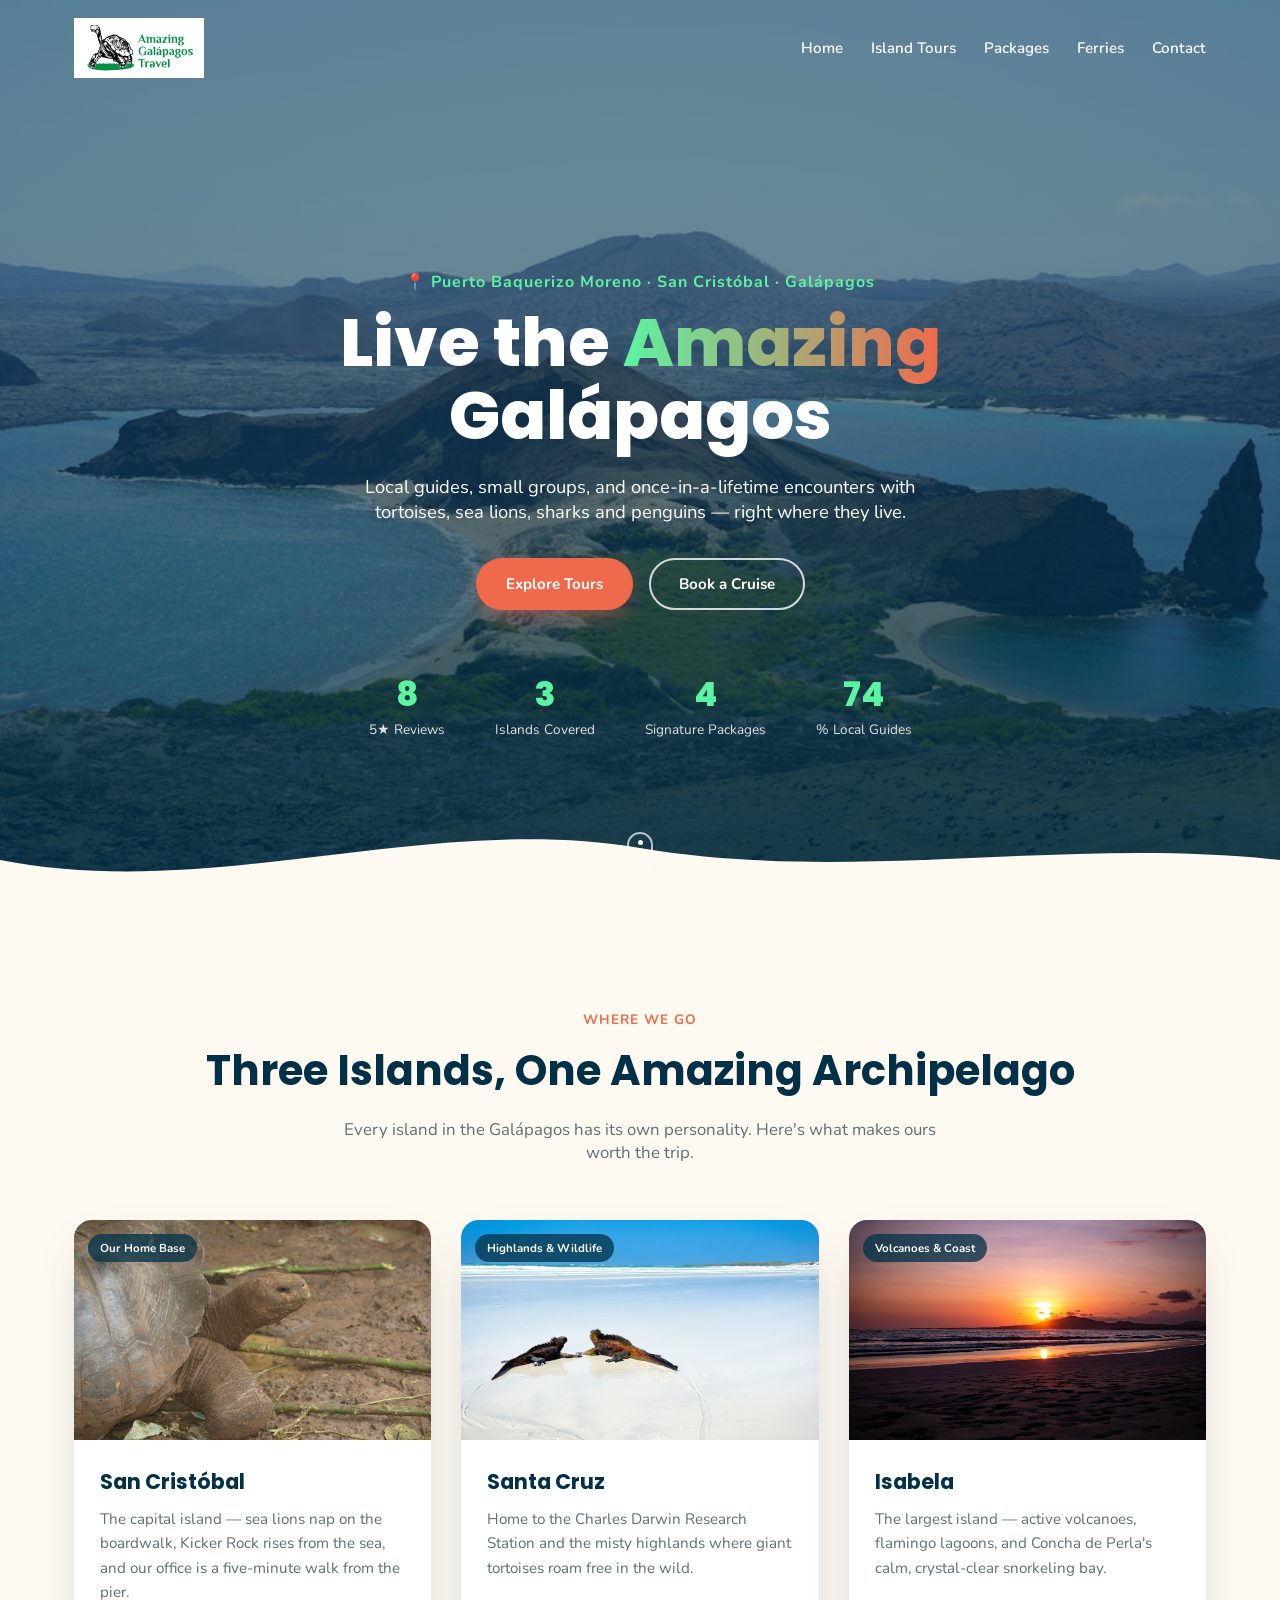
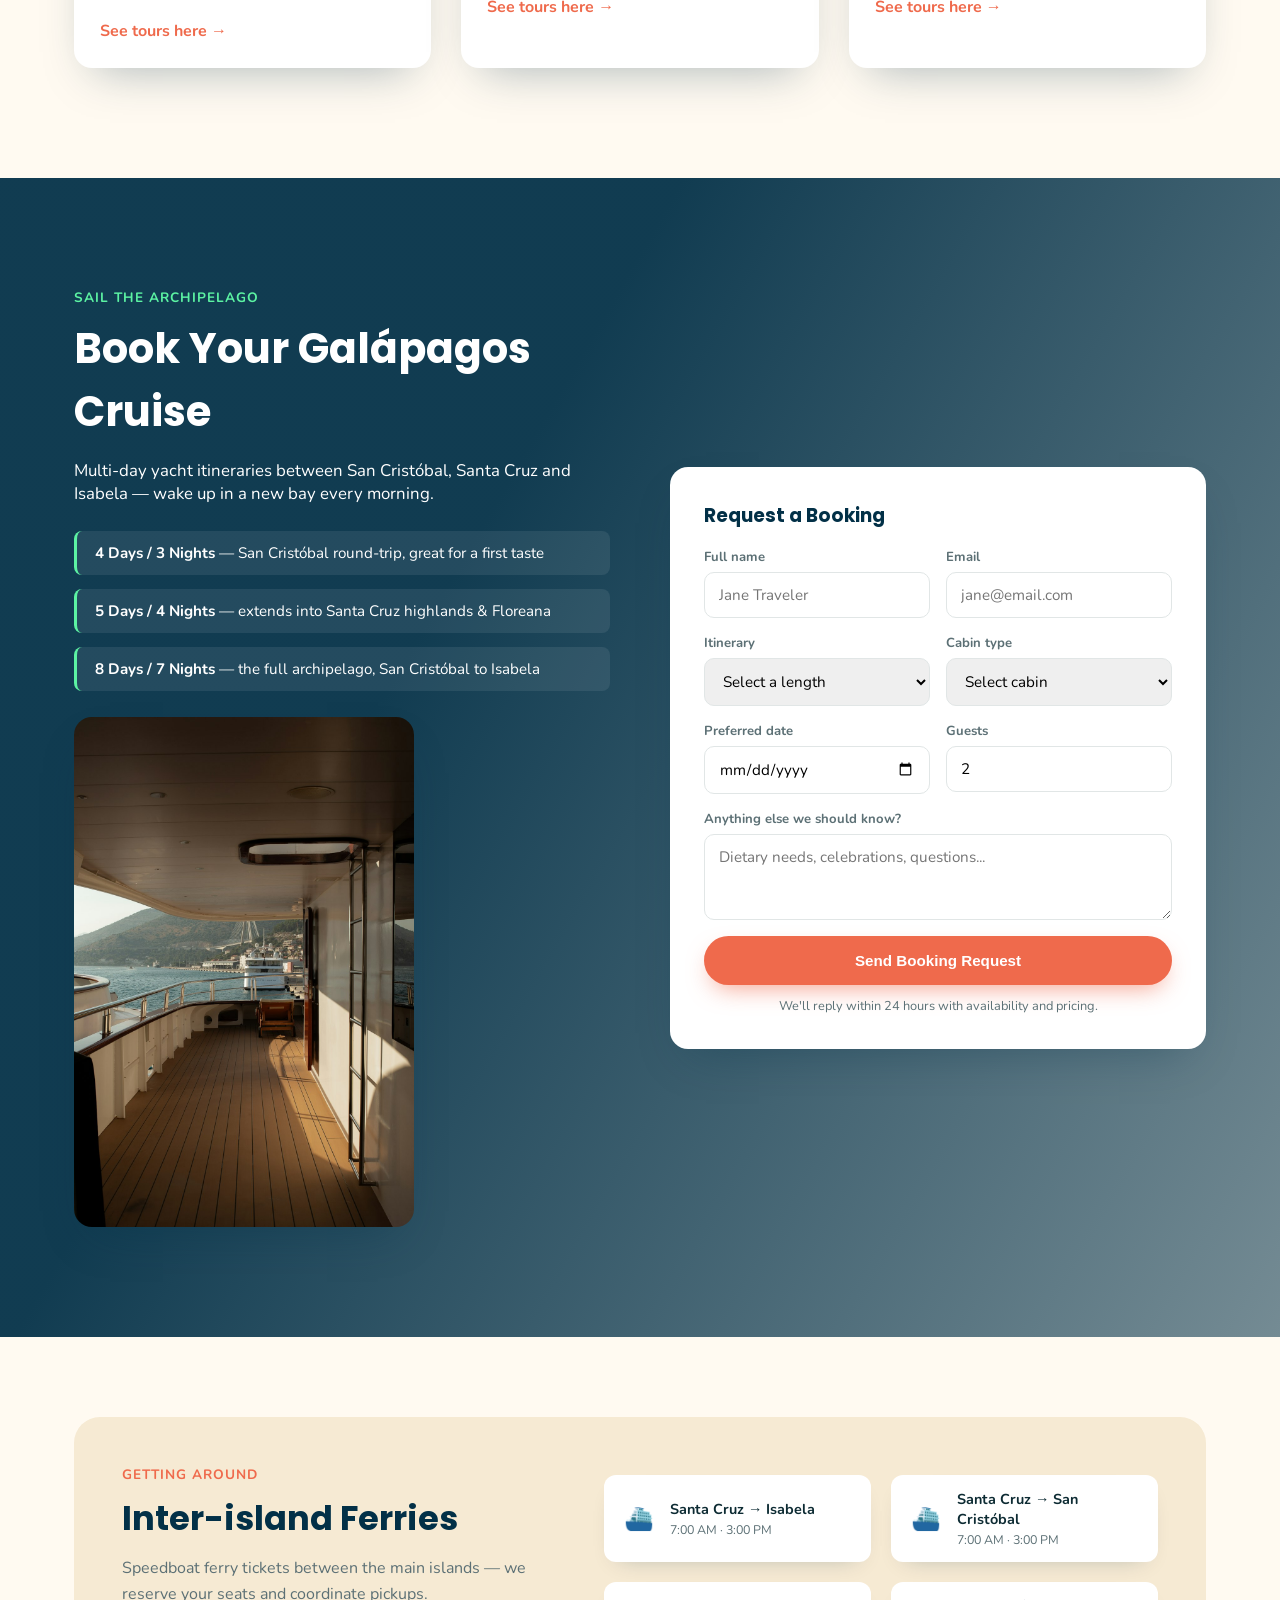
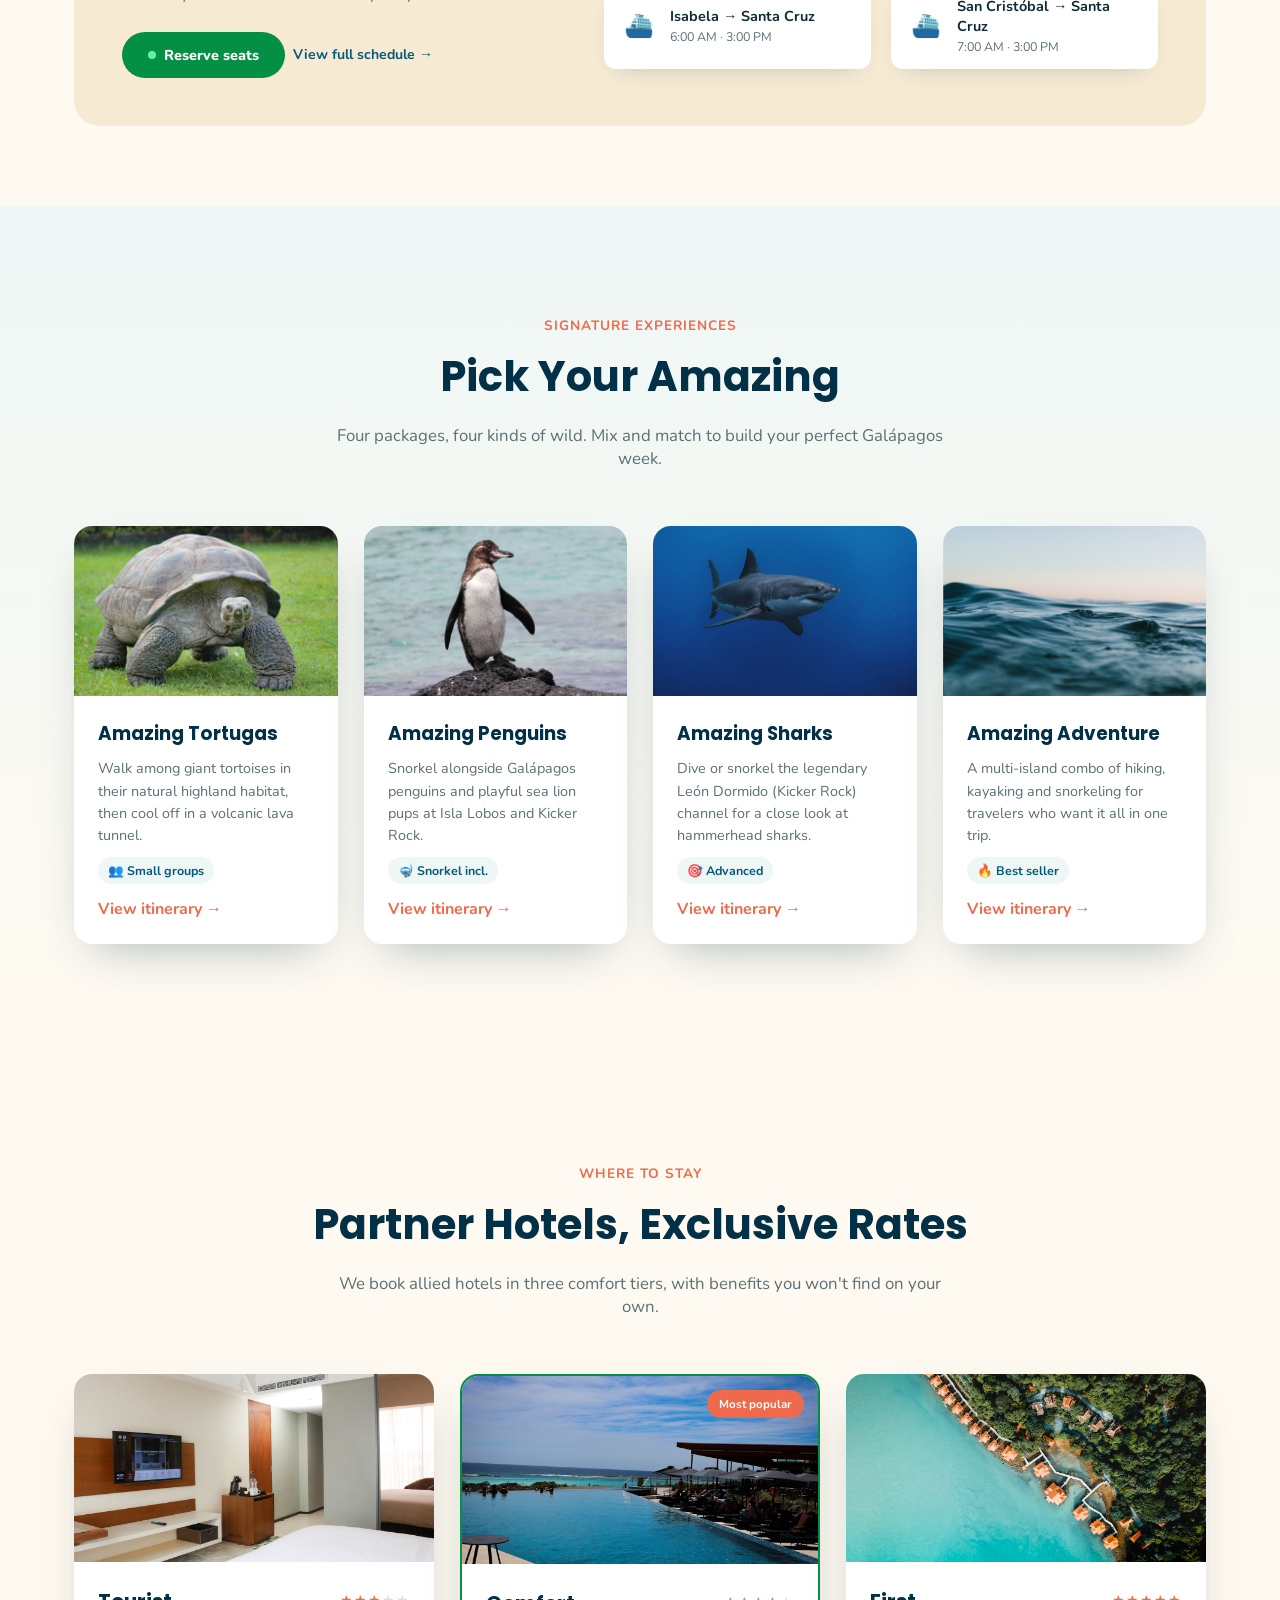
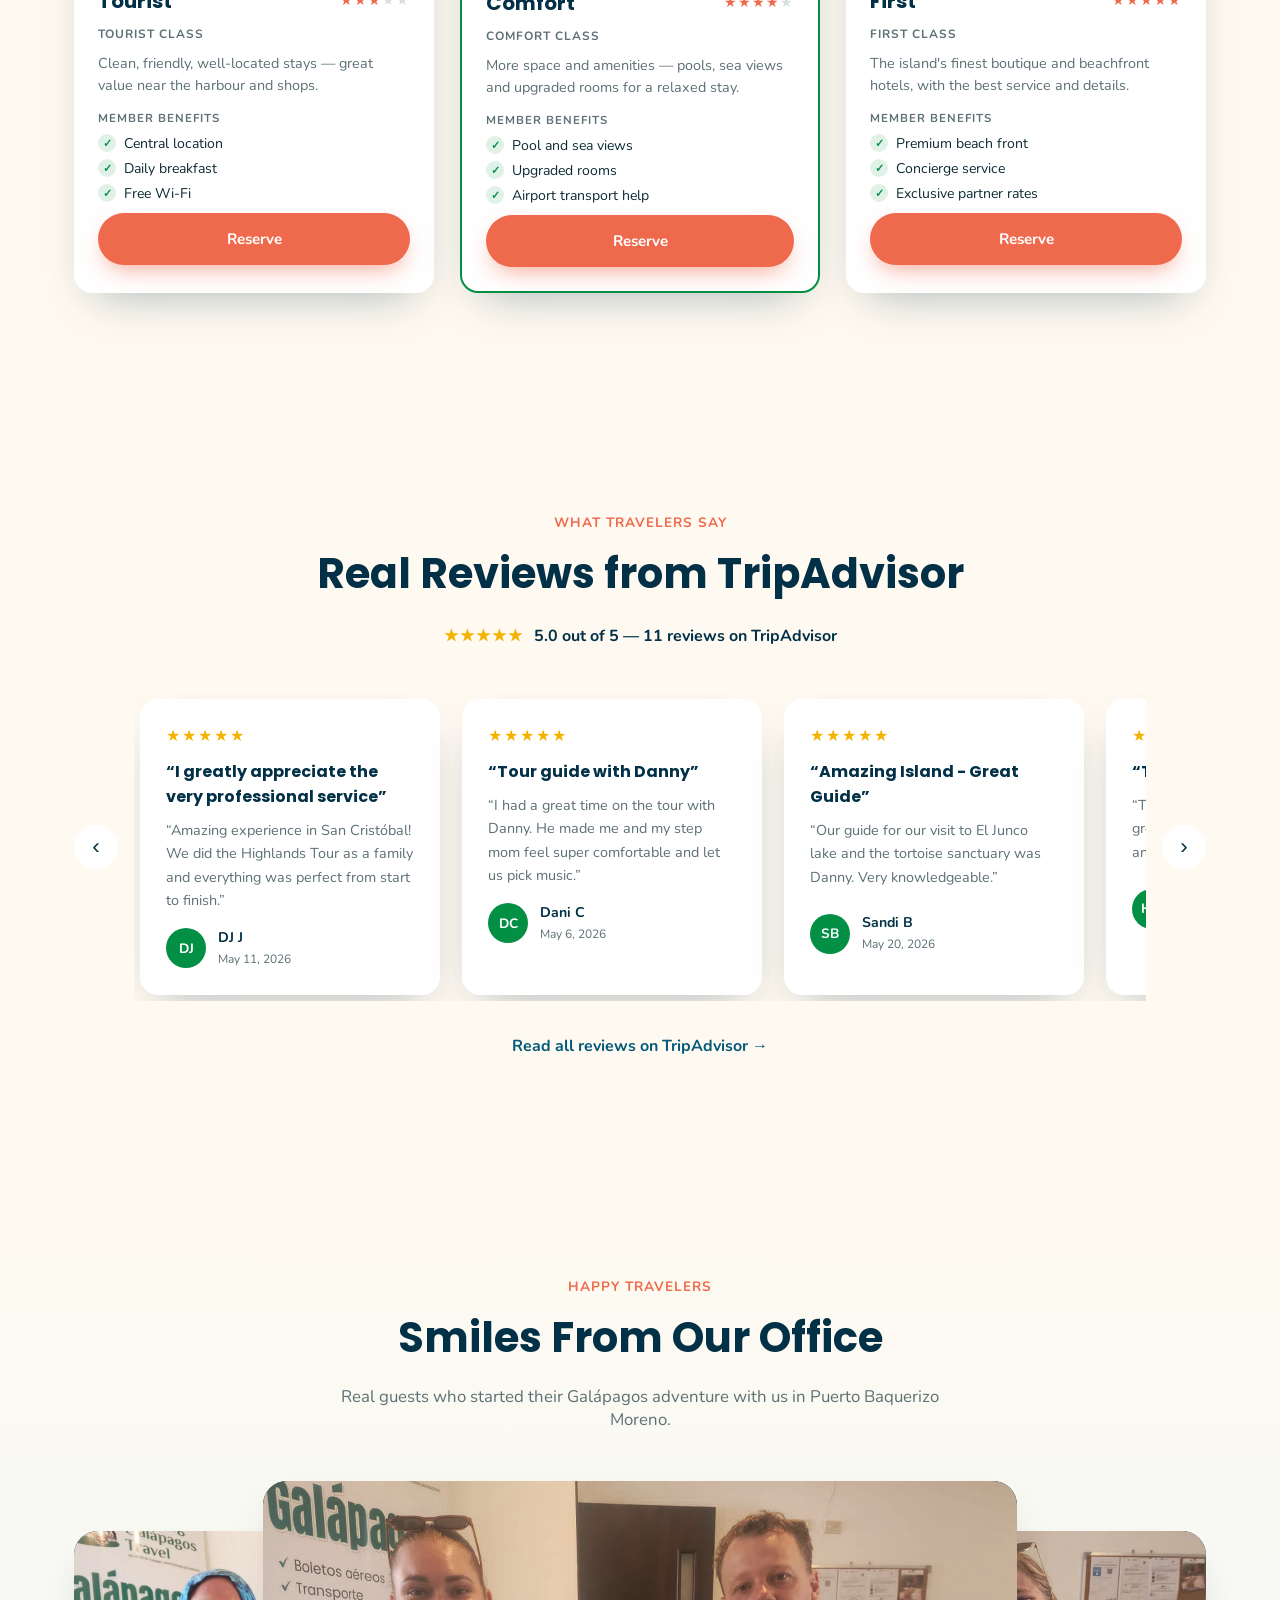
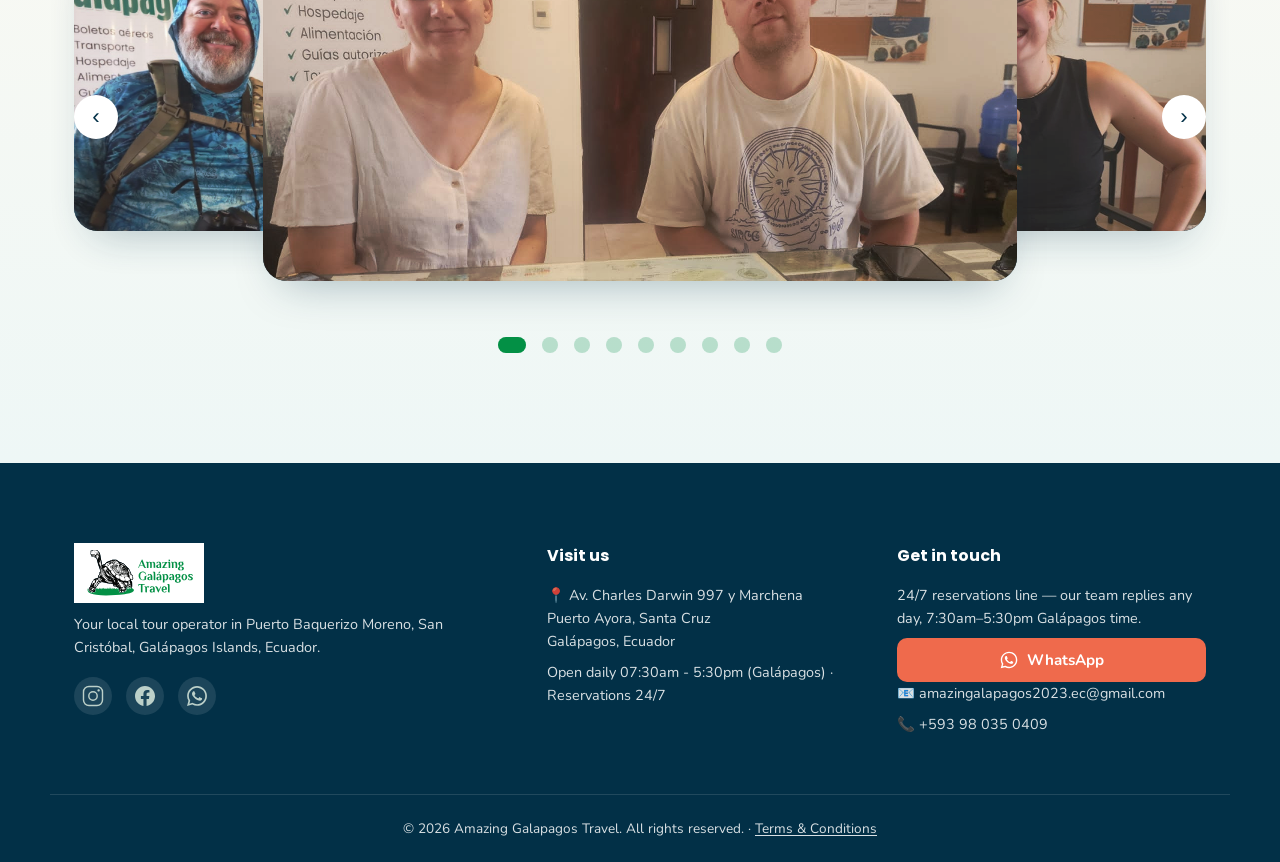
==== index.html @ 0db119b0 "Remove Cruises and Gallery links from site navigation Co-Authored-By: Claude Sonnet 5 <noreply@anthr" ====
<!DOCTYPE html>
<html lang="en">
<head>
<meta charset="UTF-8">
<meta name="viewport" content="width=device-width, initial-scale=1.0">
<title>Amazing Galapagos Travel | San Cristóbal, Galápagos</title>
<meta name="description" content="Amazing Galapagos Travel — local tour operator in Puerto Baquerizo Moreno, San Cristóbal. Island tours, wildlife packages, and Galápagos cruises.">
<link rel="preconnect" href="https://fonts.googleapis.com">
<link rel="preconnect" href="https://fonts.gstatic.com" crossorigin>
<link href="https://fonts.googleapis.com/css2?family=Poppins:wght@500;600;700;800&family=Nunito:wght@400;500;600;700&display=swap" rel="stylesheet">
<link rel="stylesheet" href="assets/css/style.css">
</head>
<body>

<!-- ============ HEADER / NAV ============ -->
<header class="site-header" id="header">
  <div class="container header-inner">
    <a href="#hero" class="logo">
      <img src="assets/images/logo.svg" alt="Amazing Galapagos Travel" class="logo-img">
    </a>

    <nav class="nav" id="nav">
      <a href="index.html">Home</a>
      <a href="islands.html">Island Tours</a>
      <a href="packages.html">Packages</a>
      <a href="ferries.html">Ferries</a>
      <a href="#contact">Contact</a>
    </nav>

    <button class="hamburger" id="hamburger" aria-label="Toggle menu">
      <span></span><span></span><span></span>
    </button>
  </div>
</header>

<!-- ============ HERO ============ -->
<section class="hero" id="hero">
  <div class="hero-media">
    <video class="hero-video" id="heroVideo" autoplay muted loop playsinline poster="assets/images/hero-1.jpg">
      <source src="assets/video/hero.mp4" type="video/mp4">
    </video>
    <div class="hero-slideshow" id="heroSlideshow">
      <div class="slide slide-active" style="background-image:url('assets/images/hero-1.jpg')"></div>
      <div class="slide" style="background-image:url('assets/images/hero-2.jpg')"></div>
      <div class="slide" style="background-image:url('assets/images/hero-3.jpg')"></div>
    </div>
    <div class="hero-overlay"></div>
  </div>

  <div class="hero-waves">
    <svg viewBox="0 0 1440 120" preserveAspectRatio="none"><path d="M0,64 C240,120 480,0 720,48 C960,96 1200,32 1440,64 L1440,120 L0,120 Z"></path></svg>
  </div>

  <div class="container hero-content">
    <p class="hero-eyebrow reveal">📍 Puerto Baquerizo Moreno · San Cristóbal · Galápagos</p>
    <h1 class="reveal">Live the <span class="text-gradient">Amazing</span> Galápagos</h1>
    <p class="hero-sub reveal">Local guides, small groups, and once-in-a-lifetime encounters with tortoises, sea lions, sharks and penguins — right where they live.</p>
    <div class="hero-actions reveal">
      <a href="#packages" class="btn btn-primary">Explore Tours</a>
      <a href="#cruises" class="btn btn-outline">Book a Cruise</a>
    </div>

    <div class="hero-stats reveal">
      <div class="stat"><span class="stat-num" data-count="8">0</span><span class="stat-label">5★ Reviews</span></div>
      <div class="stat"><span class="stat-num" data-count="3">0</span><span class="stat-label">Islands Covered</span></div>
      <div class="stat"><span class="stat-num" data-count="4">0</span><span class="stat-label">Signature Packages</span></div>
      <div class="stat"><span class="stat-num" data-count="74">0</span><span class="stat-label">% Local Guides</span></div>
    </div>
  </div>

  <a href="#islands" class="scroll-cue" aria-label="Scroll down"><span></span></a>
</section>

<!-- ============ ISLANDS ============ -->
<section class="islands" id="islands">
  <div class="container">
    <p class="section-eyebrow reveal">Where we go</p>
    <h2 class="section-title reveal">Three Islands, One Amazing Archipelago</h2>
    <p class="section-sub reveal">Every island in the Galápagos has its own personality. Here's what makes ours worth the trip.</p>

    <div class="island-grid">
      <article class="island-card reveal">
        <div class="island-img" style="background-image:url('assets/images/island-san-cristobal.jpg')">
          <span class="island-badge">Our Home Base</span>
        </div>
        <div class="island-body">
          <h3>San Cristóbal</h3>
          <p>The capital island — sea lions nap on the boardwalk, Kicker Rock rises from the sea, and our office is a five-minute walk from the pier.</p>
          <a href="island-san-cristobal.html" class="island-link">See tours here →</a>
        </div>
      </article>

      <article class="island-card reveal">
        <div class="island-img" style="background-image:url('assets/images/island-santa-cruz.jpg')">
          <span class="island-badge">Highlands & Wildlife</span>
        </div>
        <div class="island-body">
          <h3>Santa Cruz</h3>
          <p>Home to the Charles Darwin Research Station and the misty highlands where giant tortoises roam free in the wild.</p>
          <a href="island-santa-cruz.html" class="island-link">See tours here →</a>
        </div>
      </article>

      <article class="island-card reveal">
        <div class="island-img" style="background-image:url('assets/images/island-isabela.jpg')">
          <span class="island-badge">Volcanoes & Coast</span>
        </div>
        <div class="island-body">
          <h3>Isabela</h3>
          <p>The largest island — active volcanoes, flamingo lagoons, and Concha de Perla's calm, crystal-clear snorkeling bay.</p>
          <a href="island-isabela.html" class="island-link">See tours here →</a>
        </div>
      </article>
    </div>
  </div>
</section>

<!-- ============ CRUISE BOOKING ============ -->
<section class="cruises" id="cruises">
  <div class="cruise-bg" style="background-image:url('assets/images/cruise-yacht.jpg')"></div>
  <div class="cruise-overlay"></div>
  <div class="container cruise-inner">
    <div class="cruise-copy reveal">
      <p class="section-eyebrow section-eyebrow-light">Sail the archipelago</p>
      <h2 class="section-title section-title-light">Book Your Galápagos Cruise</h2>
      <p class="section-sub section-sub-light">Multi-day yacht itineraries between San Cristóbal, Santa Cruz and Isabela — wake up in a new bay every morning.</p>

      <ul class="cruise-list">
        <li><strong>4 Days / 3 Nights</strong> — San Cristóbal round-trip, great for a first taste</li>
        <li><strong>5 Days / 4 Nights</strong> — extends into Santa Cruz highlands & Floreana</li>
        <li><strong>8 Days / 7 Nights</strong> — the full archipelago, San Cristóbal to Isabela</li>
      </ul>
      <img class="cruise-thumb" src="assets/images/cruise-cabin.jpg" alt="Yacht cabin and deck">
    </div>

    <form class="cruise-form reveal" id="cruiseForm">
      <h3>Request a Booking</h3>
      <div class="form-row">
        <div class="form-field">
          <label for="cf-name">Full name</label>
          <input type="text" id="cf-name" name="name" required placeholder="Jane Traveler">
        </div>
        <div class="form-field">
          <label for="cf-email">Email</label>
          <input type="email" id="cf-email" name="email" required placeholder="jane@email.com">
        </div>
      </div>
      <div class="form-row">
        <div class="form-field">
          <label for="cf-itinerary">Itinerary</label>
          <select id="cf-itinerary" name="itinerary" required>
            <option value="">Select a length</option>
            <option>4 Days / 3 Nights</option>
            <option>5 Days / 4 Nights</option>
            <option>8 Days / 7 Nights</option>
          </select>
        </div>
        <div class="form-field">
          <label for="cf-cabin">Cabin type</label>
          <select id="cf-cabin" name="cabin" required>
            <option value="">Select cabin</option>
            <option>Tourist Superior</option>
            <option>First Class</option>
            <option>Luxury Suite</option>
          </select>
        </div>
      </div>
      <div class="form-row">
        <div class="form-field">
          <label for="cf-date">Preferred date</label>
          <input type="date" id="cf-date" name="date" required>
        </div>
        <div class="form-field">
          <label for="cf-guests">Guests</label>
          <input type="number" id="cf-guests" name="guests" min="1" max="16" value="2" required>
        </div>
      </div>
      <div class="form-field">
        <label for="cf-message">Anything else we should know?</label>
        <textarea id="cf-message" name="message" rows="3" placeholder="Dietary needs, celebrations, questions..."></textarea>
      </div>
      <button type="submit" class="btn btn-primary btn-block">Send Booking Request</button>
      <p class="form-note">We'll reply within 24 hours with availability and pricing.</p>
      <div class="form-success" id="cruiseSuccess">
        <span>🌊</span>
        <p>Thank you! Your request has been received. Our team will email you shortly.</p>
      </div>
    </form>
  </div>
</section>

<!-- ============ FERRIES ============ -->
<section class="ferries" id="ferries">
  <div class="container">
    <div class="ferry-panel reveal">
      <div class="ferry-info">
        <p class="ferry-eyebrow">Getting around</p>
        <h2 class="ferry-title">Inter-island Ferries</h2>
        <p class="ferry-desc">Speedboat ferry tickets between the main islands — we reserve your seats and coordinate pickups.</p>
        <a href="https://wa.me/593980350409" target="_blank" rel="noopener" class="ferry-cta">Reserve seats</a>
        <a href="ferries.html" class="ferry-schedule-link">View full schedule →</a>
      </div>
      <div class="ferry-grid">
        <div class="ferry-chip">
          <span class="ferry-chip-icon">⛴️</span>
          <div>
            <p class="ferry-route">Santa Cruz → Isabela</p>
            <p class="ferry-departure">7:00 AM · 3:00 PM</p>
          </div>
        </div>
        <div class="ferry-chip">
          <span class="ferry-chip-icon">⛴️</span>
          <div>
            <p class="ferry-route">Santa Cruz → San Cristóbal</p>
            <p class="ferry-departure">7:00 AM · 3:00 PM</p>
          </div>
        </div>
        <div class="ferry-chip">
          <span class="ferry-chip-icon">⛴️</span>
          <div>
            <p class="ferry-route">Isabela → Santa Cruz</p>
            <p class="ferry-departure">6:00 AM · 3:00 PM</p>
          </div>
        </div>
        <div class="ferry-chip">
          <span class="ferry-chip-icon">⛴️</span>
          <div>
            <p class="ferry-route">San Cristóbal → Santa Cruz</p>
            <p class="ferry-departure">7:00 AM · 3:00 PM</p>
          </div>
        </div>
      </div>
    </div>
  </div>
</section>

<!-- ============ PACKAGES ============ -->
<section class="packages" id="packages">
  <div class="container">
    <p class="section-eyebrow reveal">Signature experiences</p>
    <h2 class="section-title reveal">Pick Your Amazing</h2>
    <p class="section-sub reveal">Four packages, four kinds of wild. Mix and match to build your perfect Galápagos week.</p>

    <div class="package-grid">
      <article class="package-card reveal">
        <div class="package-img" style="background-image:url('assets/images/package-tortugas.jpg')"></div>
        <div class="package-body">
          <h3>Amazing Tortugas</h3>
          <p>Walk among giant tortoises in their natural highland habitat, then cool off in a volcanic lava tunnel.</p>
          <div class="package-meta"><span>👥 Small groups</span></div>
          <a href="package-detail.html?slug=amazing-tortugas" class="package-link">View itinerary →</a>
        </div>
      </article>

      <article class="package-card reveal">
        <div class="package-img" style="background-image:url('assets/images/package-penguins.jpg')"></div>
        <div class="package-body">
          <h3>Amazing Penguins</h3>
          <p>Snorkel alongside Galápagos penguins and playful sea lion pups at Isla Lobos and Kicker Rock.</p>
          <div class="package-meta"><span>🤿 Snorkel incl.</span></div>
          <a href="package-detail.html?slug=amazing-penguins" class="package-link">View itinerary →</a>
        </div>
      </article>

      <article class="package-card reveal">
        <div class="package-img" style="background-image:url('assets/images/package-sharks.jpg')"></div>
        <div class="package-body">
          <h3>Amazing Sharks</h3>
          <p>Dive or snorkel the legendary León Dormido (Kicker Rock) channel for a close look at hammerhead sharks.</p>
          <div class="package-meta"><span>🎯 Advanced</span></div>
          <a href="package-detail.html?slug=amazing-sharks" class="package-link">View itinerary →</a>
        </div>
      </article>

      <article class="package-card reveal">
        <div class="package-img" style="background-image:url('assets/images/package-adventure.jpg')"></div>
        <div class="package-body">
          <h3>Amazing Adventure</h3>
          <p>A multi-island combo of hiking, kayaking and snorkeling for travelers who want it all in one trip.</p>
          <div class="package-meta"><span>🔥 Best seller</span></div>
          <a href="package-detail.html?slug=amazing-adventure" class="package-link">View itinerary →</a>
        </div>
      </article>
    </div>
  </div>
</section>

<!-- ============ WHERE TO STAY ============ -->
<section class="stays" id="stays">
  <div class="container">
    <p class="section-eyebrow reveal">Where to stay</p>
    <h2 class="section-title reveal">Partner Hotels, Exclusive Rates</h2>
    <p class="section-sub reveal">We book allied hotels in three comfort tiers, with benefits you won't find on your own.</p>

    <div class="stay-grid">
      <article class="stay-card reveal">
        <div class="stay-img" style="background-image:url('assets/images/stay-tourist.jpg')"></div>
        <div class="stay-body">
          <div class="stay-head">
            <h3>Tourist</h3>
            <span class="stay-rating" aria-label="3 out of 5 stars">★★★<span class="stay-rating-empty">★★</span></span>
          </div>
          <p class="stay-class">Tourist Class</p>
          <p class="stay-desc">Clean, friendly, well-located stays — great value near the harbour and shops.</p>
          <div class="stay-benefits">
            <p class="stay-benefits-label">Member Benefits</p>
            <ul>
              <li>Central location</li>
              <li>Daily breakfast</li>
              <li>Free Wi-Fi</li>
            </ul>
          </div>
          <a href="https://wa.me/593980350409" target="_blank" rel="noopener" class="btn btn-primary btn-block">Reserve</a>
        </div>
      </article>

      <article class="stay-card stay-card-featured reveal">
        <span class="stay-featured-badge">Most popular</span>
        <div class="stay-img" style="background-image:url('assets/images/stay-comfort.jpg')"></div>
        <div class="stay-body">
          <div class="stay-head">
            <h3>Comfort</h3>
            <span class="stay-rating" aria-label="4 out of 5 stars">★★★★<span class="stay-rating-empty">★</span></span>
          </div>
          <p class="stay-class">Comfort Class</p>
          <p class="stay-desc">More space and amenities — pools, sea views and upgraded rooms for a relaxed stay.</p>
          <div class="stay-benefits">
            <p class="stay-benefits-label">Member Benefits</p>
            <ul>
              <li>Pool and sea views</li>
              <li>Upgraded rooms</li>
              <li>Airport transport help</li>
            </ul>
          </div>
          <a href="https://wa.me/593980350409" target="_blank" rel="noopener" class="btn btn-primary btn-block">Reserve</a>
        </div>
      </article>

      <article class="stay-card reveal">
        <div class="stay-img" style="background-image:url('assets/images/stay-first.jpg')"></div>
        <div class="stay-body">
          <div class="stay-head">
            <h3>First</h3>
            <span class="stay-rating" aria-label="5 out of 5 stars">★★★★★</span>
          </div>
          <p class="stay-class">First Class</p>
          <p class="stay-desc">The island's finest boutique and beachfront hotels, with the best service and details.</p>
          <div class="stay-benefits">
            <p class="stay-benefits-label">Member Benefits</p>
            <ul>
              <li>Premium beach front</li>
              <li>Concierge service</li>
              <li>Exclusive partner rates</li>
            </ul>
          </div>
          <a href="https://wa.me/593980350409" target="_blank" rel="noopener" class="btn btn-primary btn-block">Reserve</a>
        </div>
      </article>
    </div>
  </div>
</section>

<!-- ============ REVIEWS ============ -->
<section class="reviews" id="reviews">
  <div class="container">
    <p class="section-eyebrow reveal">What travelers say</p>
    <h2 class="section-title reveal">Real Reviews from TripAdvisor</h2>
    <div class="reviews-score reveal">
      <span class="stars">★★★★★</span>
      <span>5.0 out of 5 — 11 reviews on TripAdvisor</span>
    </div>

    <div class="reviews-track-wrap reveal">
      <button class="review-nav prev" id="revPrev" aria-label="Previous reviews">‹</button>
      <div class="reviews-track" id="reviewsTrack">

        <article class="review-card">
          <div class="review-stars">★★★★★</div>
          <h4>“I greatly appreciate the very professional service”</h4>
          <p>“Amazing experience in San Cristóbal! We did the Highlands Tour as a family and everything was perfect from start to finish.”</p>
          <div class="review-author"><span class="avatar">DJ</span><div><strong>DJ J</strong><small>May 11, 2026</small></div></div>
        </article>

        <article class="review-card">
          <div class="review-stars">★★★★★</div>
          <h4>“Tour guide with Danny”</h4>
          <p>“I had a great time on the tour with Danny. He made me and my step mom feel super comfortable and let us pick music.”</p>
          <div class="review-author"><span class="avatar">DC</span><div><strong>Dani C</strong><small>May 6, 2026</small></div></div>
        </article>

        <article class="review-card">
          <div class="review-stars">★★★★★</div>
          <h4>“Amazing Island - Great Guide”</h4>
          <p>“Our guide for our visit to El Junco lake and the tortoise sanctuary was Danny. Very knowledgeable.”</p>
          <div class="review-author"><span class="avatar">SB</span><div><strong>Sandi B</strong><small>May 20, 2026</small></div></div>
        </article>

        <article class="review-card">
          <div class="review-stars">★★★★★</div>
          <h4>“The best of the best”</h4>
          <p>“They are the best and helped our group of 16 get around everywhere and always arrive on time.”</p>
          <div class="review-author"><span class="avatar">HM</span><div><strong>Hunter M</strong><small>May 12, 2026</small></div></div>
        </article>

        <article class="review-card">
          <div class="review-stars">★★★★★</div>
          <h4>“San Cristóbal is beautiful”</h4>
          <p>“Excellent service, Danny is a very kind person, he took us on the upper part tour.”</p>
          <div class="review-author"><span class="avatar">VJ</span><div><strong>Vinicio J</strong><small>May 14, 2026</small></div></div>
        </article>

        <article class="review-card">
          <div class="review-stars">★★★★★</div>
          <h4>“Excellent experience on the tour”</h4>
          <p>“I had an excellent experience on the highlands tour. He was very kind, attentive, and professional throughout.”</p>
          <div class="review-author"><span class="avatar">RI</span><div><strong>Reham I</strong><small>May 13, 2026</small></div></div>
        </article>

        <article class="review-card">
          <div class="review-stars">★★★★★</div>
          <h4>“He helped my mom in a rocky area”</h4>
          <p>“A respectful, friendly and patient person.”</p>
          <div class="review-author"><span class="avatar">KG</span><div><strong>Karen G</strong><small>May 8, 2026</small></div></div>
        </article>

        <article class="review-card">
          <div class="review-stars">★★★★★</div>
          <h4>“Danny is the best!”</h4>
          <p>“Danny was wonderful, knowledgeable, friendly and so responsive. Everyone should ask for Danny.”</p>
          <div class="review-author"><span class="avatar">EC</span><div><strong>Elise C</strong><small>May 6, 2026</small></div></div>
        </article>

      </div>
      <button class="review-nav next" id="revNext" aria-label="Next reviews">›</button>
    </div>

    <a class="tripadvisor-link reveal" href="https://www.tripadvisor.com/Attraction_Review-g297531-d34346004-Reviews-Amazing_Galapagos_Travel-Puerto_Baquerizo_Moreno_San_Cristobal_Galapagos_Islands.html" target="_blank" rel="noopener">Read all reviews on TripAdvisor →</a>
  </div>
</section>

<!-- ============ GALLERY (Office / Clients) ============ -->
<section class="gallery" id="gallery">
  <div class="container">
    <p class="section-eyebrow reveal">Happy Travelers</p>
    <h2 class="section-title reveal">Smiles From Our Office</h2>
    <p class="section-sub reveal">Real guests who started their Galápagos adventure with us in Puerto Baquerizo Moreno.</p>
  </div>

  <div class="container">
    <div class="coverflow reveal" id="coverflow">
      <div class="coverflow-stage">
        <div class="coverflow-slide coverflow-slide-prev" id="coverflowPrev"><img id="coverflowPrevImg" src="" alt=""></div>
        <div class="coverflow-slide coverflow-slide-active" id="coverflowActive"><img id="coverflowActiveImg" src="" alt="Happy traveler at Amazing Galapagos Travel"></div>
        <div class="coverflow-slide coverflow-slide-next" id="coverflowNext"><img id="coverflowNextImg" src="" alt=""></div>
      </div>
      <button class="coverflow-arrow coverflow-arrow-left" id="coverflowArrowLeft" aria-label="Previous photo">‹</button>
      <button class="coverflow-arrow coverflow-arrow-right" id="coverflowArrowRight" aria-label="Next photo">›</button>
      <div class="coverflow-dots" id="coverflowDots"></div>
    </div>
  </div>
</section>

<!-- ============ FOOTER / CONTACT ============ -->
<footer class="site-footer" id="contact">
  <div class="container footer-grid">
    <div>
      <a href="#hero" class="logo logo-footer">
        <img src="assets/images/logo.svg" alt="Amazing Galapagos Travel" class="logo-img">
      </a>
      <p>Your local tour operator in Puerto Baquerizo Moreno, San Cristóbal, Galápagos Islands, Ecuador.</p>
      <div class="social-row">
        <a href="#" aria-label="Instagram"><img src="assets/images/icon-instagram.svg" alt=""></a>
        <a href="#" aria-label="Facebook"><img src="assets/images/icon-facebook.svg" alt=""></a>
        <a href="https://wa.me/593980350409" target="_blank" rel="noopener" aria-label="WhatsApp"><img src="assets/images/icon-whatsapp.svg" alt=""></a>
      </div>
    </div>

    <div>
      <h4>Visit us</h4>
      <p>📍 Av. Charles Darwin 997 y Marchena<br>Puerto Ayora, Santa Cruz<br>Galápagos, Ecuador</p>
      <p>Open daily 07:30am - 5:30pm (Galápagos) · Reservations 24/7</p>
    </div>

    <div>
      <h4>Get in touch</h4>
      <p>24/7 reservations line — our team replies any day, 7:30am–5:30pm Galápagos time.</p>
      <a href="https://wa.me/593980350409" target="_blank" rel="noopener" class="footer-whatsapp-btn">
        <img src="assets/images/icon-whatsapp-white.svg" alt="">
        WhatsApp
      </a>
      <p>📧 amazingalapagos2023.ec@gmail.com</p>
      <p>📞 +593 98 035 0409</p>
    </div>
  </div>
  <div class="footer-bottom">
    <p>© <span id="year"></span> Amazing Galapagos Travel. All rights reserved. · <a href="terms.html" class="footer-legal-link">Terms &amp; Conditions</a></p>
  </div>
</footer>

<button class="back-to-top" id="backToTop" aria-label="Back to top">↑</button>

<script src="assets/js/script.js"></script>
</body>
</html>
---- assets/css/style.css ----
/* ============ RESET & VARIABLES ============ */
* { margin: 0; padding: 0; box-sizing: border-box; }

:root {
  --ocean-deep: #023047;
  --ocean: #045a7a;
  --green: #039045;
  --green-light: #5cf3a3;
  --sand: #f6ead3;
  --sand-light: #fffaf1;
  --coral: #ef6a4c;
  --coral-dark: #d4502f;
  --ink: #0d2b33;
  --gray: #5c7075;
  --radius: 18px;
  --shadow: 0 20px 45px -20px rgba(2, 48, 71, 0.35);
  --transition: 0.35s cubic-bezier(.22,1,.36,1);
}

html { scroll-behavior: smooth; }

body {
  font-family: 'Nunito', sans-serif;
  color: var(--ink);
  background: var(--sand-light);
  overflow-x: hidden;
}

h1, h2, h3, h4 { font-family: 'Poppins', sans-serif; }

img { max-width: 100%; display: block; }
a { text-decoration: none; color: inherit; }
ul { list-style: none; }

.container {
  max-width: 1180px;
  margin: 0 auto;
  padding: 0 24px;
}

.text-gradient {
  background: linear-gradient(90deg, var(--green-light), var(--coral));
  -webkit-background-clip: text;
  background-clip: text;
  color: transparent;
}

/* ============ BUTTONS ============ */
.btn {
  display: inline-flex;
  align-items: center;
  justify-content: center;
  gap: 8px;
  padding: 14px 28px;
  border-radius: 50px;
  font-weight: 700;
  font-size: 0.95rem;
  border: 2px solid transparent;
  cursor: pointer;
  transition: transform var(--transition), box-shadow var(--transition), background var(--transition), color var(--transition);
  white-space: nowrap;
}
.btn-primary {
  background: var(--coral);
  color: #fff;
  box-shadow: 0 10px 25px -8px rgba(239, 106, 76, 0.65);
}
.btn-primary:hover { transform: translateY(-3px) scale(1.03); box-shadow: 0 16px 30px -10px rgba(239, 106, 76, 0.75); }
.btn-outline {
  background: transparent;
  border-color: rgba(255,255,255,0.8);
  color: #fff;
}
.btn-outline:hover { background: rgba(255,255,255,0.15); transform: translateY(-3px); }
.btn-sm { padding: 10px 20px; font-size: 0.85rem; }
.btn-block { width: 100%; }

/* ============ REVEAL ANIMATION ============ */
.reveal {
  opacity: 0;
  transform: translateY(28px);
  transition: opacity 0.8s ease, transform 0.8s ease;
}
.reveal.in-view { opacity: 1; transform: translateY(0); }

/* ============ HEADER ============ */
.site-header {
  position: fixed;
  top: 0; left: 0; right: 0;
  z-index: 1000;
  padding: 18px 0;
  transition: background var(--transition), padding var(--transition), box-shadow var(--transition);
}
.site-header.scrolled {
  background: rgba(2, 48, 71, 0.92);
  backdrop-filter: blur(8px);
  padding: 10px 0;
  box-shadow: 0 10px 30px -15px rgba(0,0,0,0.4);
}
.header-inner {
  display: flex;
  align-items: center;
  justify-content: space-between;
  gap: 20px;
}
.logo {
  display: flex;
  align-items: center;
}
.logo-img { height: 60px; width: auto; display: block; }

.nav {
  display: flex;
  gap: 28px;
}
.nav a {
  color: #fff;
  font-weight: 600;
  font-size: 0.95rem;
  position: relative;
  padding: 4px 0;
}
.nav a::after {
  content: '';
  position: absolute;
  left: 0; bottom: -2px;
  height: 2px; width: 0;
  background: var(--green-light);
  transition: width var(--transition);
}
.nav a:hover::after { width: 100%; }

.hamburger {
  display: none;
  flex-direction: column;
  gap: 5px;
  background: none;
  border: none;
  cursor: pointer;
  z-index: 1100;
}
.hamburger span {
  width: 26px; height: 2px;
  background: #fff;
  transition: transform var(--transition), opacity var(--transition);
}
.hamburger.open span:nth-child(1) { transform: translateY(7px) rotate(45deg); }
.hamburger.open span:nth-child(2) { opacity: 0; }
.hamburger.open span:nth-child(3) { transform: translateY(-7px) rotate(-45deg); }

/* ============ HERO ============ */
.hero {
  position: relative;
  min-height: 100vh;
  display: flex;
  align-items: center;
  color: #fff;
  overflow: hidden;
}
.hero-media {
  position: absolute;
  inset: 0;
  z-index: 0;
}
.hero-video {
  position: absolute;
  inset: 0;
  width: 100%; height: 100%;
  object-fit: cover;
  z-index: 1;
}
.hero-video.hidden { display: none; }
.hero-slideshow {
  position: absolute;
  inset: 0;
  z-index: 0;
}
.slide {
  position: absolute;
  inset: 0;
  background-size: cover;
  background-position: center;
  opacity: 0;
  transform: scale(1.08);
  transition: opacity 2.2s ease;
  animation: kenburns 16s ease-in-out infinite;
}
.slide-active { opacity: 1; z-index: 1; }
@keyframes kenburns {
  0% { transform: scale(1.05) translate(0,0); }
  50% { transform: scale(1.15) translate(-1.5%, -1%); }
  100% { transform: scale(1.05) translate(0,0); }
}
.hero-overlay {
  position: absolute;
  inset: 0;
  z-index: 2;
  background: linear-gradient(180deg, rgba(2,48,71,0.55) 0%, rgba(2,48,71,0.55) 40%, rgba(2,48,71,0.85) 100%);
}
.hero-waves {
  position: absolute;
  left: 0; right: 0; bottom: -2px;
  z-index: 3;
  line-height: 0;
}
.hero-waves svg { width: 100%; height: 90px; }
.hero-waves path { fill: var(--sand-light); }

.hero-content {
  position: relative;
  z-index: 4;
  padding-top: 110px;
  text-align: center;
  display: flex;
  flex-direction: column;
  align-items: center;
}
.hero-eyebrow {
  letter-spacing: 1px;
  font-weight: 700;
  color: var(--green-light);
  margin-bottom: 14px;
}
.hero h1 {
  font-size: clamp(2.4rem, 6vw, 4.2rem);
  font-weight: 800;
  line-height: 1.08;
  max-width: 900px;
}
.hero-sub {
  margin: 22px auto 0;
  max-width: 620px;
  font-size: 1.15rem;
  opacity: 0.92;
}
.hero-actions {
  margin-top: 34px;
  display: flex;
  gap: 16px;
  flex-wrap: wrap;
  justify-content: center;
}
.hero-stats {
  margin-top: 60px;
  display: flex;
  gap: 50px;
  flex-wrap: wrap;
  justify-content: center;
}
.stat { display: flex; flex-direction: column; align-items: center; }
.stat-num {
  font-family: 'Poppins', sans-serif;
  font-size: 2.1rem;
  font-weight: 800;
  color: var(--green-light);
}
.stat-label { font-size: 0.85rem; opacity: 0.85; }

.scroll-cue {
  position: absolute;
  bottom: 26px; left: 50%;
  transform: translateX(-50%);
  z-index: 4;
  width: 26px; height: 42px;
  border: 2px solid rgba(255,255,255,0.7);
  border-radius: 20px;
}
.scroll-cue span {
  position: absolute;
  top: 6px; left: 50%;
  width: 5px; height: 5px;
  margin-left: -2.5px;
  background: #fff;
  border-radius: 50%;
  animation: scrollcue 1.6s ease infinite;
}
@keyframes scrollcue {
  0% { opacity: 1; top: 6px; }
  70% { opacity: 0; top: 24px; }
  100% { opacity: 0; top: 6px; }
}

/* ============ SECTION HEADINGS ============ */
section { padding: 110px 0; position: relative; }
.section-eyebrow {
  text-align: center;
  font-weight: 700;
  color: var(--coral);
  letter-spacing: 1px;
  text-transform: uppercase;
  font-size: 0.85rem;
  margin-bottom: 10px;
}
.section-title {
  text-align: center;
  font-size: clamp(1.9rem, 4vw, 2.6rem);
  font-weight: 700;
  color: var(--ocean-deep);
}
.section-sub {
  text-align: center;
  max-width: 620px;
  margin: 16px auto 0;
  color: var(--gray);
  font-size: 1.05rem;
}
.section-eyebrow-light { color: var(--green-light); }
.section-title-light, .section-sub-light { color: #fff; text-align: left; margin-left: 0; }
.section-eyebrow-light { text-align: left; }

/* ============ ISLANDS ============ */
.islands { background: var(--sand-light); }
.island-grid {
  margin-top: 56px;
  display: grid;
  grid-template-columns: repeat(3, 1fr);
  gap: 30px;
}
.island-card {
  background: #fff;
  border-radius: var(--radius);
  overflow: hidden;
  box-shadow: var(--shadow);
  transition: transform var(--transition), box-shadow var(--transition);
}
.island-card:hover { transform: translateY(-10px); box-shadow: 0 30px 55px -20px rgba(2,48,71,0.4); }
.island-img {
  height: 220px;
  background-size: cover;
  background-position: center;
  position: relative;
  transition: transform 0.6s ease;
}
.island-card:hover .island-img { transform: scale(1.06); }
.island-badge {
  position: absolute;
  top: 14px; left: 14px;
  background: rgba(2,48,71,0.75);
  color: #fff;
  font-size: 0.72rem;
  font-weight: 700;
  padding: 6px 12px;
  border-radius: 50px;
}
.island-body { padding: 26px; }
.island-body h3 { font-size: 1.3rem; margin-bottom: 10px; color: var(--ocean-deep); }
.island-body p { color: var(--gray); font-size: 0.95rem; line-height: 1.6; }
.island-link {
  display: inline-block;
  margin-top: 16px;
  font-weight: 700;
  color: var(--coral);
  transition: transform var(--transition);
}
.island-link:hover { transform: translateX(4px); }

/* ============ PACKAGES ============ */
.packages { background: linear-gradient(180deg, #eef7f6, var(--sand-light)); }
.package-grid {
  margin-top: 56px;
  display: grid;
  grid-template-columns: repeat(4, 1fr);
  gap: 26px;
}
.package-card {
  background: #fff;
  border-radius: var(--radius);
  overflow: hidden;
  box-shadow: var(--shadow);
  transition: transform var(--transition), box-shadow var(--transition);
  display: flex;
  flex-direction: column;
}
.package-card:hover { transform: translateY(-12px) rotate(-0.4deg); box-shadow: 0 30px 55px -20px rgba(2,48,71,0.4); }
.package-img {
  height: 170px;
  background-size: cover;
  background-position: center;
}
.package-body { padding: 24px; display: flex; flex-direction: column; gap: 10px; flex: 1; }
@keyframes float {
  0%, 100% { transform: translateY(0); }
  50% { transform: translateY(-6px); }
}
.package-body h3 {
  font-size: 1.15rem;
  color: var(--ocean-deep);
  animation: float 3s ease-in-out infinite;
}
.package-body p { color: var(--gray); font-size: 0.9rem; line-height: 1.55; flex: 1; }
.package-meta {
  display: flex;
  gap: 10px;
  font-size: 0.78rem;
  color: var(--ocean);
  font-weight: 700;
  flex-wrap: wrap;
}
.package-meta span { background: #eef7f6; padding: 5px 10px; border-radius: 50px; }
.package-link {
  display: inline-block;
  margin-top: 4px;
  font-weight: 700;
  color: var(--coral);
  transition: transform var(--transition);
}
.package-link:hover { transform: translateX(4px); }

/* ============ WHERE TO STAY ============ */
.stays { background: var(--sand-light); }
.stay-grid {
  margin-top: 56px;
  display: grid;
  grid-template-columns: repeat(3, 1fr);
  gap: 26px;
}
.stay-card {
  position: relative;
  background: #fff;
  border-radius: var(--radius);
  overflow: hidden;
  box-shadow: var(--shadow);
  transition: transform var(--transition), box-shadow var(--transition);
  display: flex;
  flex-direction: column;
}
.stay-card:hover { transform: translateY(-10px); box-shadow: 0 30px 55px -20px rgba(2,48,71,0.4); }
.stay-card-featured { border: 2px solid var(--green); }
.stay-featured-badge {
  position: absolute;
  top: 14px; right: 14px;
  z-index: 2;
  background: var(--coral);
  color: #fff;
  font-size: 0.72rem;
  font-weight: 700;
  padding: 6px 12px;
  border-radius: 50px;
}
.stay-img {
  height: 188px;
  background-size: cover;
  background-position: center;
}
.stay-body { padding: 24px; display: flex; flex-direction: column; gap: 10px; flex: 1; }
.stay-head { display: flex; align-items: center; justify-content: space-between; gap: 10px; }
.stay-head h3 { font-size: 1.25rem; color: var(--ocean-deep); }
.stay-rating { color: var(--coral); letter-spacing: 1px; font-size: 0.85rem; }
.stay-rating-empty { color: #d8dfe0; }
.stay-class {
  font-weight: 700;
  font-size: 0.75rem;
  letter-spacing: 1px;
  text-transform: uppercase;
  color: var(--gray);
}
.stay-desc { color: var(--gray); font-size: 0.9rem; line-height: 1.55; }
.stay-benefits { margin-top: 4px; }
.stay-benefits-label {
  font-weight: 700;
  font-size: 0.72rem;
  letter-spacing: 1px;
  text-transform: uppercase;
  color: var(--gray);
  margin-bottom: 8px;
}
.stay-benefits ul { list-style: none; display: flex; flex-direction: column; gap: 6px; }
.stay-benefits li {
  position: relative;
  padding-left: 26px;
  font-size: 0.88rem;
  color: var(--ink);
}
.stay-benefits li::before {
  content: "✓";
  position: absolute;
  left: 0; top: 0;
  width: 18px; height: 18px;
  display: flex;
  align-items: center;
  justify-content: center;
  border-radius: 50%;
  background: rgba(3,144,69,0.12);
  color: var(--green);
  font-size: 0.68rem;
  font-weight: 700;
}

/* ============ CRUISES ============ */
.cruises {
  position: relative;
  color: #fff;
  overflow: hidden;
}
.cruise-bg {
  position: absolute; inset: 0;
  background-size: cover;
  background-position: center;
  background-attachment: fixed;
}
.cruise-overlay {
  position: absolute; inset: 0;
  background: linear-gradient(120deg, rgba(2,48,71,0.94) 35%, rgba(2,48,71,0.55));
}
.cruise-inner {
  position: relative;
  z-index: 2;
  display: grid;
  grid-template-columns: 1fr 1fr;
  gap: 60px;
  align-items: center;
}
.cruise-list { margin: 26px 0; display: flex; flex-direction: column; gap: 14px; }
.cruise-list li {
  background: rgba(255,255,255,0.08);
  border-left: 3px solid var(--green-light);
  padding: 12px 18px;
  border-radius: 8px;
  font-size: 0.95rem;
}
.cruise-thumb {
  border-radius: var(--radius);
  box-shadow: var(--shadow);
  max-width: 340px;
}

.cruise-form {
  background: #fff;
  color: var(--ink);
  border-radius: var(--radius);
  padding: 34px;
  box-shadow: var(--shadow);
  position: relative;
}
.cruise-form h3 { margin-bottom: 18px; color: var(--ocean-deep); }
.form-row { display: grid; grid-template-columns: 1fr 1fr; gap: 16px; }
.form-field { margin-bottom: 16px; display: flex; flex-direction: column; gap: 6px; }
.form-field label { font-size: 0.82rem; font-weight: 700; color: var(--gray); }
.form-field input, .form-field select, .form-field textarea {
  padding: 12px 14px;
  border: 1.5px solid #e1e6e6;
  border-radius: 10px;
  font-family: inherit;
  font-size: 0.95rem;
  transition: border-color var(--transition);
}
.form-field input:focus, .form-field select:focus, .form-field textarea:focus {
  outline: none;
  border-color: var(--green);
}
.form-note { text-align: center; font-size: 0.8rem; color: var(--gray); margin-top: 12px; }

.form-success {
  display: none;
  position: absolute;
  inset: 0;
  background: #fff;
  border-radius: var(--radius);
  flex-direction: column;
  align-items: center;
  justify-content: center;
  gap: 14px;
  text-align: center;
  padding: 40px;
}
.form-success span { font-size: 2.6rem; animation: pop 0.6s ease; }
.form-success.show { display: flex; }
@keyframes pop {
  0% { transform: scale(0); }
  70% { transform: scale(1.15); }
  100% { transform: scale(1); }
}

/* ============ FERRIES ============ */
.ferries { padding-top: 0; padding-bottom: 0; margin: 80px 0; }
.ferry-panel {
  background: var(--sand);
  border-radius: 26px;
  padding: 48px;
  display: flex;
  align-items: center;
  justify-content: space-between;
  gap: 48px;
  flex-wrap: wrap;
}
.ferry-info { flex: 1 1 360px; max-width: 460px; }
.ferry-eyebrow {
  font-weight: 700;
  color: var(--coral);
  letter-spacing: 1px;
  text-transform: uppercase;
  font-size: 0.85rem;
  margin-bottom: 10px;
}
.ferry-title {
  font-size: clamp(1.6rem, 3vw, 2.1rem);
  font-weight: 700;
  color: var(--ocean-deep);
  margin-bottom: 12px;
}
.ferry-desc { color: var(--gray); font-size: 1rem; line-height: 1.6; margin-bottom: 24px; }
.ferry-cta {
  display: inline-flex;
  align-items: center;
  gap: 8px;
  background: var(--green);
  color: #fff;
  font-weight: 800;
  font-size: 0.9rem;
  padding: 13px 26px;
  border-radius: 999px;
  transition: transform var(--transition), background var(--transition);
}
.ferry-cta::before {
  content: "";
  width: 8px; height: 8px;
  border-radius: 50%;
  background: var(--green-light);
}
.ferry-cta:hover { transform: translateY(-3px); background: #027a3a; }
.ferry-schedule-link {
  display: inline-block;
  margin-top: 14px;
  margin-left: 4px;
  font-weight: 700;
  font-size: 0.88rem;
  color: var(--ocean);
  transition: transform var(--transition);
}
.ferry-schedule-link:hover { transform: translateX(4px); color: var(--coral); }
.ferry-grid {
  flex: 1 1 480px;
  max-width: 576px;
  display: grid;
  grid-template-columns: 1fr 1fr;
  gap: 20px;
}
.ferry-chip {
  background: #fff;
  border-radius: 12px;
  padding: 14px 20px;
  display: flex;
  align-items: center;
  gap: 16px;
  box-shadow: 0 10px 25px -15px rgba(2,48,71,0.3);
}
.ferry-chip-icon { font-size: 1.5rem; flex-shrink: 0; }
.ferry-route { font-weight: 700; font-size: 0.9rem; color: var(--ink); }
.ferry-departure { font-size: 0.78rem; color: var(--gray); margin-top: 2px; }

/* ============ FERRIES PAGE (routes / expect / note) ============ */
.route-grid {
  margin-top: 32px;
  display: grid;
  grid-template-columns: repeat(3, 1fr);
  gap: 24px;
}
.route-grid-2col { grid-template-columns: repeat(2, 1fr); max-width: 780px; margin-left: auto; margin-right: auto; }
.route-card {
  background: #fff;
  border-radius: var(--radius);
  box-shadow: var(--shadow);
  padding: 26px;
  display: flex;
  flex-direction: column;
  gap: 14px;
}
.route-card-head {
  display: flex;
  align-items: center;
  justify-content: space-between;
  gap: 12px;
  padding-bottom: 14px;
  border-bottom: 1px solid #ece9dd;
}
.route-card-head h3 {
  font-family: 'Poppins', sans-serif;
  font-weight: 700;
  font-size: 1.05rem;
  color: var(--ocean-deep);
}
.route-leg { display: flex; flex-direction: column; gap: 2px; }
.route-leg-label { font-weight: 700; font-size: 0.85rem; color: var(--ink); }
.route-leg-times { font-size: 0.85rem; color: var(--gray); }
.route-note {
  margin-top: 24px;
  background: #f4f1e8;
  border: 1px solid #ece9dd;
  border-radius: 12px;
  padding: 14px 18px;
  color: var(--gray);
  font-size: 0.9rem;
}
.included-list {
  margin-top: 20px;
  display: flex;
  flex-wrap: wrap;
  justify-content: center;
  gap: 28px;
}
.included-list li {
  font-weight: 700;
  font-size: 0.9rem;
  color: var(--ink);
}

.ferries-expect-section { padding-top: 10px; }
.expect-grid {
  margin-top: 32px;
  display: grid;
  grid-template-columns: repeat(4, 1fr);
  gap: 20px;
}
.expect-item {
  display: flex;
  flex-direction: column;
  align-items: center;
  text-align: center;
  gap: 10px;
  background: #fff;
  border-radius: var(--radius);
  box-shadow: var(--shadow);
  padding: 24px 18px;
  font-size: 0.9rem;
  color: var(--ink);
  font-weight: 700;
}
.expect-icon { font-size: 2rem; }

/* ============ REVIEWS ============ */
.reviews { background: var(--sand-light); }
.reviews-score {
  display: flex;
  justify-content: center;
  align-items: center;
  gap: 10px;
  margin-top: 20px;
  font-weight: 700;
  color: var(--ocean-deep);
}
.stars { color: #f5b301; letter-spacing: 2px; }
.reviews-track-wrap {
  margin-top: 46px;
  display: flex;
  align-items: center;
  gap: 16px;
}
.reviews-track {
  display: flex;
  gap: 22px;
  overflow-x: auto;
  scroll-behavior: smooth;
  scrollbar-width: none;
  padding: 6px;
}
.reviews-track::-webkit-scrollbar { display: none; }
.review-card {
  min-width: 300px;
  max-width: 300px;
  background: #fff;
  border-radius: var(--radius);
  padding: 26px;
  box-shadow: var(--shadow);
  flex-shrink: 0;
  transition: transform var(--transition);
}
.review-card:hover { transform: translateY(-6px); }
.review-stars { color: #f5b301; margin-bottom: 12px; letter-spacing: 2px; }
.review-card h4 { font-size: 1rem; color: var(--ocean-deep); margin-bottom: 10px; }
.review-card p { font-size: 0.9rem; color: var(--gray); line-height: 1.6; min-height: 78px; }
.review-author { display: flex; align-items: center; gap: 12px; margin-top: 16px; }
.avatar {
  width: 40px; height: 40px;
  border-radius: 50%;
  background: var(--green);
  color: #fff;
  display: flex; align-items: center; justify-content: center;
  font-weight: 700;
  font-size: 0.85rem;
  flex-shrink: 0;
}
.review-author strong { display: block; font-size: 0.88rem; color: var(--ocean-deep); }
.review-author small { color: var(--gray); font-size: 0.75rem; }
.review-nav {
  width: 44px; height: 44px;
  border-radius: 50%;
  border: none;
  background: #fff;
  box-shadow: var(--shadow);
  font-size: 1.4rem;
  cursor: pointer;
  color: var(--ocean-deep);
  flex-shrink: 0;
  transition: background var(--transition), color var(--transition);
}
.review-nav:hover { background: var(--coral); color: #fff; }
.tripadvisor-link {
  display: block;
  text-align: center;
  margin-top: 34px;
  font-weight: 700;
  color: var(--ocean);
}
.tripadvisor-link:hover { color: var(--coral); }

/* ============ GALLERY ============ */
.gallery { background: linear-gradient(180deg, var(--sand-light), #eef7f6); overflow: hidden; }

/* ============ COVERFLOW CAROUSEL ============ */
.coverflow { margin-top: 50px; }
.coverflow-stage {
  position: relative;
  width: 100%;
  aspect-ratio: 1132 / 432;
}
.coverflow-slide {
  position: absolute;
  border-radius: 24px;
  overflow: hidden;
  background: var(--ocean-deep);
  box-shadow: var(--shadow);
  transition: opacity 0.3s ease-out, transform 0.3s ease-out;
}
.coverflow-slide::after {
  content: '';
  position: absolute;
  inset: 0;
  background: rgba(0, 0, 0, 0.2);
  mix-blend-mode: overlay;
  pointer-events: none;
}
.coverflow-slide img {
  position: absolute;
  width: 100%;
  height: 100%;
  object-fit: cover;
  display: block;
}
.coverflow-slide-active {
  inset: 0 16.67% 7.41% 16.67%;
  z-index: 2;
}
.coverflow-slide-prev, .coverflow-slide-next {
  top: 11.57%;
  bottom: 18.98%;
  z-index: 1;
  cursor: pointer;
  opacity: 0.9;
}
.coverflow-slide-prev { left: 0; right: 50%; }
.coverflow-slide-next { left: 50%; right: 0; }
.coverflow-slide-prev:hover, .coverflow-slide-next:hover { opacity: 1; }

.coverflow-arrow {
  position: absolute;
  top: 50%;
  transform: translateY(-50%);
  z-index: 3;
  width: 44px;
  height: 44px;
  border-radius: 50%;
  border: none;
  background: #fff;
  box-shadow: var(--shadow);
  font-size: 1.4rem;
  color: var(--ocean-deep);
  display: flex;
  align-items: center;
  justify-content: center;
  cursor: pointer;
  transition: transform var(--transition), background var(--transition), color var(--transition);
}
.coverflow-arrow:hover { transform: translateY(-50%) scale(1.08); background: var(--coral); color: #fff; }
.coverflow-arrow-left { left: 0; }
.coverflow-arrow-right { right: 0; }

.coverflow-dots {
  margin-top: 24px;
  display: flex;
  justify-content: center;
  align-items: center;
  gap: 16px;
}
.coverflow-dot {
  position: relative;
  width: 16px;
  height: 16px;
  border-radius: 8px;
  background: rgba(3, 144, 69, 0.24);
  overflow: hidden;
  cursor: pointer;
  border: none;
  padding: 0;
  flex-shrink: 0;
  transition: width var(--transition);
}
.coverflow-dot-fill {
  position: absolute;
  left: -32px;
  top: 0;
  width: 32px;
  height: 100%;
  background: var(--green);
}
.coverflow-dot.is-active {
  width: 28px;
}
.coverflow-dot.is-active .coverflow-dot-fill {
  animation: coverflow-dot-progress 5s linear forwards;
}
@keyframes coverflow-dot-progress {
  from { left: -32px; }
  to { left: 0; }
}
@media (prefers-reduced-motion: reduce) {
  .coverflow-dot-fill { animation: none !important; left: 0; }
}
@media (max-width: 760px) {
  .coverflow-slide-prev, .coverflow-slide-next { display: none; }
  .coverflow-slide-active { inset: 0; }
  .coverflow-arrow { width: 38px; height: 38px; font-size: 1.15rem; }
}

/* ============ FOOTER ============ */
.site-footer {
  background: var(--ocean-deep);
  color: rgba(255,255,255,0.85);
  padding: 80px 0 0;
}
.footer-grid {
  display: grid;
  grid-template-columns: 1.4fr 1fr 1fr;
  gap: 40px;
  padding-bottom: 50px;
  border-bottom: 1px solid rgba(255,255,255,0.12);
}
.logo-footer { margin-bottom: 14px; }
.footer-grid p { font-size: 0.9rem; line-height: 1.6; margin-bottom: 8px; }
.footer-grid h4 { color: #fff; margin-bottom: 16px; font-size: 1rem; }
.footer-grid a { display: block; font-size: 0.9rem; margin-bottom: 10px; transition: color var(--transition); }
.footer-grid a:hover { color: var(--green-light); }
.social-row { display: flex; gap: 14px; margin-top: 18px; }
.social-row a {
  width: 38px; height: 38px;
  border-radius: 50%;
  background: rgba(255,255,255,0.1);
  display: flex; align-items: center; justify-content: center;
  transition: background var(--transition), transform var(--transition);
}
.social-row a img { width: 24px; height: 24px; }
.social-row a:hover { background: var(--coral); transform: translateY(-3px); }
a.footer-whatsapp-btn {
  display: flex;
  align-items: center;
  justify-content: center;
  gap: 8px;
  width: 100%;
  margin-top: 8px;
  margin-bottom: 0;
  padding: 12px 18px;
  border-radius: 10px;
  border: none;
  background: var(--coral);
  color: #fff;
  font-weight: 700;
  font-size: 0.95rem;
  cursor: pointer;
  transition: background var(--transition), transform var(--transition);
}
.footer-whatsapp-btn img { width: 20px; height: 20px; flex-shrink: 0; }
a.footer-whatsapp-btn:hover { background: var(--coral-dark); color: #fff; transform: translateY(-2px); }
.footer-bottom {
  text-align: center;
  padding: 24px 0;
  font-size: 0.85rem;
}

/* ============ BACK TO TOP ============ */
.back-to-top {
  position: fixed;
  bottom: 26px; right: 26px;
  width: 48px; height: 48px;
  border-radius: 50%;
  background: var(--coral);
  color: #fff;
  border: none;
  font-size: 1.2rem;
  cursor: pointer;
  box-shadow: var(--shadow);
  opacity: 0;
  visibility: hidden;
  transform: translateY(10px);
  transition: all var(--transition);
  z-index: 900;
}
.back-to-top.show { opacity: 1; visibility: visible; transform: translateY(0); }

/* ============ ISLAND / TOUR PAGES ============ */
body.subpage .site-header {
  background: rgba(2, 48, 71, 0.92);
  backdrop-filter: blur(8px);
  box-shadow: 0 10px 30px -15px rgba(0,0,0,0.4);
}
.island-header {
  padding: 150px 0 70px;
  background: linear-gradient(180deg, var(--sand-light), #eef7f6);
}
.island-back {
  display: inline-flex;
  align-items: center;
  gap: 6px;
  font-weight: 700;
  font-size: 0.9rem;
  color: var(--ocean);
  margin-bottom: 18px;
}
.island-back:hover { color: var(--coral); }
.island-header-eyebrow {
  text-align: left;
  margin-bottom: 8px;
}
.island-header-title {
  font-size: clamp(2rem, 5vw, 3rem);
  font-weight: 800;
  color: var(--ocean-deep);
  font-family: 'Poppins', sans-serif;
  margin-bottom: 16px;
}
.island-header-sub {
  max-width: 620px;
  color: var(--gray);
  font-size: 1.05rem;
}

.ferry-illustration { padding: 10px 0 0; }
.ferry-illustration-frame {
  border-radius: var(--radius);
  overflow: hidden;
  box-shadow: var(--shadow);
  height: 360px;
  background-size: cover;
  background-position: center;
}

.tours-section { padding: 60px 0; }
.tours-section:first-of-type { padding-top: 20px; }
.tours-category-heading {
  font-family: 'Poppins', sans-serif;
  font-weight: 700;
  font-size: 1.5rem;
  color: var(--ocean-deep);
  margin-bottom: 24px;
}
.tour-grid {
  display: grid;
  grid-template-columns: repeat(auto-fill, minmax(240px, 1fr));
  gap: 20px;
}
.tour-card {
  display: block;
  background: #fff;
  border-radius: var(--radius);
  box-shadow: var(--shadow);
  overflow: hidden;
  transition: transform var(--transition), box-shadow var(--transition);
}
.tour-card:hover { transform: translateY(-6px); }
.tour-card-img {
  height: 140px;
  background-size: cover;
  background-position: center;
}
.tour-card-body {
  padding: 22px;
  display: flex;
  flex-direction: column;
  gap: 14px;
}
.tour-badge {
  display: inline-flex;
  align-self: flex-start;
  align-items: center;
  gap: 4px;
  padding: 5px 10px;
  border-radius: 50px;
  font-weight: 700;
  font-size: 0.78rem;
  background: #eef7f6;
  color: var(--ocean);
}
.tour-badge--mint { background: #eef7f6; color: var(--ocean); }
.tour-badge--green { background: #e3f7ea; color: var(--green); }
.tour-badge--blue { background: #e6f3f7; color: var(--ocean-deep); }
.tour-badge--coral { background: #fdece7; color: var(--coral); }
.tour-card h3 {
  font-family: 'Poppins', sans-serif;
  font-weight: 700;
  font-size: 1.06rem;
  color: var(--ocean-deep);
  min-height: 2.6rem;
}
.tour-card-cta {
  font-family: 'Nunito', sans-serif;
  font-weight: 700;
  font-size: 1rem;
  color: var(--coral);
  text-align: center;
}

.island-cta {
  padding: 70px 0;
  text-align: center;
  background: var(--ocean-deep);
  color: #fff;
}
.island-cta h2 {
  font-family: 'Poppins', sans-serif;
  font-size: clamp(1.6rem, 4vw, 2.2rem);
  margin-bottom: 24px;
}

/* ============ LEGAL PAGE ============ */
.legal-section { padding: 60px 0 90px; }
.legal-container { max-width: 780px; margin: 0 auto; display: flex; flex-direction: column; gap: 44px; }
.legal-list { display: flex; flex-direction: column; gap: 12px; }
.legal-list li {
  position: relative;
  padding-left: 22px;
  color: var(--gray);
  font-size: 0.95rem;
  line-height: 1.7;
}
.legal-list li::before {
  content: '';
  position: absolute;
  left: 0; top: 10px;
  width: 6px; height: 6px;
  border-radius: 50%;
  background: var(--coral);
}
.legal-list li strong { color: var(--ink); }
.footer-legal-link { color: inherit; text-decoration: underline; text-underline-offset: 2px; }
.footer-legal-link:hover { color: var(--coral); }

/* ============ TOUR DETAIL PAGE ============ */
.tour-detail-header {
  padding: 150px 0 40px;
  background: linear-gradient(180deg, var(--sand-light), #eef7f6);
}
.tour-detail-chiprow {
  display: flex;
  align-items: center;
  gap: 16px;
  margin-bottom: 12px;
}
.tour-detail-chip {
  display: inline-flex;
  padding: 7px 16px;
  border-radius: 50px;
  background: #eef7f6;
  color: var(--ocean);
  font-weight: 700;
  font-size: 0.78rem;
  letter-spacing: 1px;
  text-transform: uppercase;
}
.tour-detail-title {
  font-family: 'Poppins', sans-serif;
  font-weight: 800;
  font-size: clamp(2rem, 5vw, 3rem);
  color: var(--ocean-deep);
  margin-bottom: 14px;
}
.tour-detail-meta {
  display: flex;
  flex-wrap: wrap;
  gap: 24px;
}
.tour-detail-meta span {
  font-size: 0.85rem;
  color: var(--gray);
}
.tour-detail-meta strong { color: var(--ink); font-weight: 700; }

.tour-detail-body { padding: 50px 0 80px; }
.tour-detail-grid {
  display: grid;
  grid-template-columns: 1fr 360px;
  gap: 48px;
  align-items: start;
}
.tour-detail-main { display: flex; flex-direction: column; gap: 44px; }
.tour-detail-gallery-main {
  height: 340px;
  border-radius: var(--radius);
  background: linear-gradient(135deg, #eef7f6, #e3f7ea);
  display: flex;
  align-items: center;
  justify-content: center;
  font-size: 4.5rem;
  box-shadow: var(--shadow);
}
.tour-detail-gallery-main--photo {
  background-size: cover;
  background-position: center;
}
.tour-detail-block h2 {
  font-family: 'Poppins', sans-serif;
  font-weight: 700;
  font-size: 1.5rem;
  color: var(--ocean-deep);
  margin-bottom: 12px;
}
.tour-detail-block p { color: var(--gray); line-height: 1.7; }
.tour-detail-highlights { display: flex; flex-direction: column; gap: 10px; }
.tour-detail-highlights li {
  display: flex;
  align-items: center;
  gap: 10px;
  color: var(--ink);
  font-size: 0.95rem;
}
.tour-detail-highlights li::before {
  content: '✓';
  display: flex;
  align-items: center;
  justify-content: center;
  width: 22px; height: 22px;
  border-radius: 50%;
  background: var(--green);
  color: #fff;
  font-size: 0.7rem;
  flex-shrink: 0;
}
.tour-detail-includes {
  display: flex;
  gap: 24px;
  flex-wrap: wrap;
}
.tour-detail-includes-col {
  flex: 1 1 240px;
  background: #fff;
  border: 1px solid #ece9dd;
  border-radius: 16px;
  padding: 24px;
}
.tour-detail-includes-col:only-child { flex: 0 1 300px; }
.tour-detail-includes-col--muted { background: #fbfaf7; }
.tour-detail-includes-col h3 {
  font-family: 'Poppins', sans-serif;
  font-size: 1rem;
  color: var(--ink);
  margin-bottom: 12px;
}
.tour-detail-includes-col ul { display: flex; flex-direction: column; gap: 8px; }
.tour-detail-includes-col li {
  display: flex;
  align-items: center;
  gap: 8px;
  font-size: 0.88rem;
  color: var(--gray);
}
.tour-detail-includes-col li::before { content: '✓'; color: var(--green); font-weight: 700; }
.tour-detail-includes-col--muted li::before { color: #b8beb9; }
.tour-detail-includes-col--muted li { color: #9aa49e; }

.tour-detail-itinerary { display: flex; flex-direction: column; }
.tour-detail-step { display: flex; gap: 14px; }
.tour-detail-step-track {
  display: flex;
  flex-direction: column;
  align-items: center;
}
.tour-detail-step-dot {
  width: 12px; height: 12px;
  border-radius: 50%;
  background: var(--green);
  border: 3px solid #cfe9e1;
  flex-shrink: 0;
}
.tour-detail-step-line { flex: 1; width: 2px; background: #e3e8e3; margin: 2px 0; }
.tour-detail-step-body { padding-bottom: 28px; }
.tour-detail-step-time { color: var(--coral); font-weight: 700; font-size: 0.8rem; margin-bottom: 2px; }
.tour-detail-step-activity { color: var(--ink); font-weight: 700; margin-bottom: 4px; }
.tour-detail-step-desc { color: var(--gray); font-size: 0.9rem; }

.tour-detail-booking { position: sticky; top: 100px; display: flex; flex-direction: column; gap: 20px; }
.tour-detail-booking-card {
  background: #fff;
  border: 1px solid #ece9dd;
  border-radius: 20px;
  padding: 24px;
  box-shadow: var(--shadow);
}
.tour-detail-booking-location {
  font-family: 'Poppins', sans-serif;
  font-size: 1.4rem;
  font-weight: 700;
  color: var(--ink);
  margin: 4px 0;
}
.tour-detail-booking-durationtype {
  font-weight: 700;
  color: var(--green);
  font-size: 0.85rem;
  padding-bottom: 20px;
  border-bottom: 1px solid #f0ede3;
  margin-bottom: 16px;
}
.tour-detail-booking-card .btn-block { margin-bottom: 10px; }
.tour-detail-whatsapp {
  display: flex;
  align-items: center;
  justify-content: center;
  gap: 8px;
  width: 100%;
  padding: 12px;
  border-radius: 12px;
  background: #e9f3ef;
  color: #0a5d50;
  font-weight: 700;
  font-size: 0.9rem;
  margin-bottom: 14px;
}
.tour-detail-cancel { font-size: 0.78rem; color: #9aa49e; text-align: center; }
.tour-detail-cancel::before { content: '✓ '; color: var(--green); }
.tour-detail-meeting {
  display: flex;
  gap: 12px;
  align-items: flex-start;
  background: #f4f1e8;
  border: 1px solid #ece9dd;
  border-radius: 16px;
  padding: 16px;
}
.tour-detail-meeting-icon {
  flex-shrink: 0;
  width: 34px; height: 34px;
  border-radius: 8px;
  background: #fff;
  display: flex;
  align-items: center;
  justify-content: center;
}
.tour-detail-meeting strong { display: block; color: var(--ink); font-size: 0.85rem; margin-bottom: 2px; }
.tour-detail-meeting p { color: var(--gray); font-size: 0.8rem; }

@media (max-width: 980px) {
  .tour-detail-grid { grid-template-columns: 1fr; }
  .tour-detail-booking { position: static; }
}

/* ============ RESPONSIVE ============ */
@media (max-width: 980px) {
  .island-grid { grid-template-columns: 1fr 1fr; }
  .package-grid { grid-template-columns: 1fr 1fr; }
  .stay-grid { grid-template-columns: 1fr; }
  .cruise-inner { grid-template-columns: 1fr; }
  .footer-grid { grid-template-columns: 1fr 1fr; }
  .ferry-panel { justify-content: center; text-align: center; }
  .ferry-info { text-align: center; }
  .route-grid { grid-template-columns: 1fr; }
  .expect-grid { grid-template-columns: 1fr 1fr; }
}
@media (max-width: 760px) {
  .ferry-illustration-frame { height: 220px; }
  .logo-img { height: 44px; }
  .nav { position: fixed; top: 0; right: -100%; height: 100vh; width: 78%; max-width: 320px;
    background: var(--ocean-deep); flex-direction: column; padding: 110px 32px; gap: 26px;
    transition: right var(--transition); }
  .nav.open { right: 0; }
  .hamburger { display: flex; }
  .island-grid, .package-grid { grid-template-columns: 1fr; }
  .tour-grid { grid-template-columns: 1fr 1fr; }
  .island-header { padding-top: 120px; }
  .form-row { grid-template-columns: 1fr; }
  .footer-grid { grid-template-columns: 1fr; text-align: center; }
  .social-row { justify-content: center; }
  section { padding: 70px 0; }
  .cruise-copy { text-align: center; }
  .cruise-thumb { margin: 0 auto; }
  .ferry-panel { padding: 32px 24px; }
  .ferry-grid { grid-template-columns: 1fr; }
  .expect-grid { grid-template-columns: 1fr; }
}
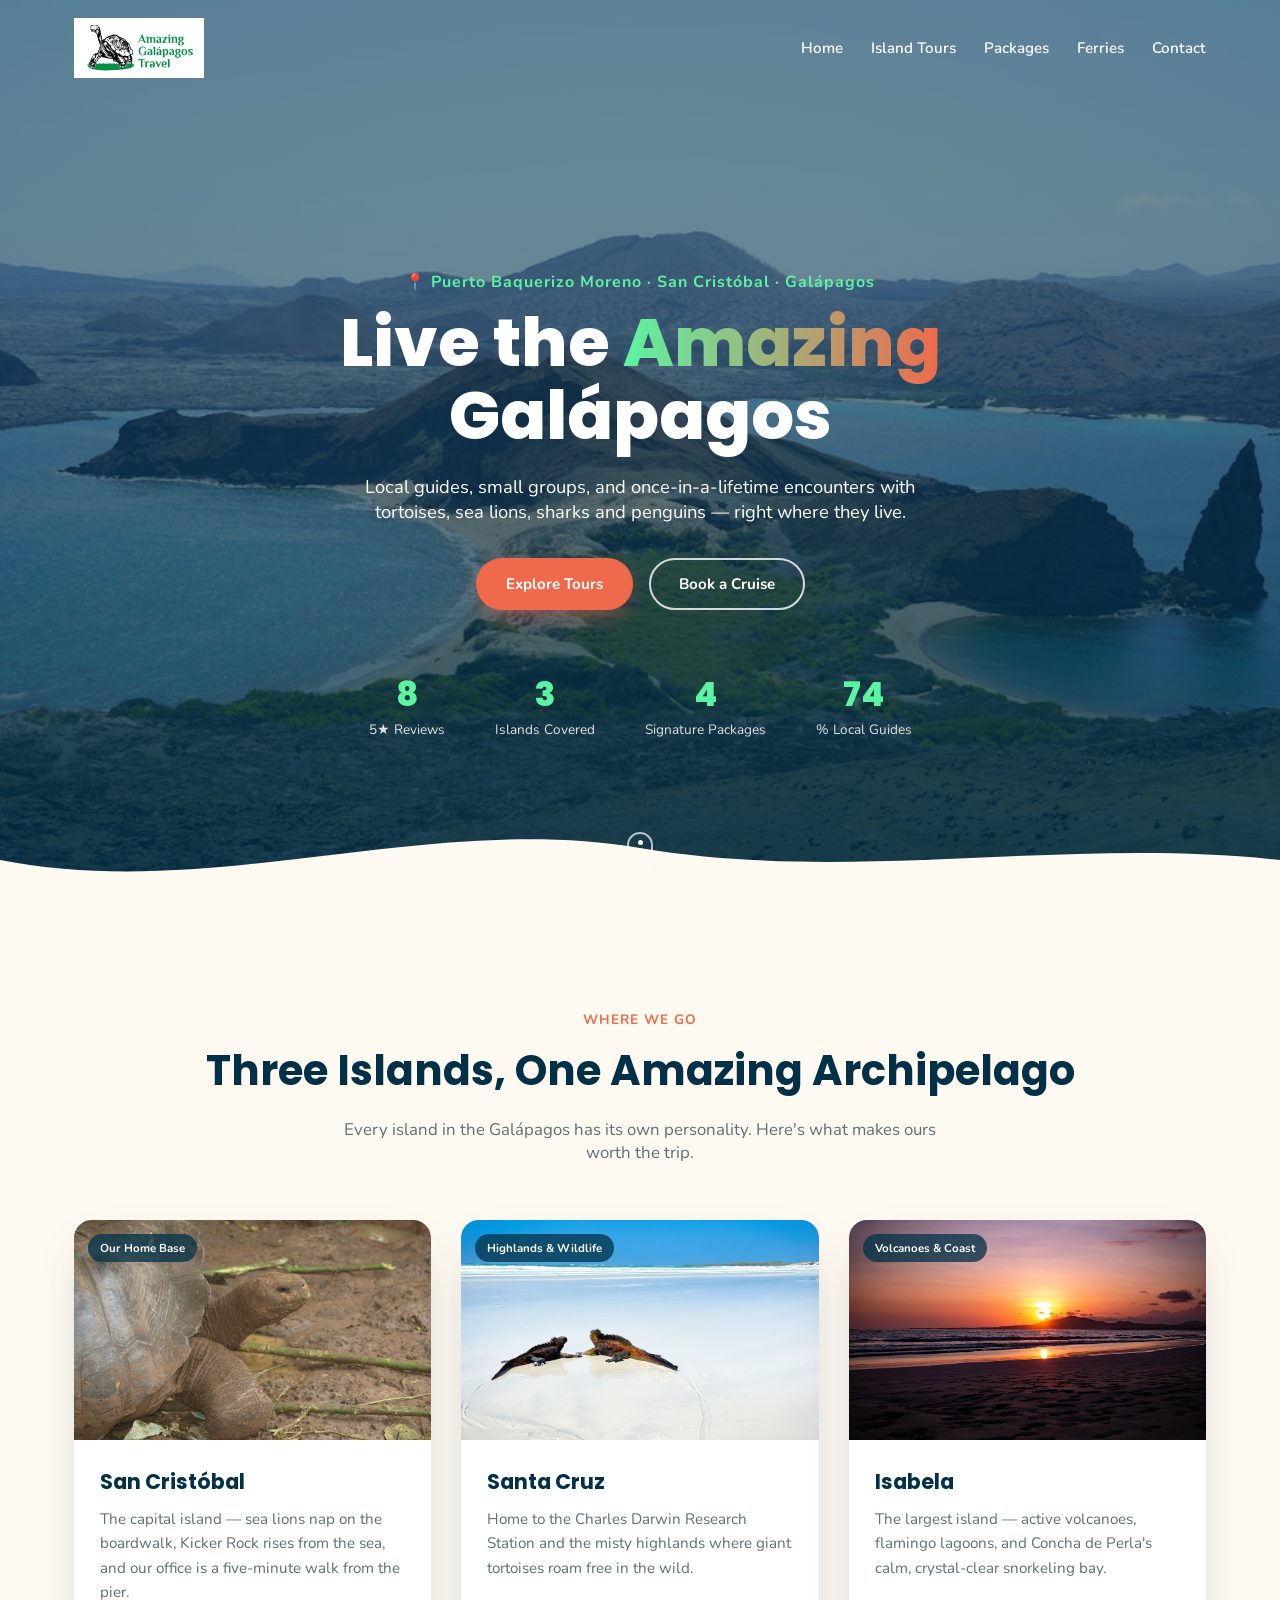
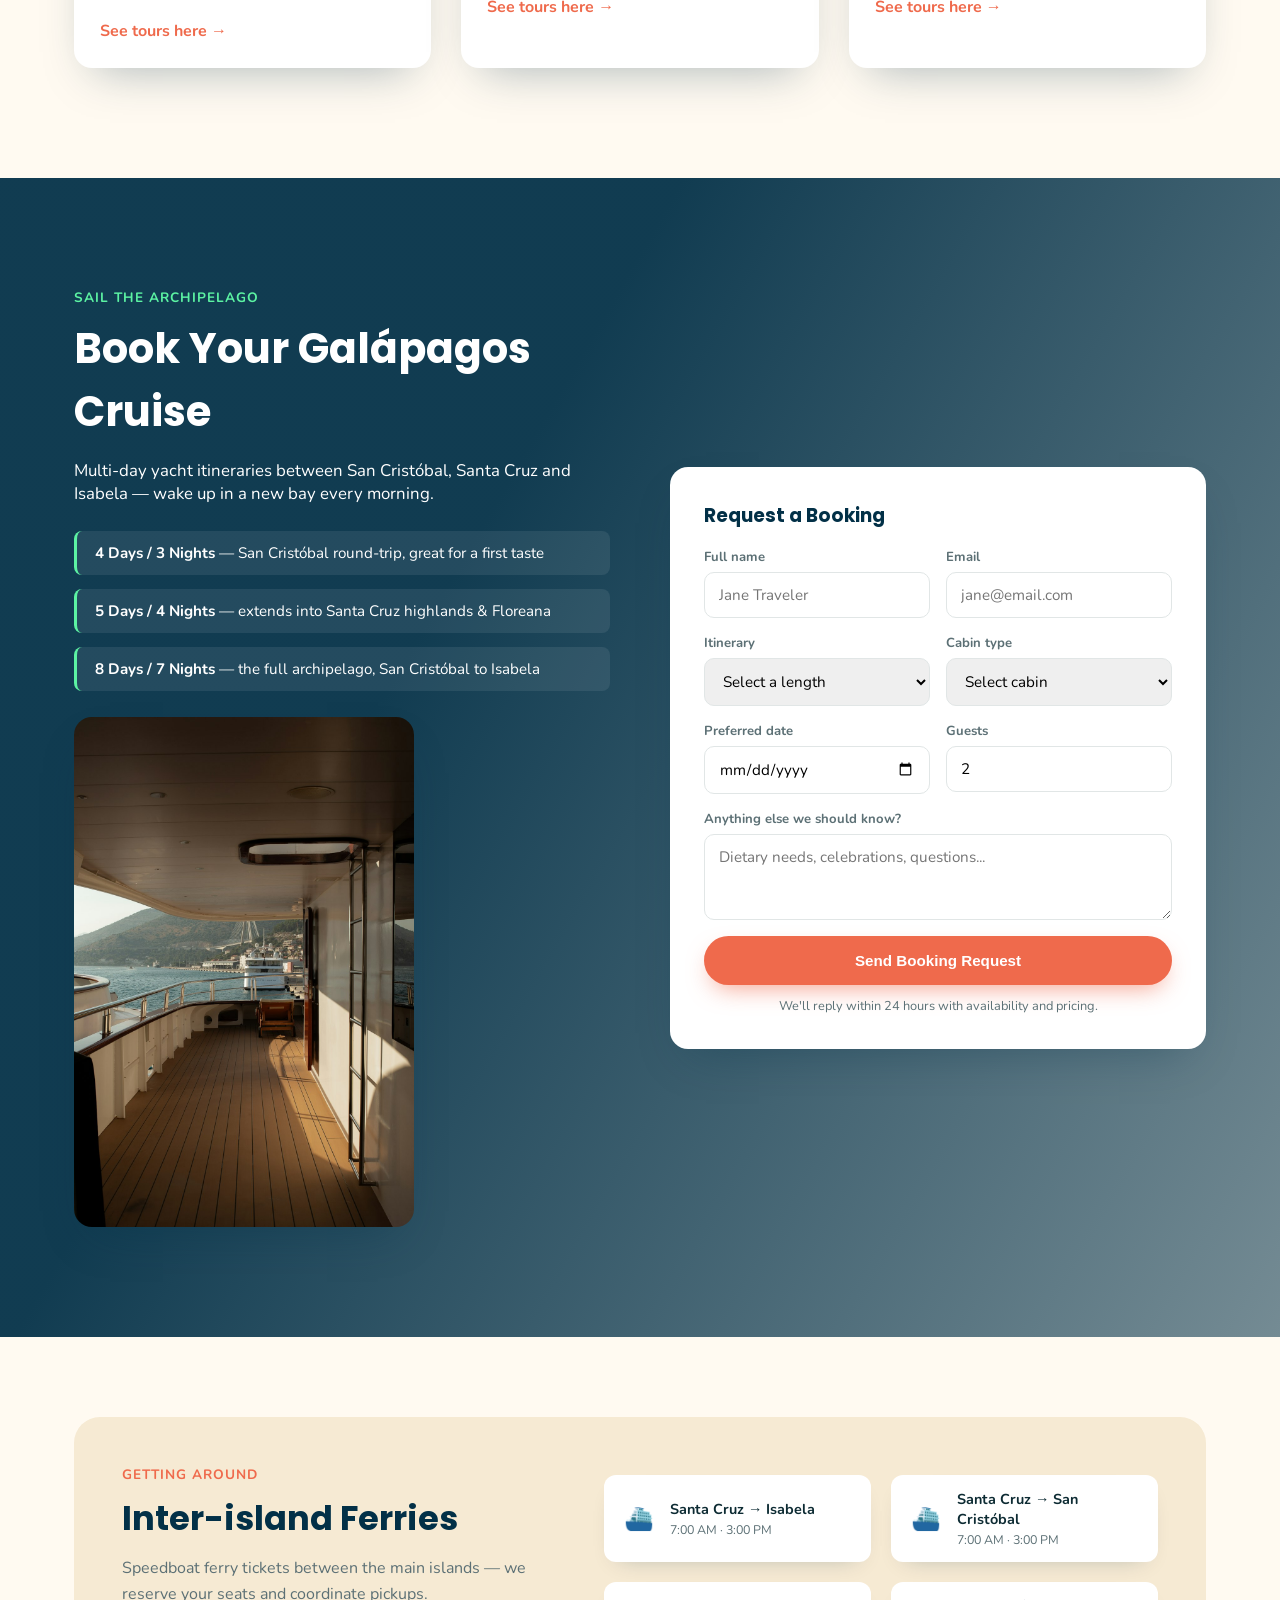
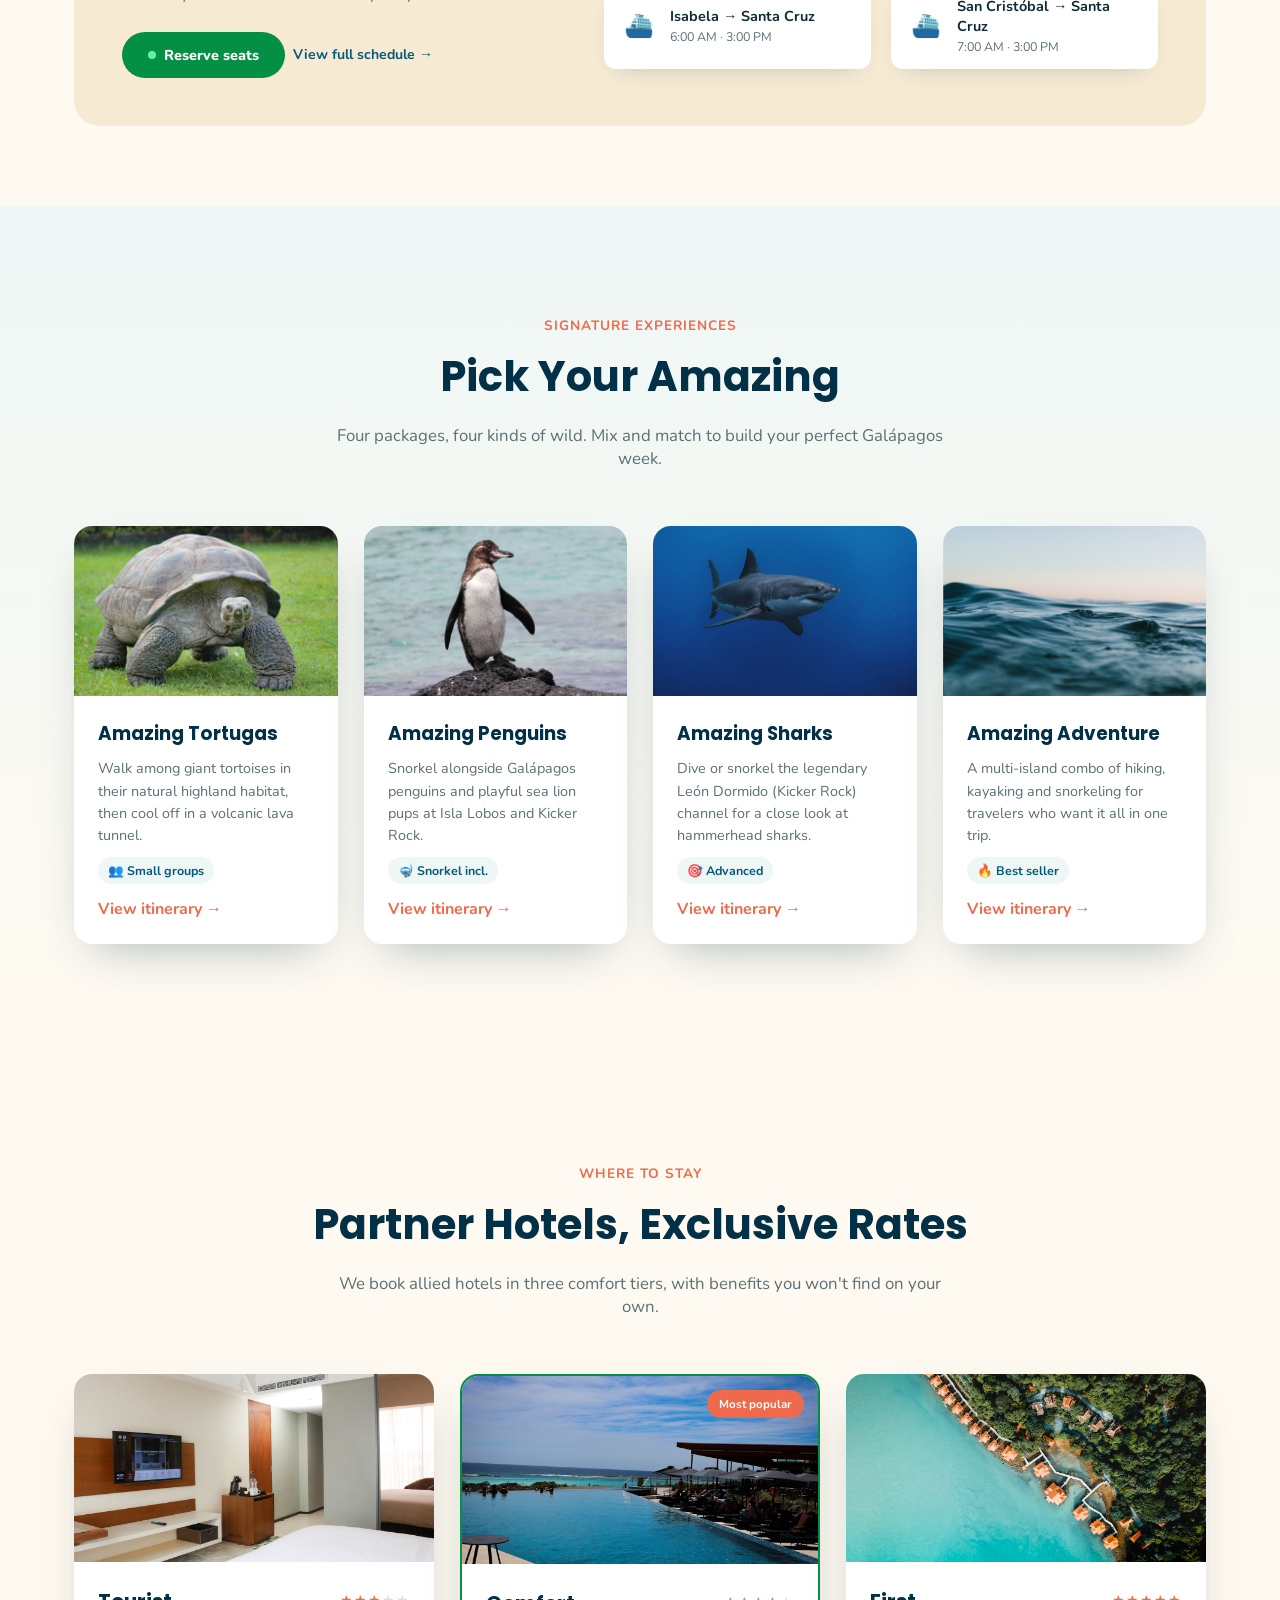
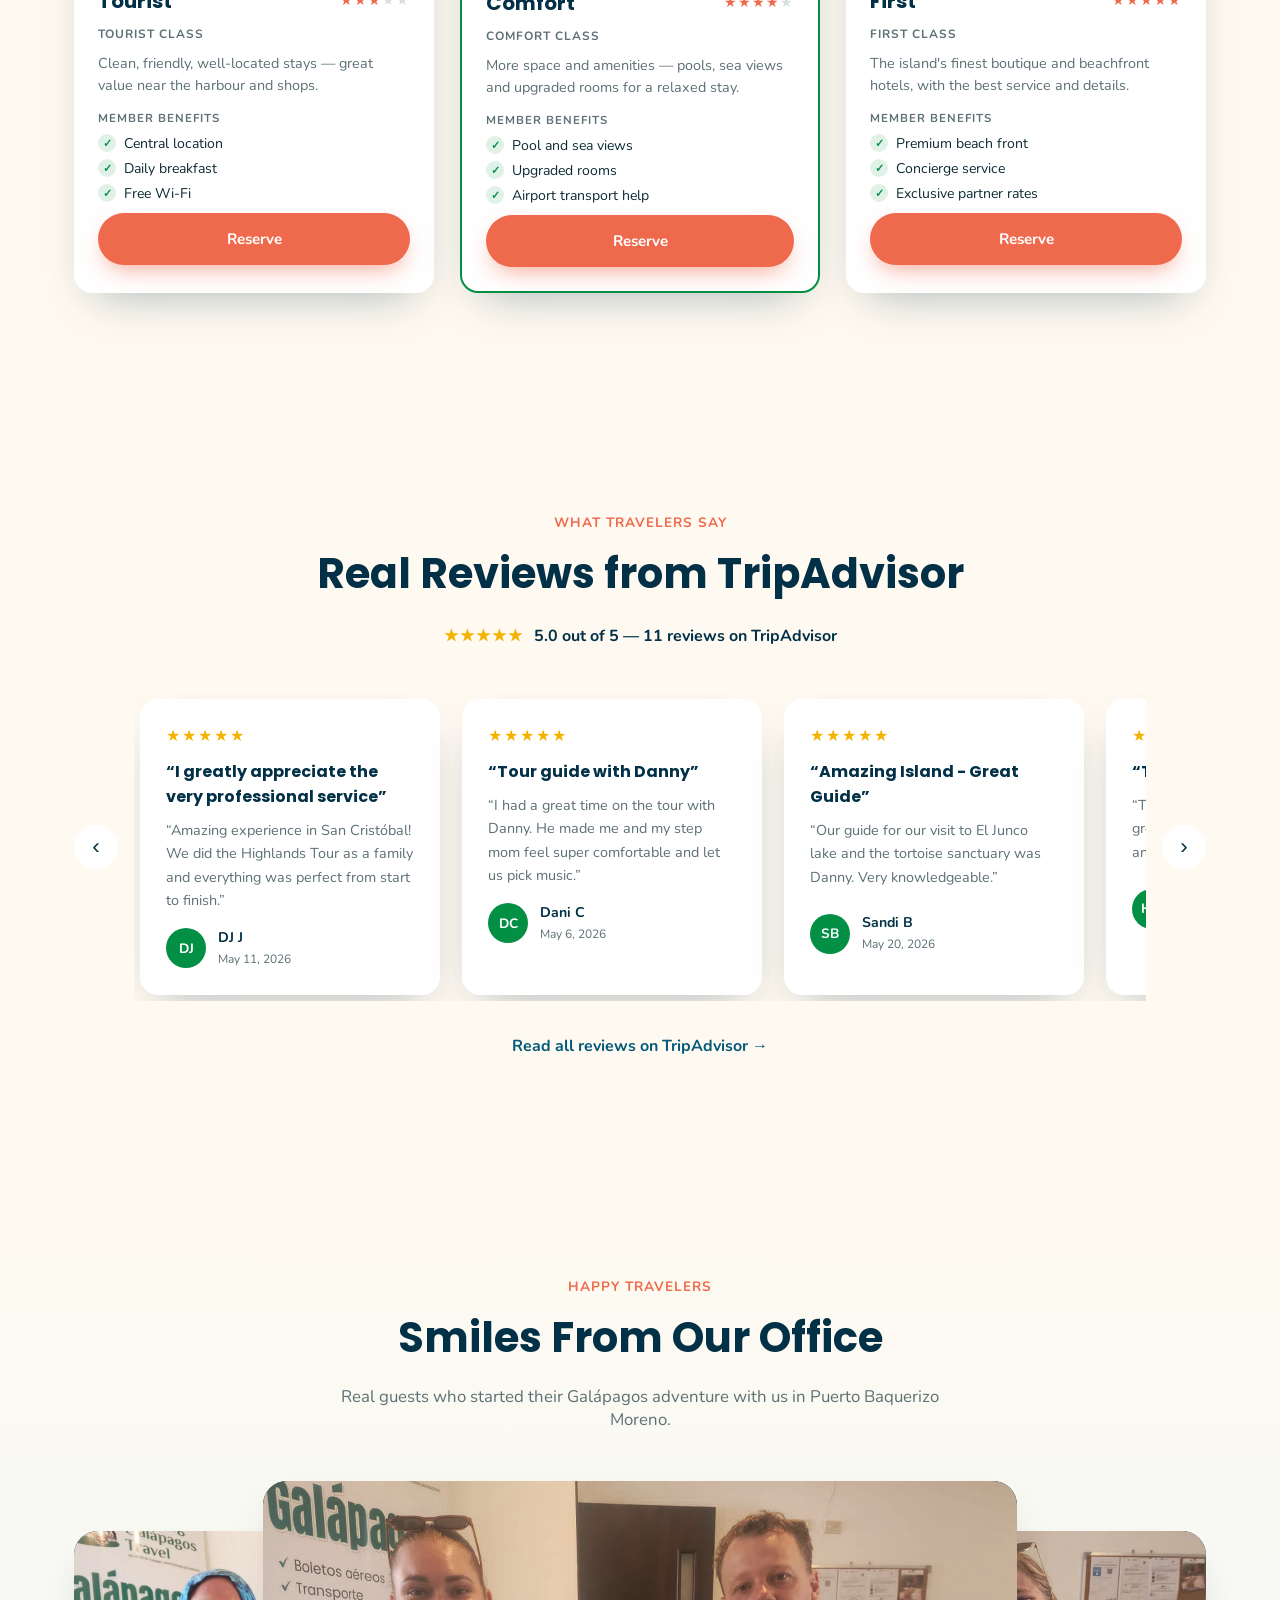
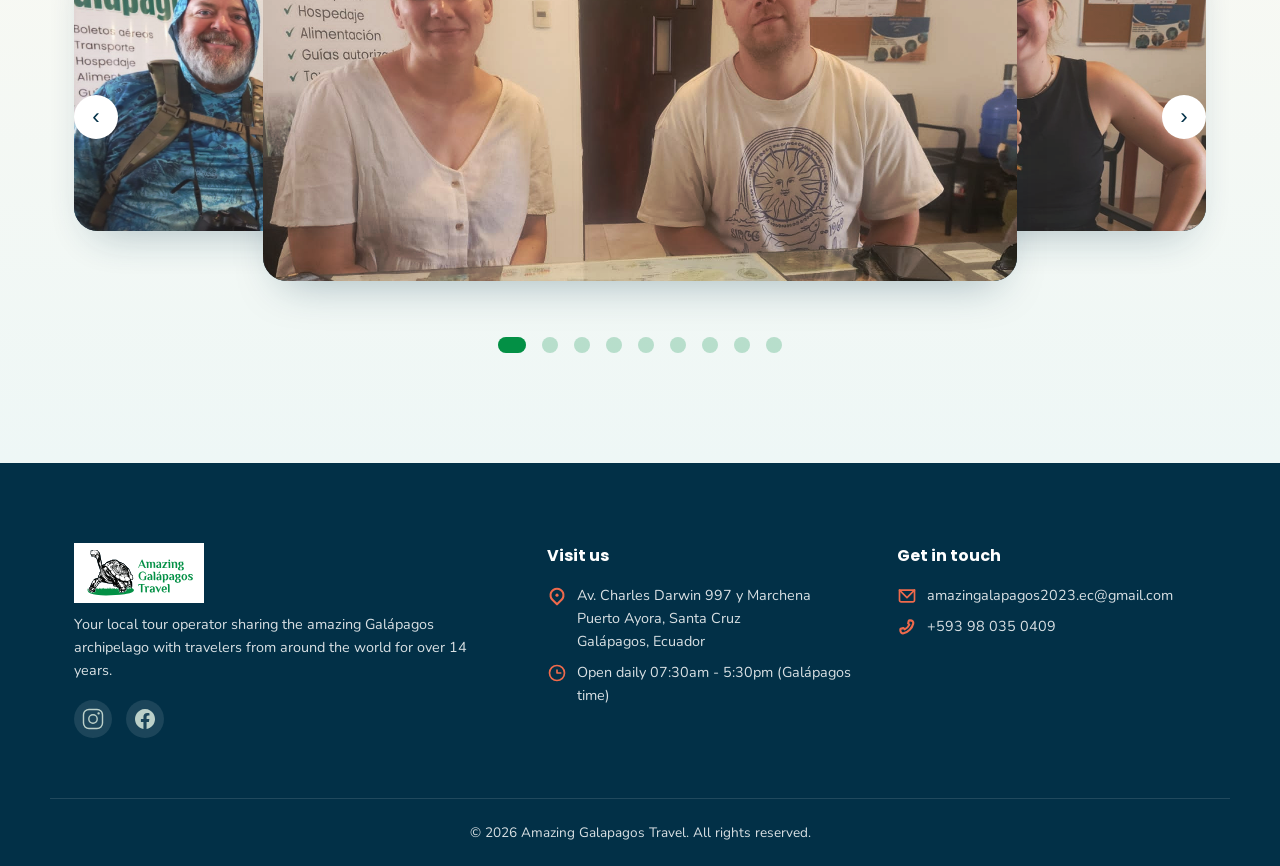
==== commit 4960c399: "Sync footer content with Figma redesign Updates the shared footer across all pages: new brand blurb " ====
--- a/index.html
+++ b/index.html
@@ -24,7 +24,7 @@
       <a href="islands.html">Island Tours</a>
       <a href="packages.html">Packages</a>
       <a href="ferries.html">Ferries</a>
-      <a href="#contact">Contact</a>
+      <a href="contact.html">Contact</a>
     </nav>
 
     <button class="hamburger" id="hamburger" aria-label="Toggle menu">
@@ -467,33 +467,27 @@
       <a href="#hero" class="logo logo-footer">
         <img src="assets/images/logo.svg" alt="Amazing Galapagos Travel" class="logo-img">
       </a>
-      <p>Your local tour operator in Puerto Baquerizo Moreno, San Cristóbal, Galápagos Islands, Ecuador.</p>
+      <p>Your local tour operator sharing the amazing Galápagos archipelago with travelers from around the world for over 14 years.</p>
       <div class="social-row">
         <a href="#" aria-label="Instagram"><img src="assets/images/icon-instagram.svg" alt=""></a>
         <a href="#" aria-label="Facebook"><img src="assets/images/icon-facebook.svg" alt=""></a>
-        <a href="https://wa.me/593980350409" target="_blank" rel="noopener" aria-label="WhatsApp"><img src="assets/images/icon-whatsapp.svg" alt=""></a>
       </div>
     </div>
 
     <div>
       <h4>Visit us</h4>
-      <p>📍 Av. Charles Darwin 997 y Marchena<br>Puerto Ayora, Santa Cruz<br>Galápagos, Ecuador</p>
-      <p>Open daily 07:30am - 5:30pm (Galápagos) · Reservations 24/7</p>
+      <p class="contact-icon-row"><img src="assets/images/icon-pin.svg" alt="" class="contact-icon"><span>Av. Charles Darwin 997 y Marchena<br>Puerto Ayora, Santa Cruz<br>Galápagos, Ecuador</span></p>
+      <p class="contact-icon-row"><img src="assets/images/icon-clock.svg" alt="" class="contact-icon"><span>Open daily 07:30am - 5:30pm (Galápagos time)</span></p>
     </div>
 
     <div>
       <h4>Get in touch</h4>
-      <p>24/7 reservations line — our team replies any day, 7:30am–5:30pm Galápagos time.</p>
-      <a href="https://wa.me/593980350409" target="_blank" rel="noopener" class="footer-whatsapp-btn">
-        <img src="assets/images/icon-whatsapp-white.svg" alt="">
-        WhatsApp
-      </a>
-      <p>📧 amazingalapagos2023.ec@gmail.com</p>
-      <p>📞 +593 98 035 0409</p>
+      <p class="contact-icon-row"><img src="assets/images/icon-envelope.svg" alt="" class="contact-icon"><span>amazingalapagos2023.ec@gmail.com</span></p>
+      <p class="contact-icon-row"><img src="assets/images/icon-phone.svg" alt="" class="contact-icon"><span>+593 98 035 0409</span></p>
     </div>
   </div>
   <div class="footer-bottom">
-    <p>© <span id="year"></span> Amazing Galapagos Travel. All rights reserved. · <a href="terms.html" class="footer-legal-link">Terms &amp; Conditions</a></p>
+    <p>© <span id="year"></span> Amazing Galapagos Travel. All rights reserved.</p>
   </div>
 </footer>
 
--- a/assets/css/style.css
+++ b/assets/css/style.css
@@ -524,7 +524,7 @@
   max-width: 340px;
 }
 
-.cruise-form {
+.cruise-form, .contact-form {
   background: #fff;
   color: var(--ink);
   border-radius: var(--radius);
@@ -532,7 +532,7 @@
   box-shadow: var(--shadow);
   position: relative;
 }
-.cruise-form h3 { margin-bottom: 18px; color: var(--ocean-deep); }
+.cruise-form h3, .contact-form h3 { margin-bottom: 18px; color: var(--ocean-deep); }
 .form-row { display: grid; grid-template-columns: 1fr 1fr; gap: 16px; }
 .form-field { margin-bottom: 16px; display: flex; flex-direction: column; gap: 6px; }
 .form-field label { font-size: 0.82rem; font-weight: 700; color: var(--gray); }
@@ -1119,6 +1119,17 @@
   margin-bottom: 24px;
 }
 
+/* ============ CONTACT PAGE ============ */
+.contact-grid { display: grid; grid-template-columns: 1fr 1fr; gap: 48px; align-items: start; }
+.contact-info-list { display: flex; flex-direction: column; gap: 22px; margin: 24px 0 28px; }
+.contact-info-item h4 { color: var(--ocean-deep); margin-bottom: 4px; }
+.contact-info-item p { color: var(--gray); margin-bottom: 6px; }
+.contact-info-item p:last-child { margin-bottom: 0; }
+.contact-info-item a { color: var(--ocean); font-weight: 700; }
+.contact-info-item a:hover { color: var(--coral); }
+.contact-icon-row { display: flex; align-items: flex-start; gap: 10px; }
+.contact-icon { width: 20px; height: 20px; flex-shrink: 0; margin-top: 2px; }
+
 /* ============ LEGAL PAGE ============ */
 .legal-section { padding: 60px 0 90px; }
 .legal-container { max-width: 780px; margin: 0 auto; display: flex; flex-direction: column; gap: 44px; }
@@ -1356,6 +1367,7 @@
   .package-grid { grid-template-columns: 1fr 1fr; }
   .stay-grid { grid-template-columns: 1fr; }
   .cruise-inner { grid-template-columns: 1fr; }
+  .contact-grid { grid-template-columns: 1fr; }
   .footer-grid { grid-template-columns: 1fr 1fr; }
   .ferry-panel { justify-content: center; text-align: center; }
   .ferry-info { text-align: center; }
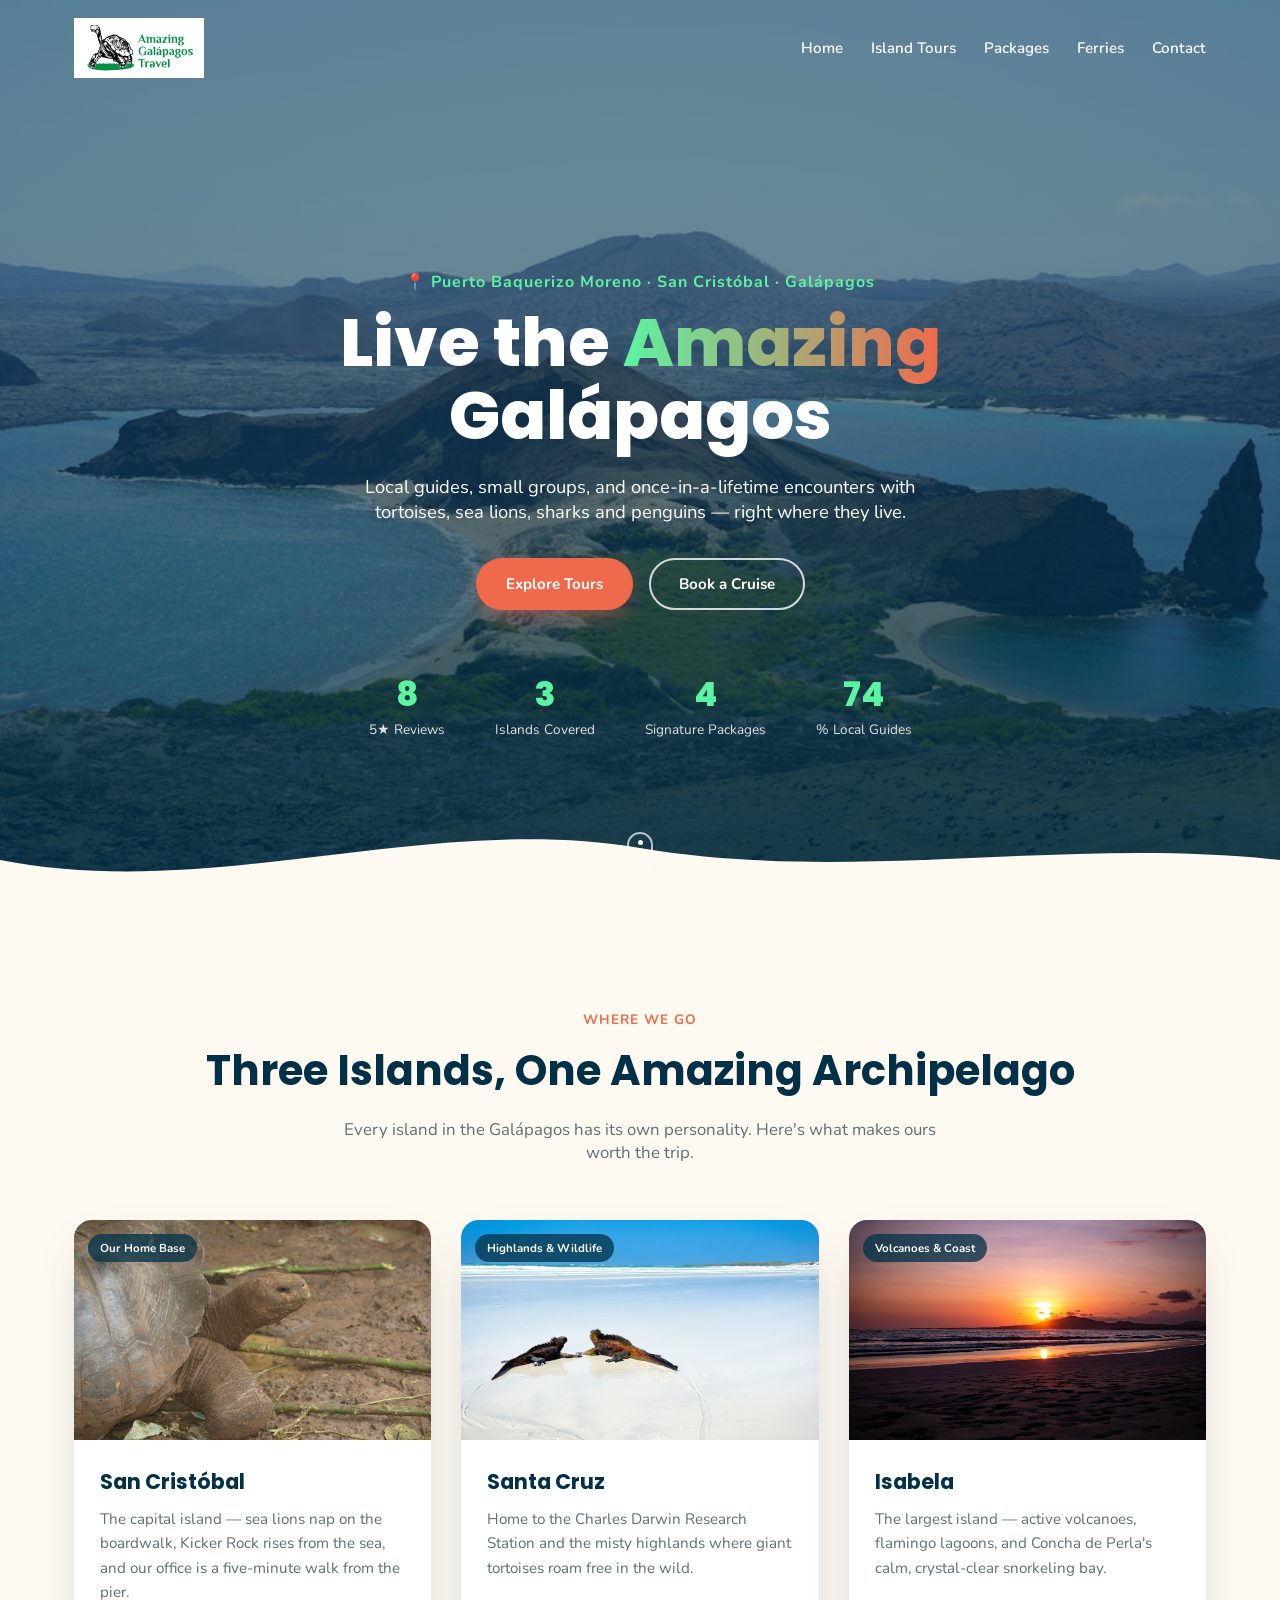
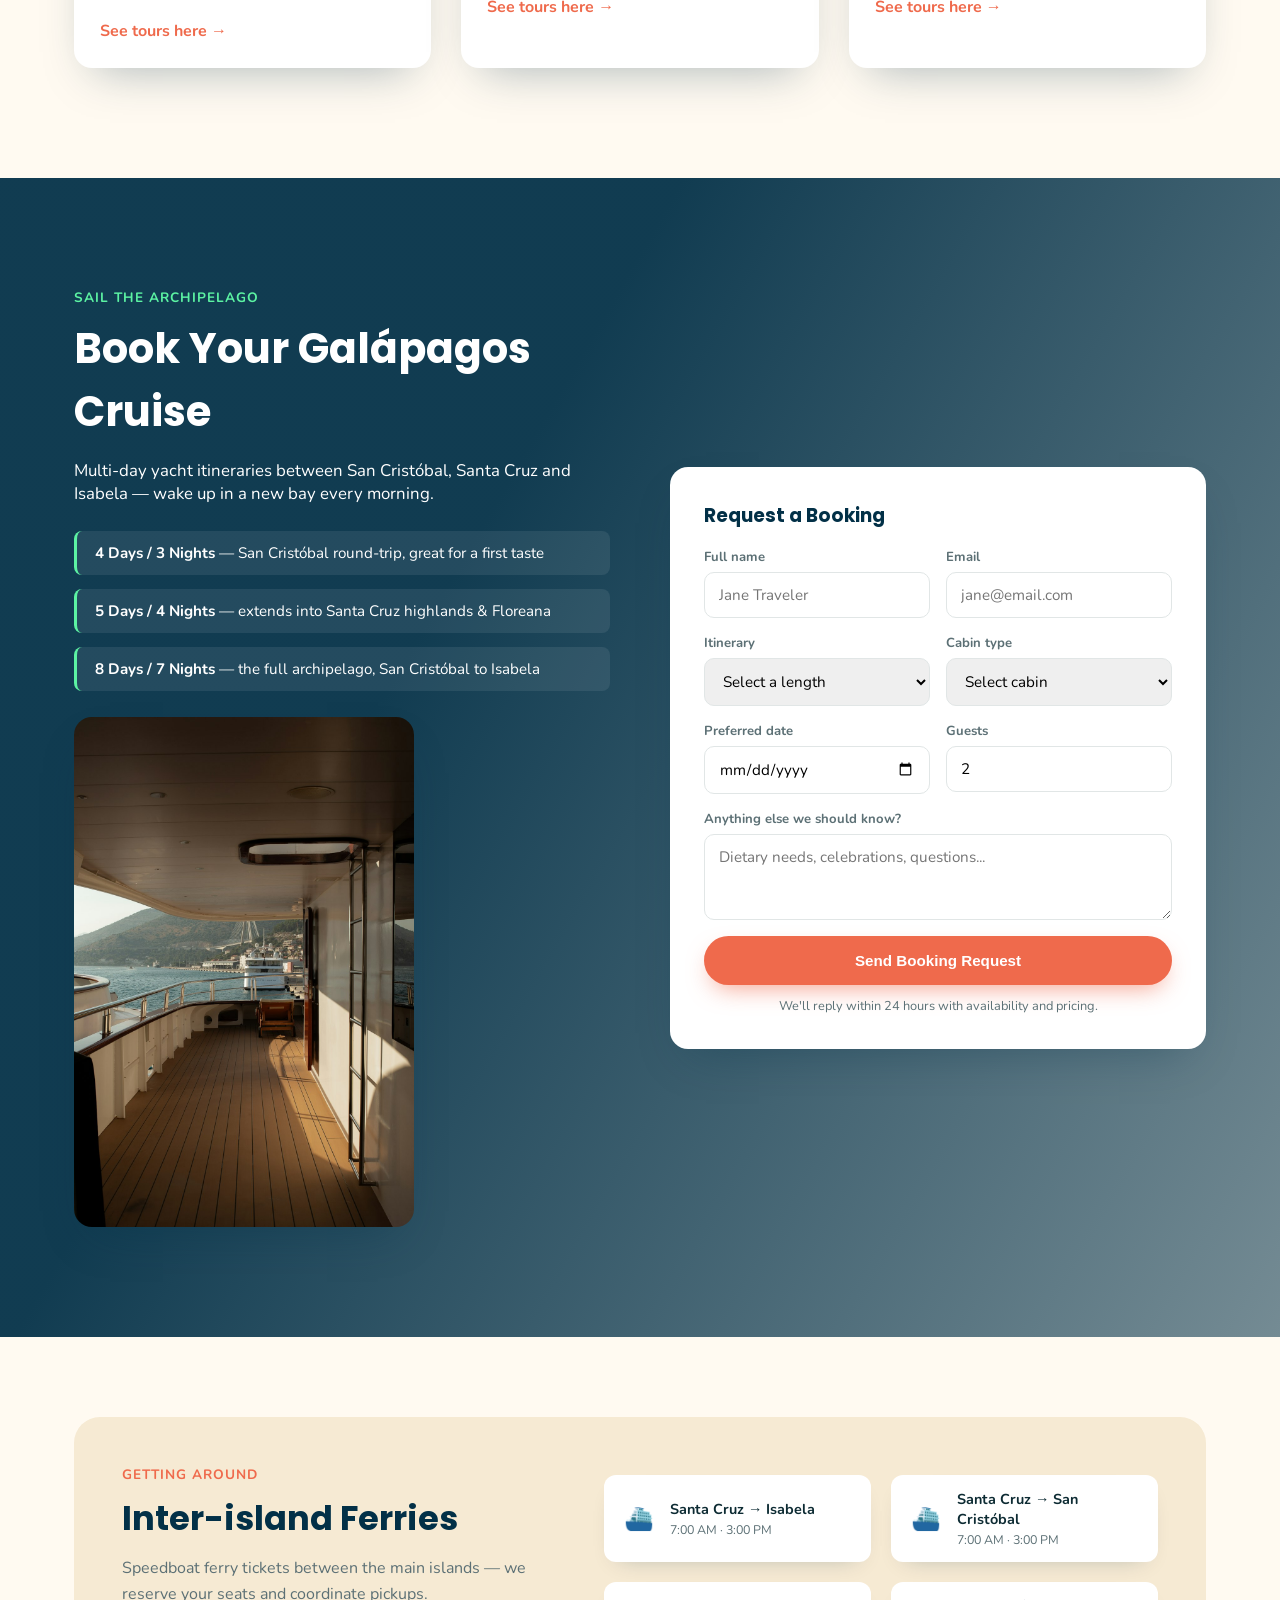
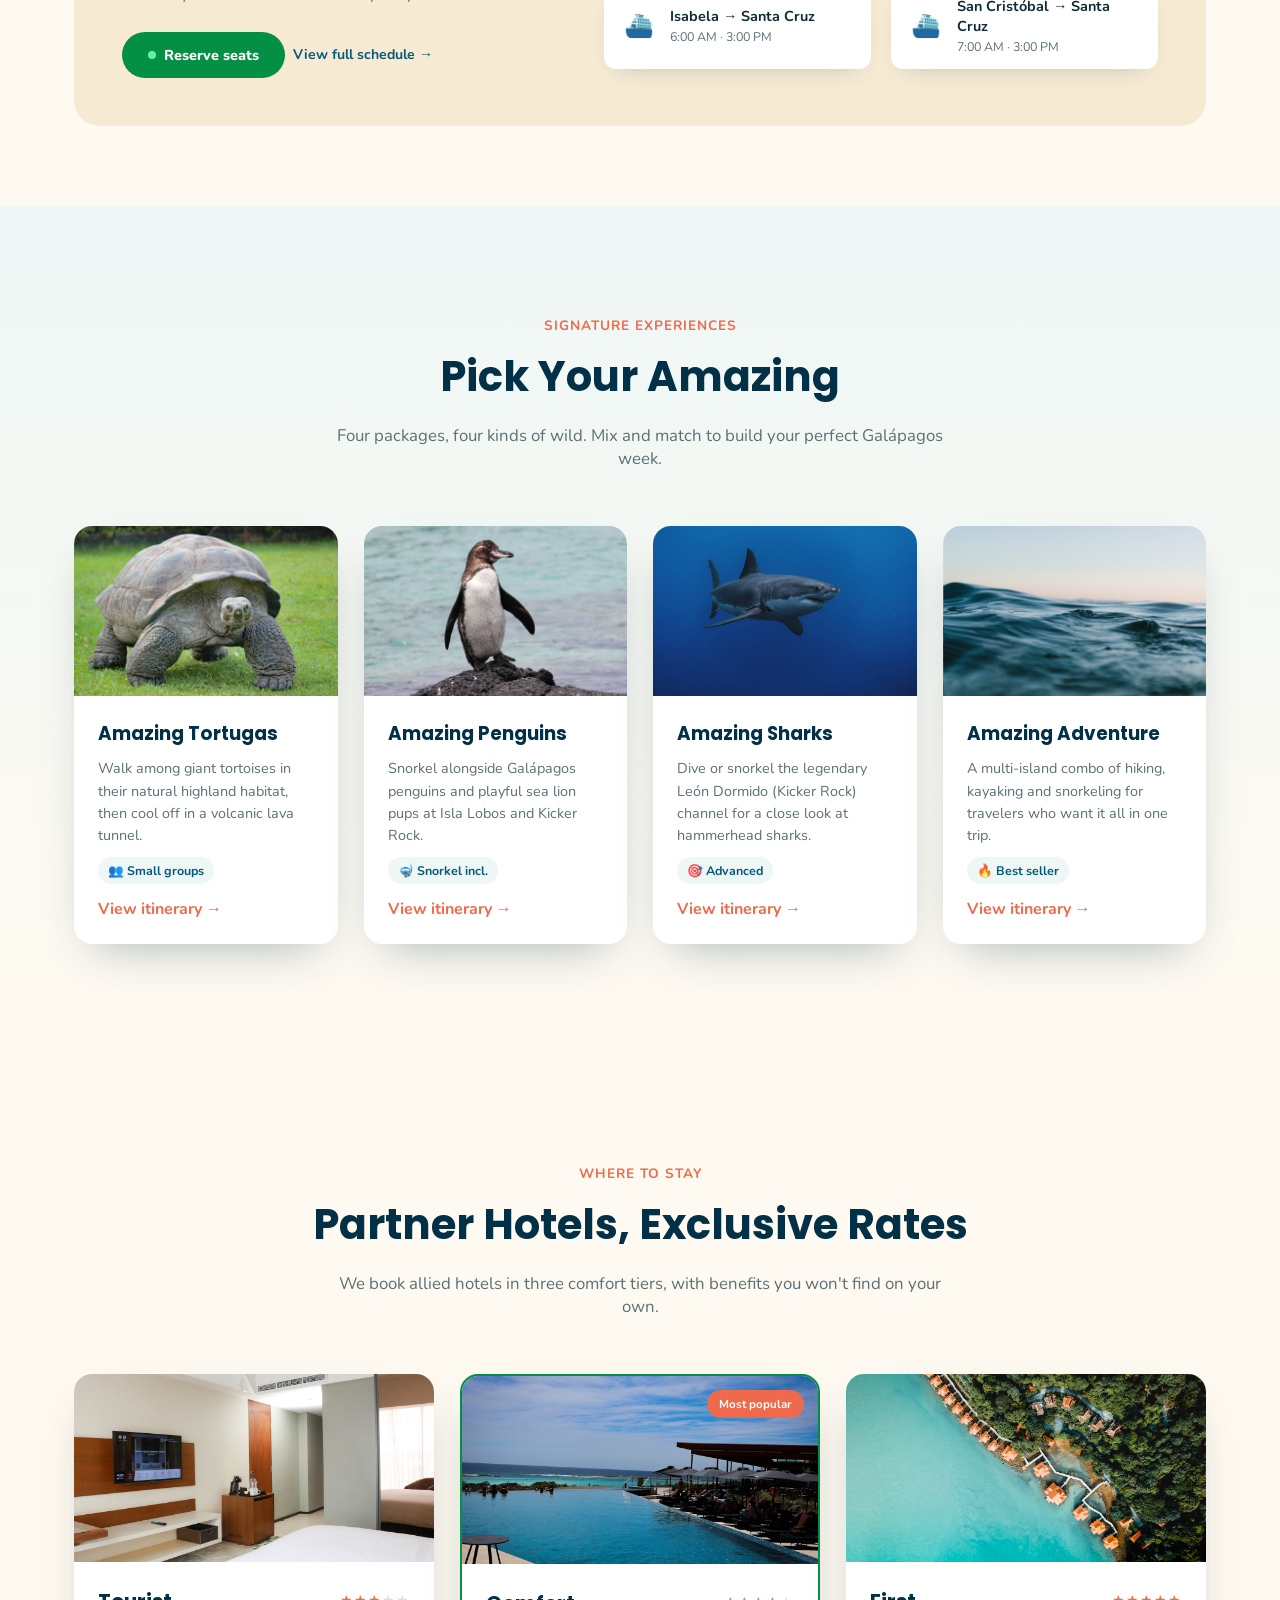
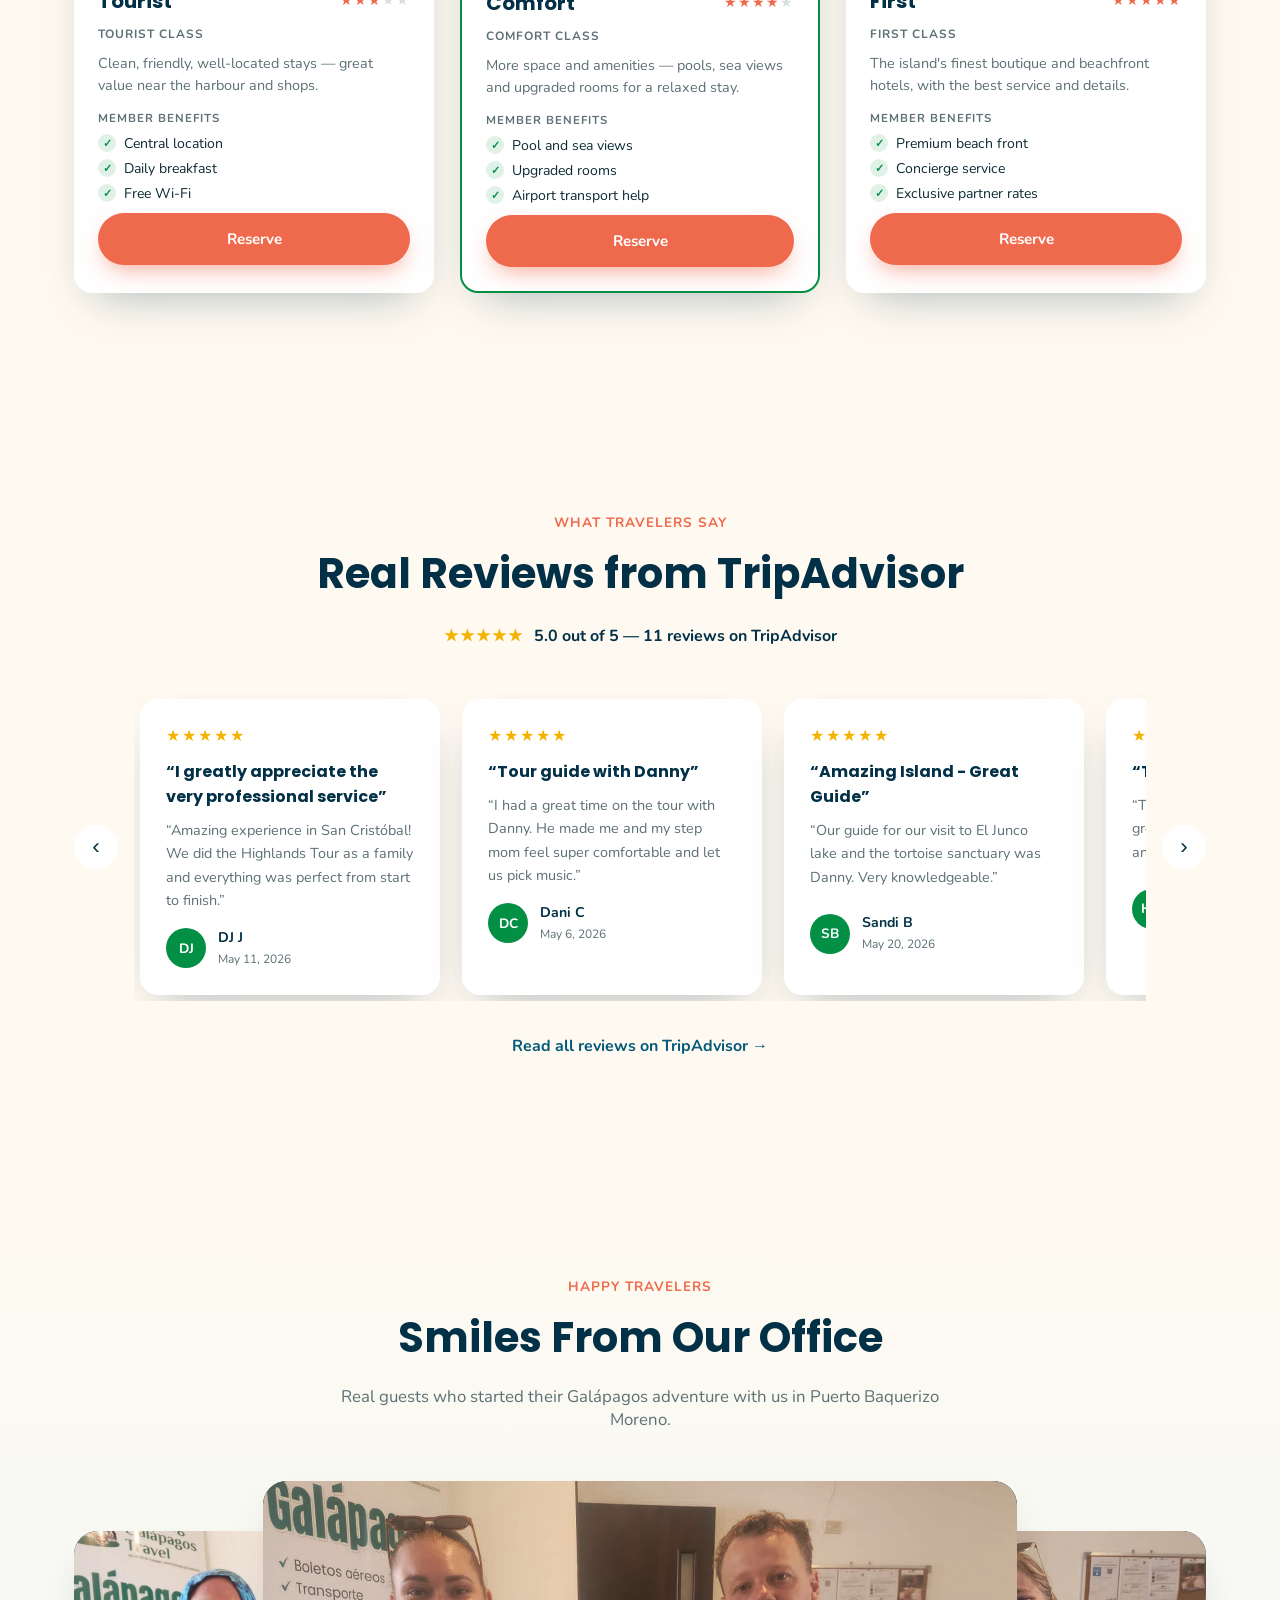
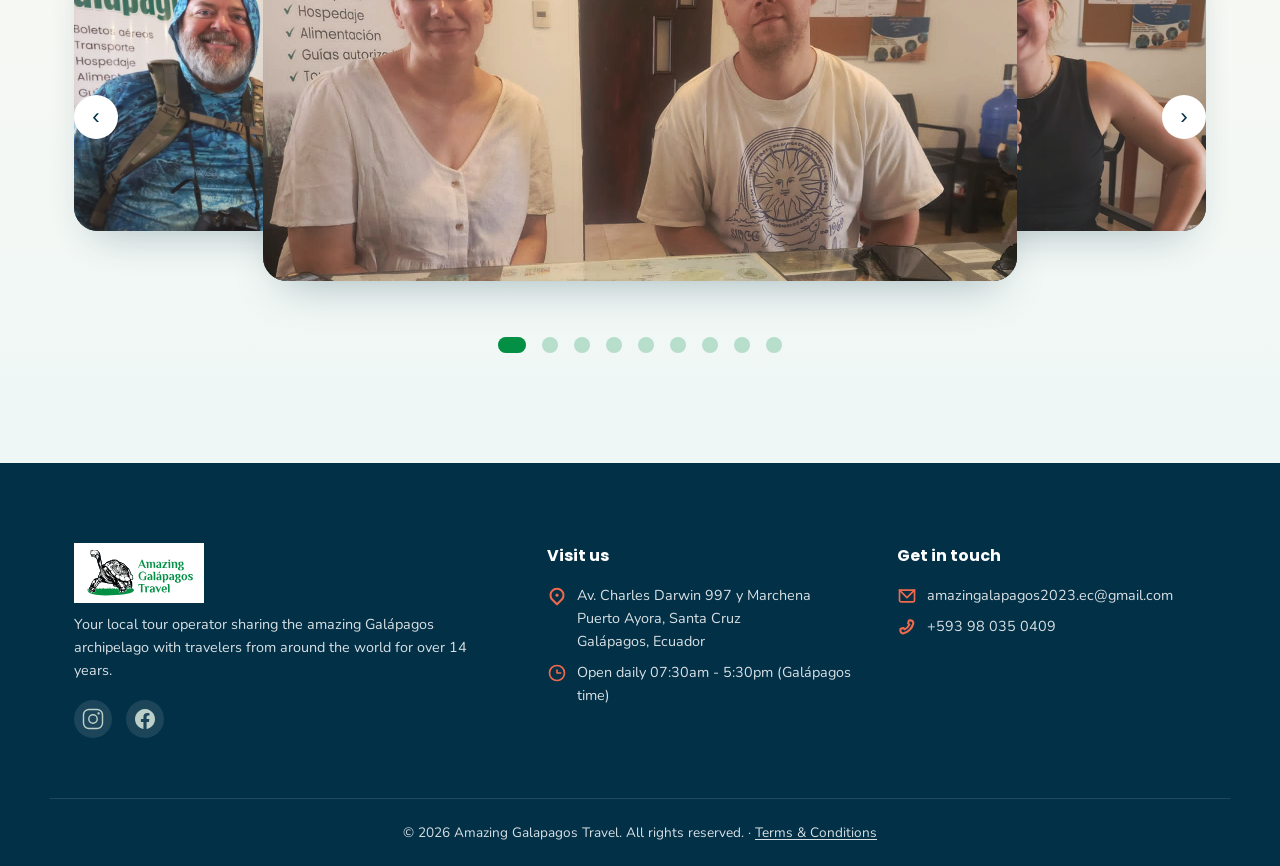
==== commit c59715e4: "Restore Terms & Conditions footer link Keeps terms.html reachable from every page rather than lettin" ====
--- a/index.html
+++ b/index.html
@@ -487,7 +487,7 @@
     </div>
   </div>
   <div class="footer-bottom">
-    <p>© <span id="year"></span> Amazing Galapagos Travel. All rights reserved.</p>
+    <p>© <span id="year"></span> Amazing Galapagos Travel. All rights reserved. · <a href="terms.html" class="footer-legal-link">Terms &amp; Conditions</a></p>
   </div>
 </footer>
 
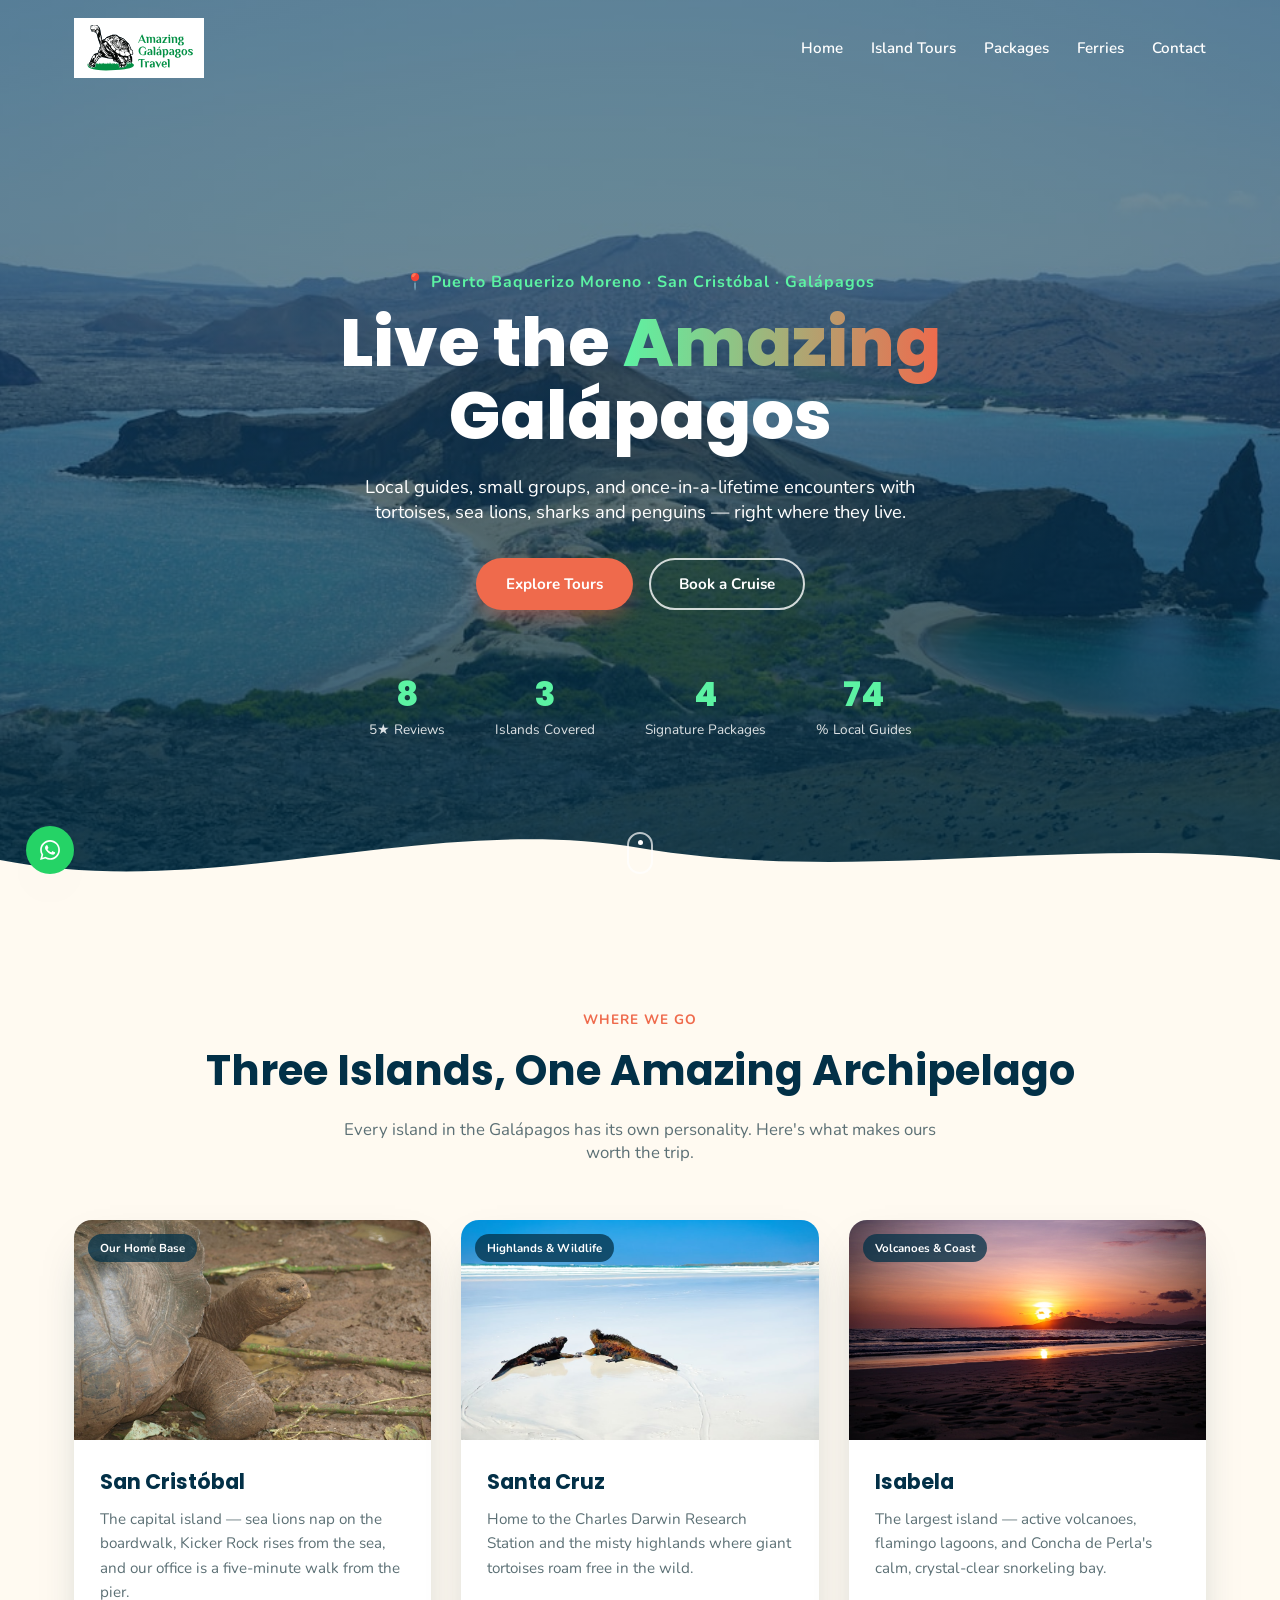
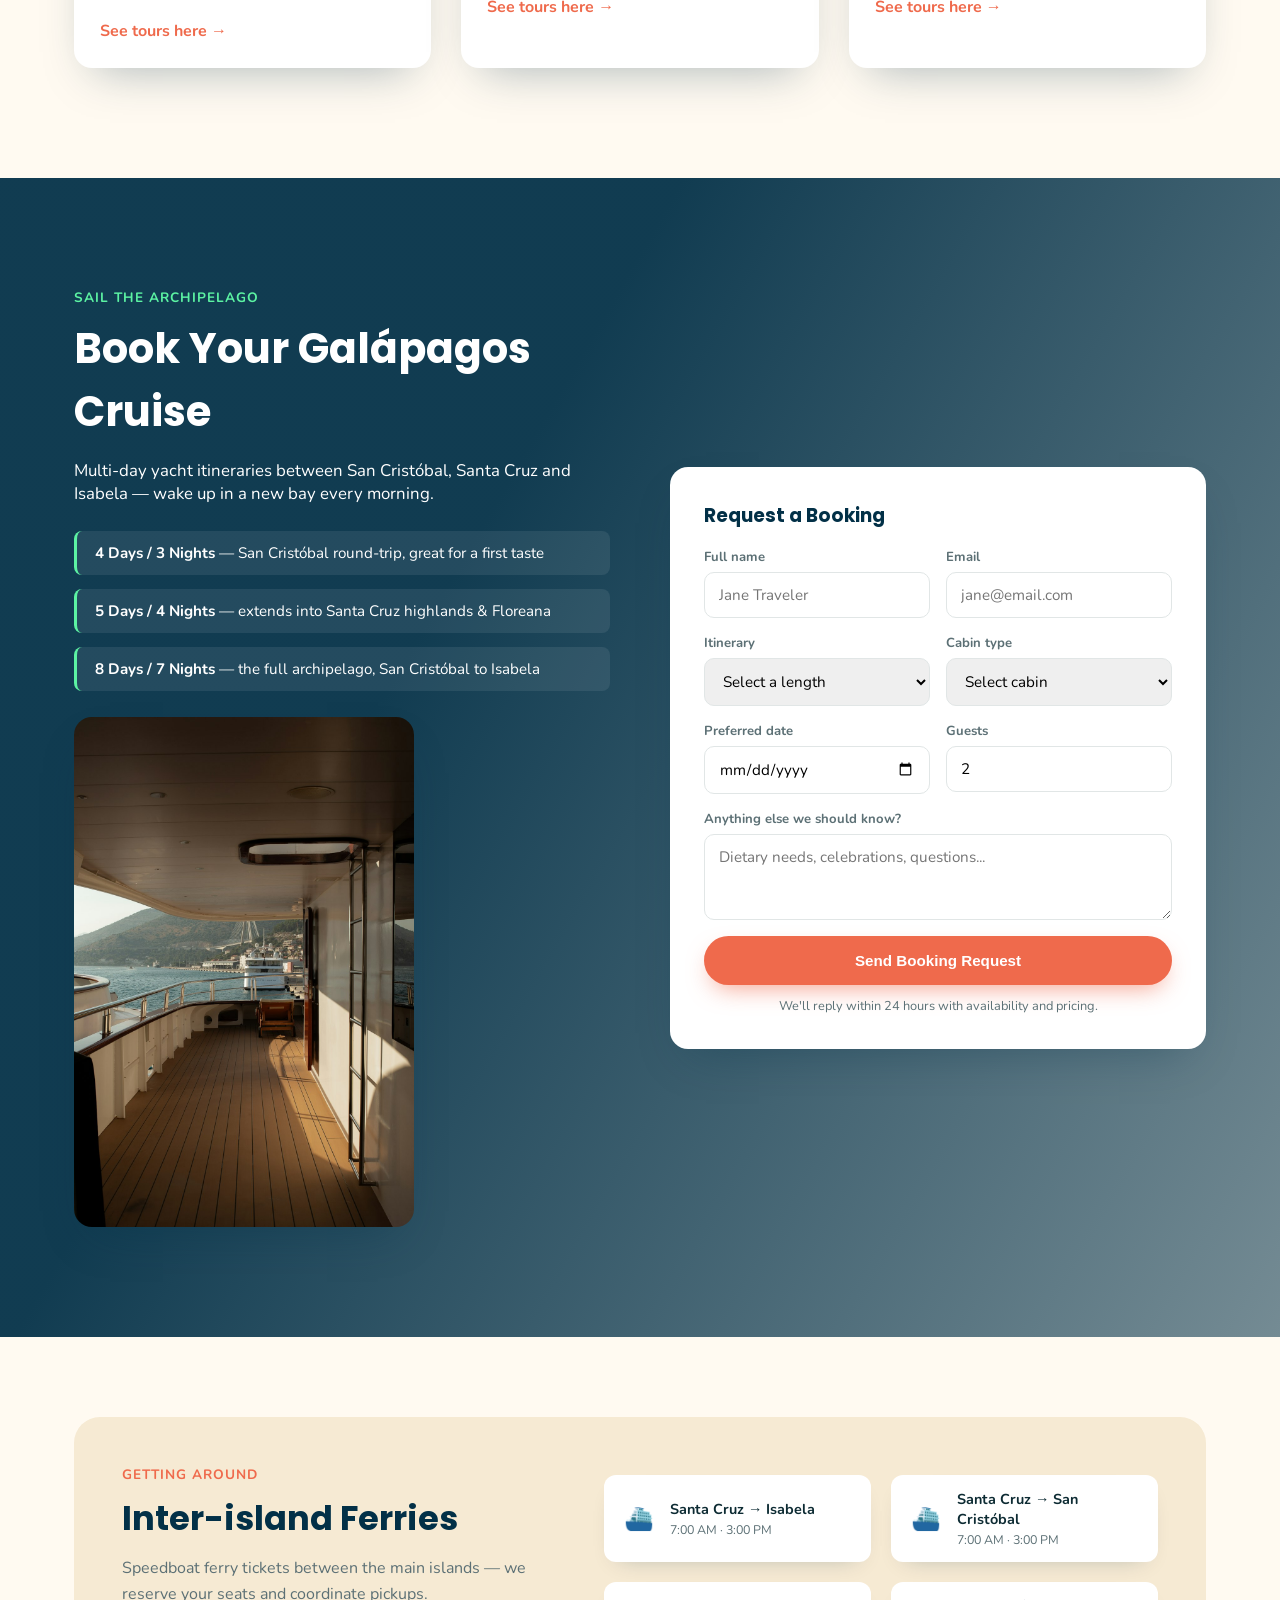
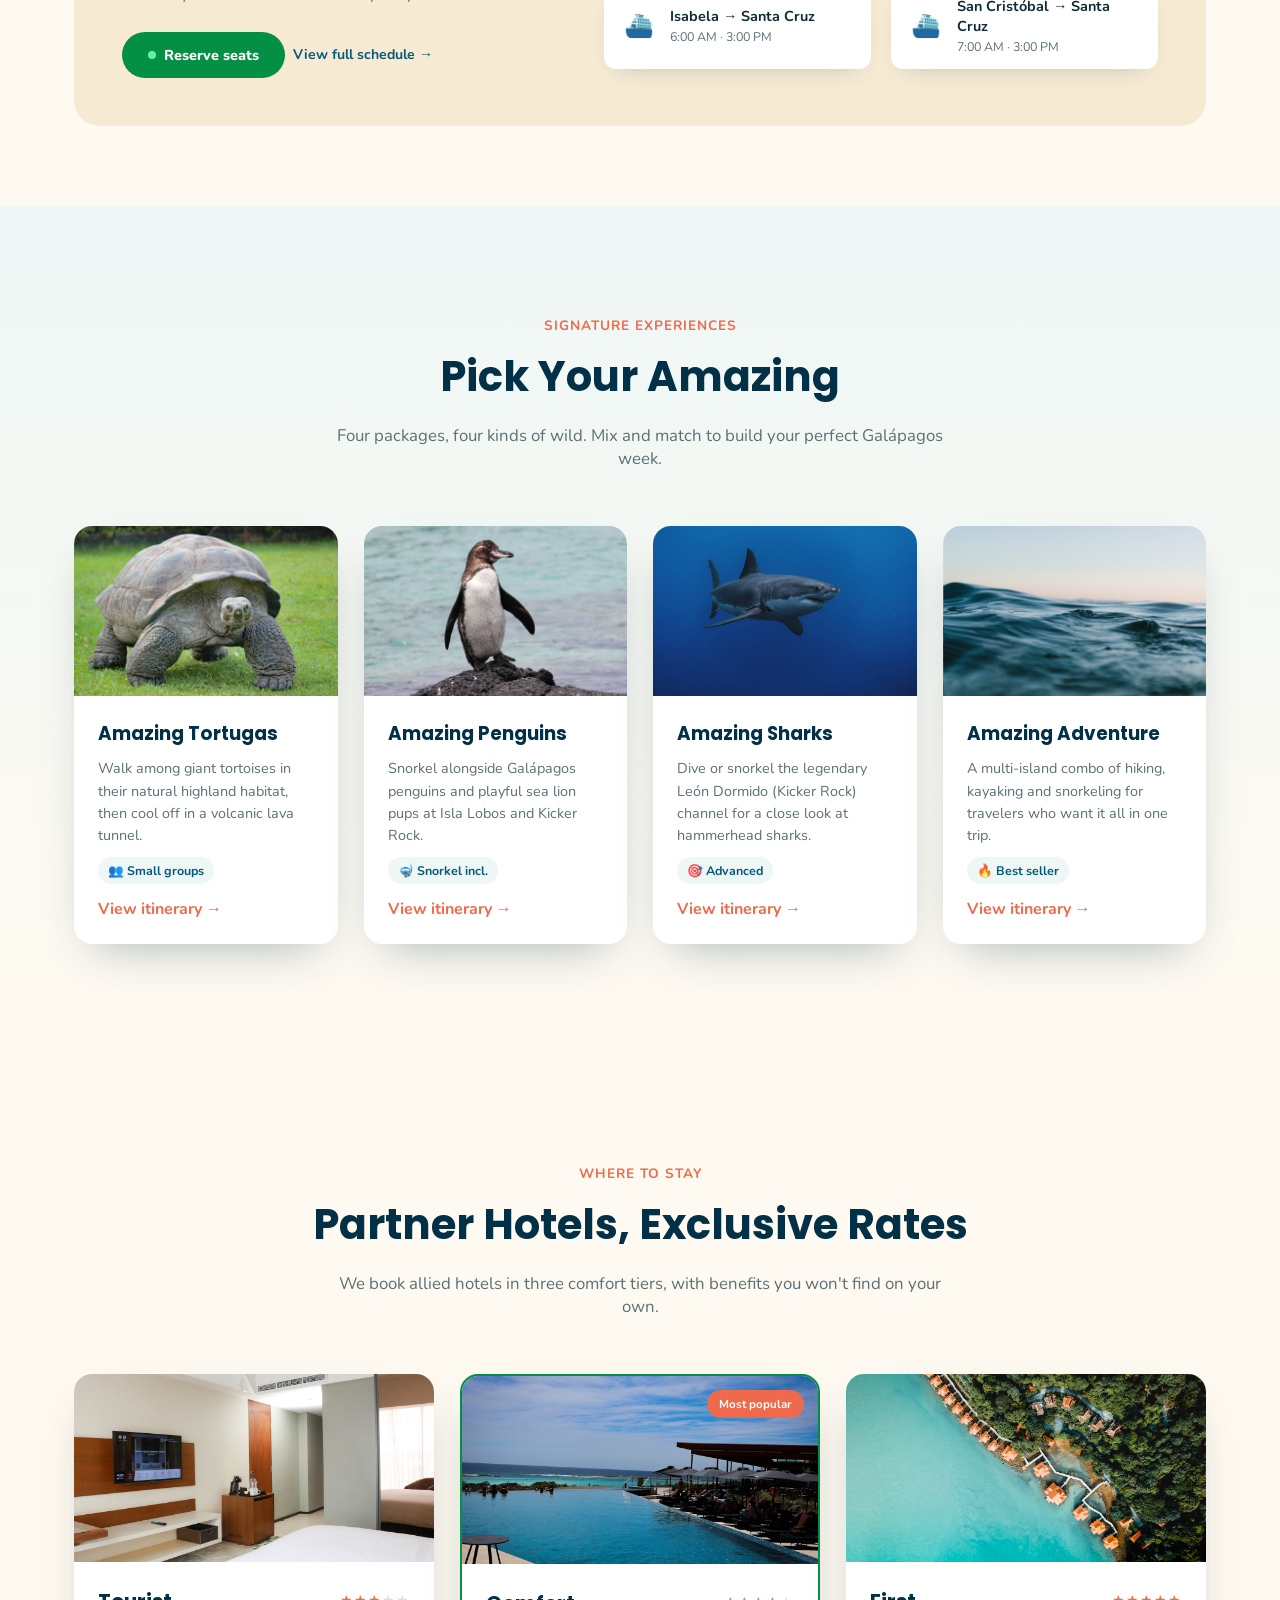
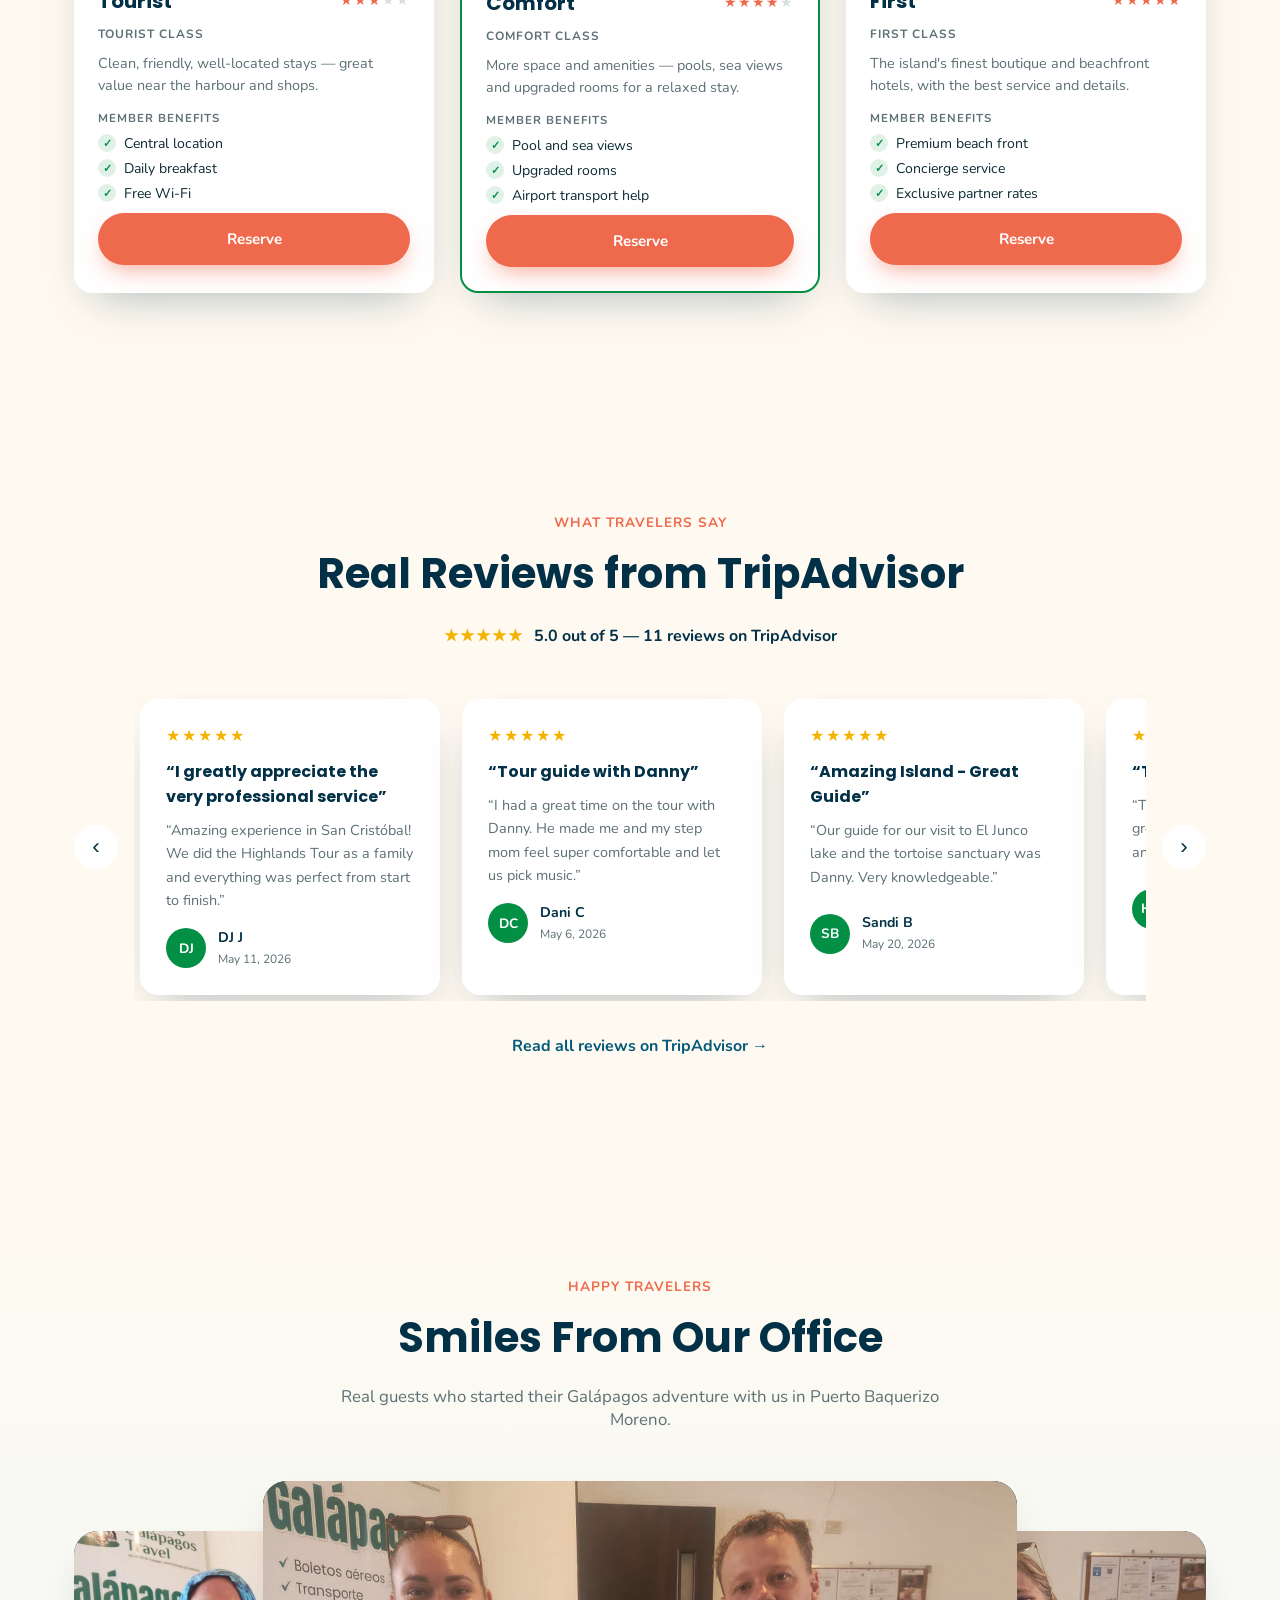
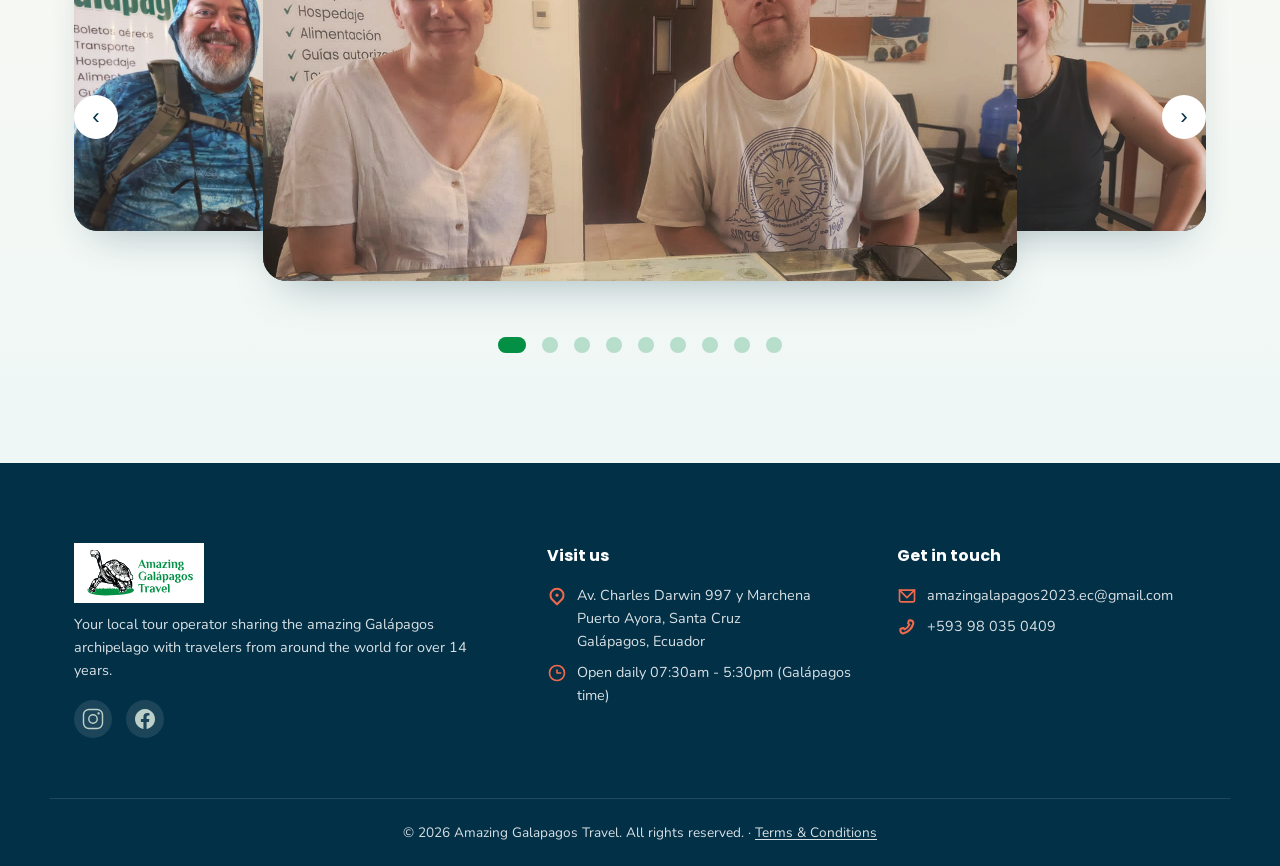
==== commit fe64dd70: "Add sticky WhatsApp button to every page Fixed circular WhatsApp chat button in the bottom-left corn" ====
--- a/index.html
+++ b/index.html
@@ -491,6 +491,10 @@
   </div>
 </footer>
 
+<a href="https://wa.me/593980350409" target="_blank" rel="noopener" class="whatsapp-float" aria-label="Chat on WhatsApp">
+  <img src="assets/images/icon-whatsapp-white.svg" alt="">
+</a>
+
 <button class="back-to-top" id="backToTop" aria-label="Back to top">↑</button>
 
 <script src="assets/js/script.js"></script>
--- a/assets/css/style.css
+++ b/assets/css/style.css
@@ -994,6 +994,23 @@
   z-index: 900;
 }
 .back-to-top.show { opacity: 1; visibility: visible; transform: translateY(0); }
+
+/* ============ WHATSAPP FLOAT ============ */
+.whatsapp-float {
+  position: fixed;
+  bottom: 26px; left: 26px;
+  width: 48px; height: 48px;
+  border-radius: 50%;
+  background: #25D366;
+  display: flex;
+  align-items: center;
+  justify-content: center;
+  box-shadow: var(--shadow);
+  transition: transform var(--transition);
+  z-index: 900;
+}
+.whatsapp-float img { width: 24px; height: 24px; }
+.whatsapp-float:hover { transform: translateY(-3px); }
 
 /* ============ ISLAND / TOUR PAGES ============ */
 body.subpage .site-header {
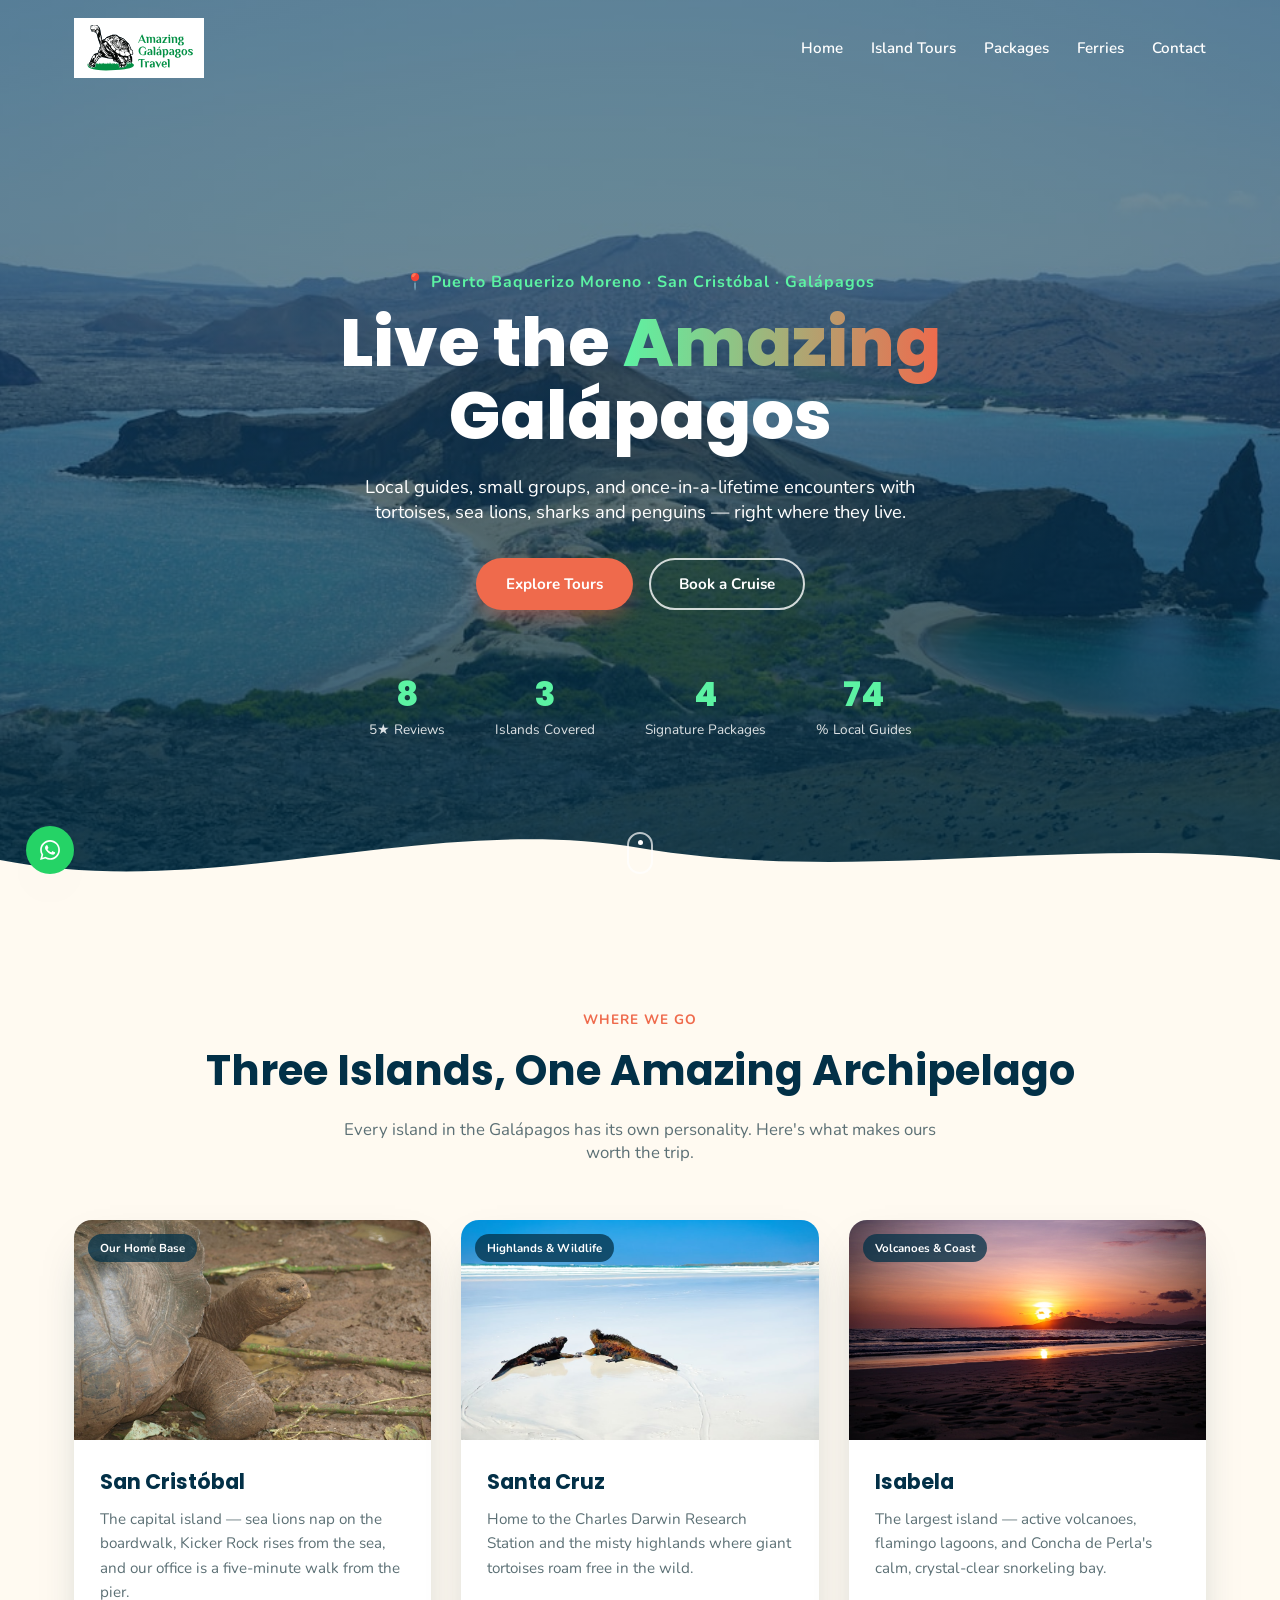
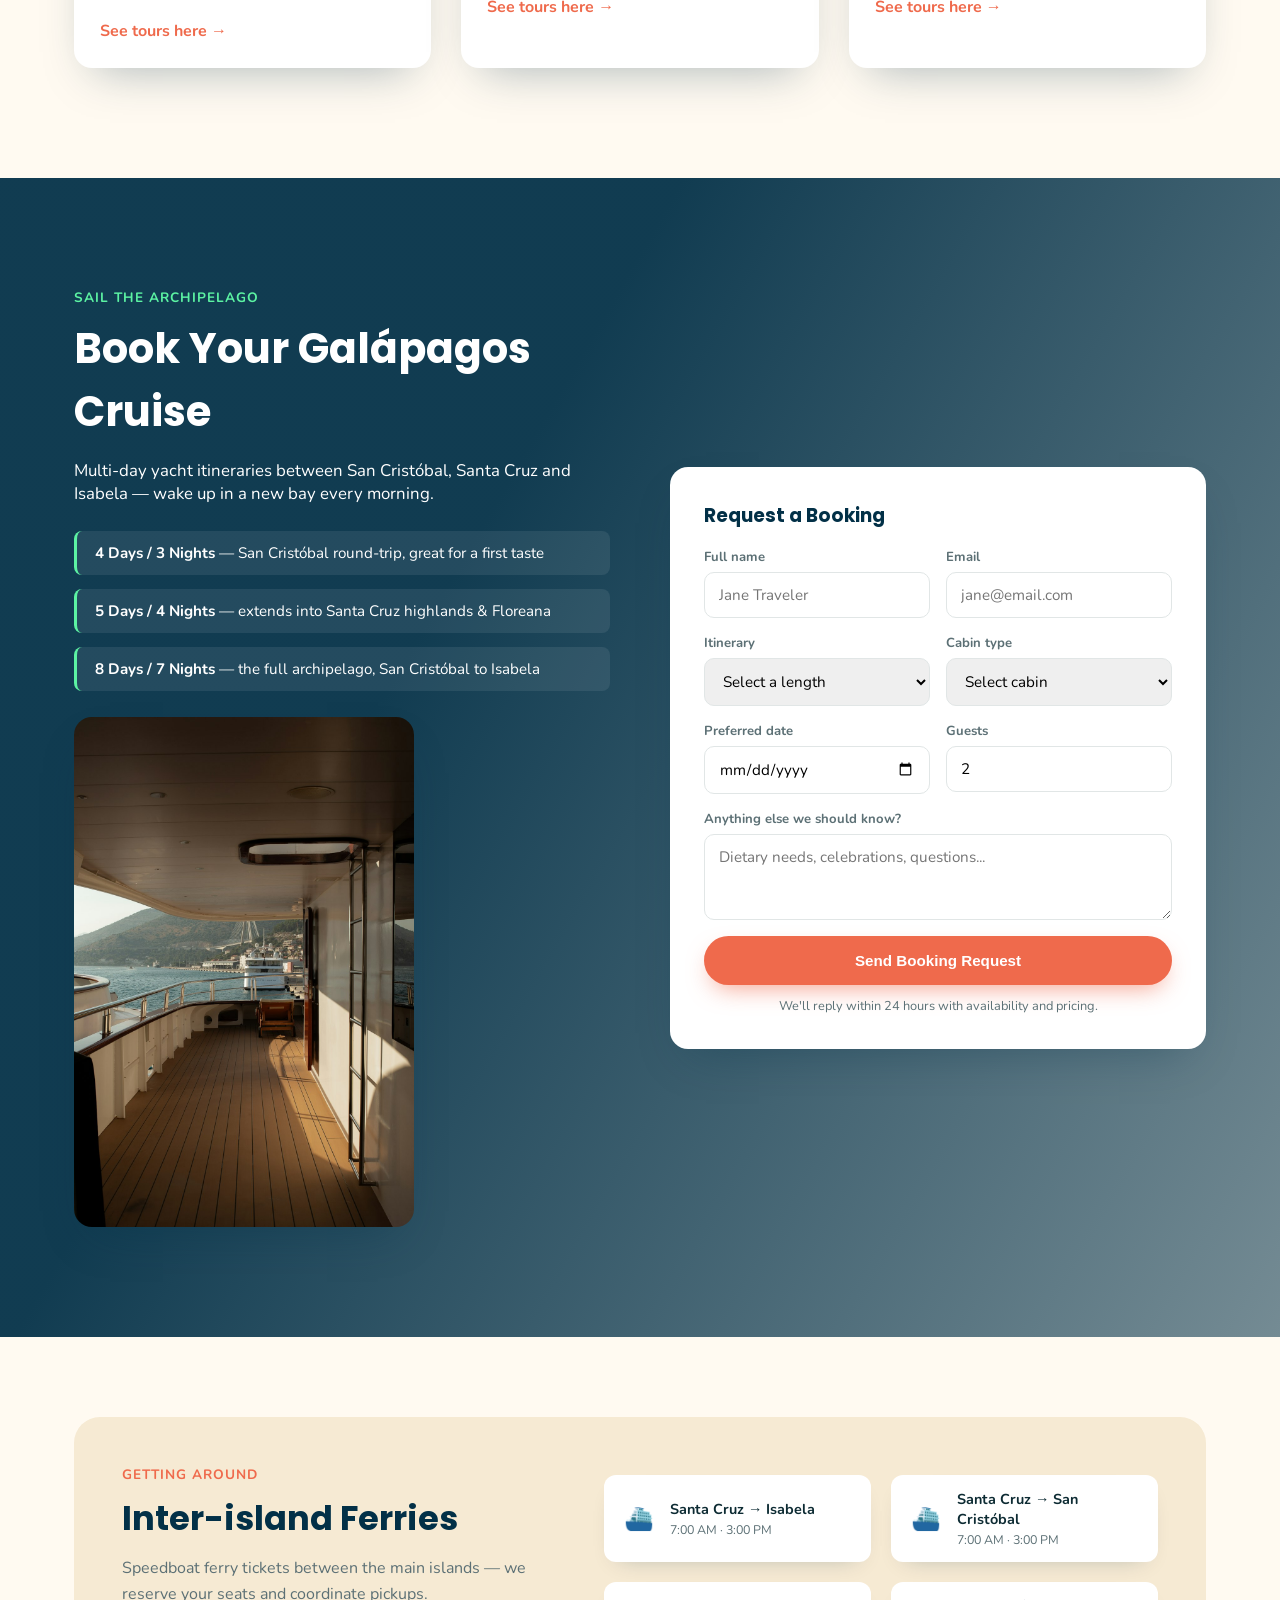
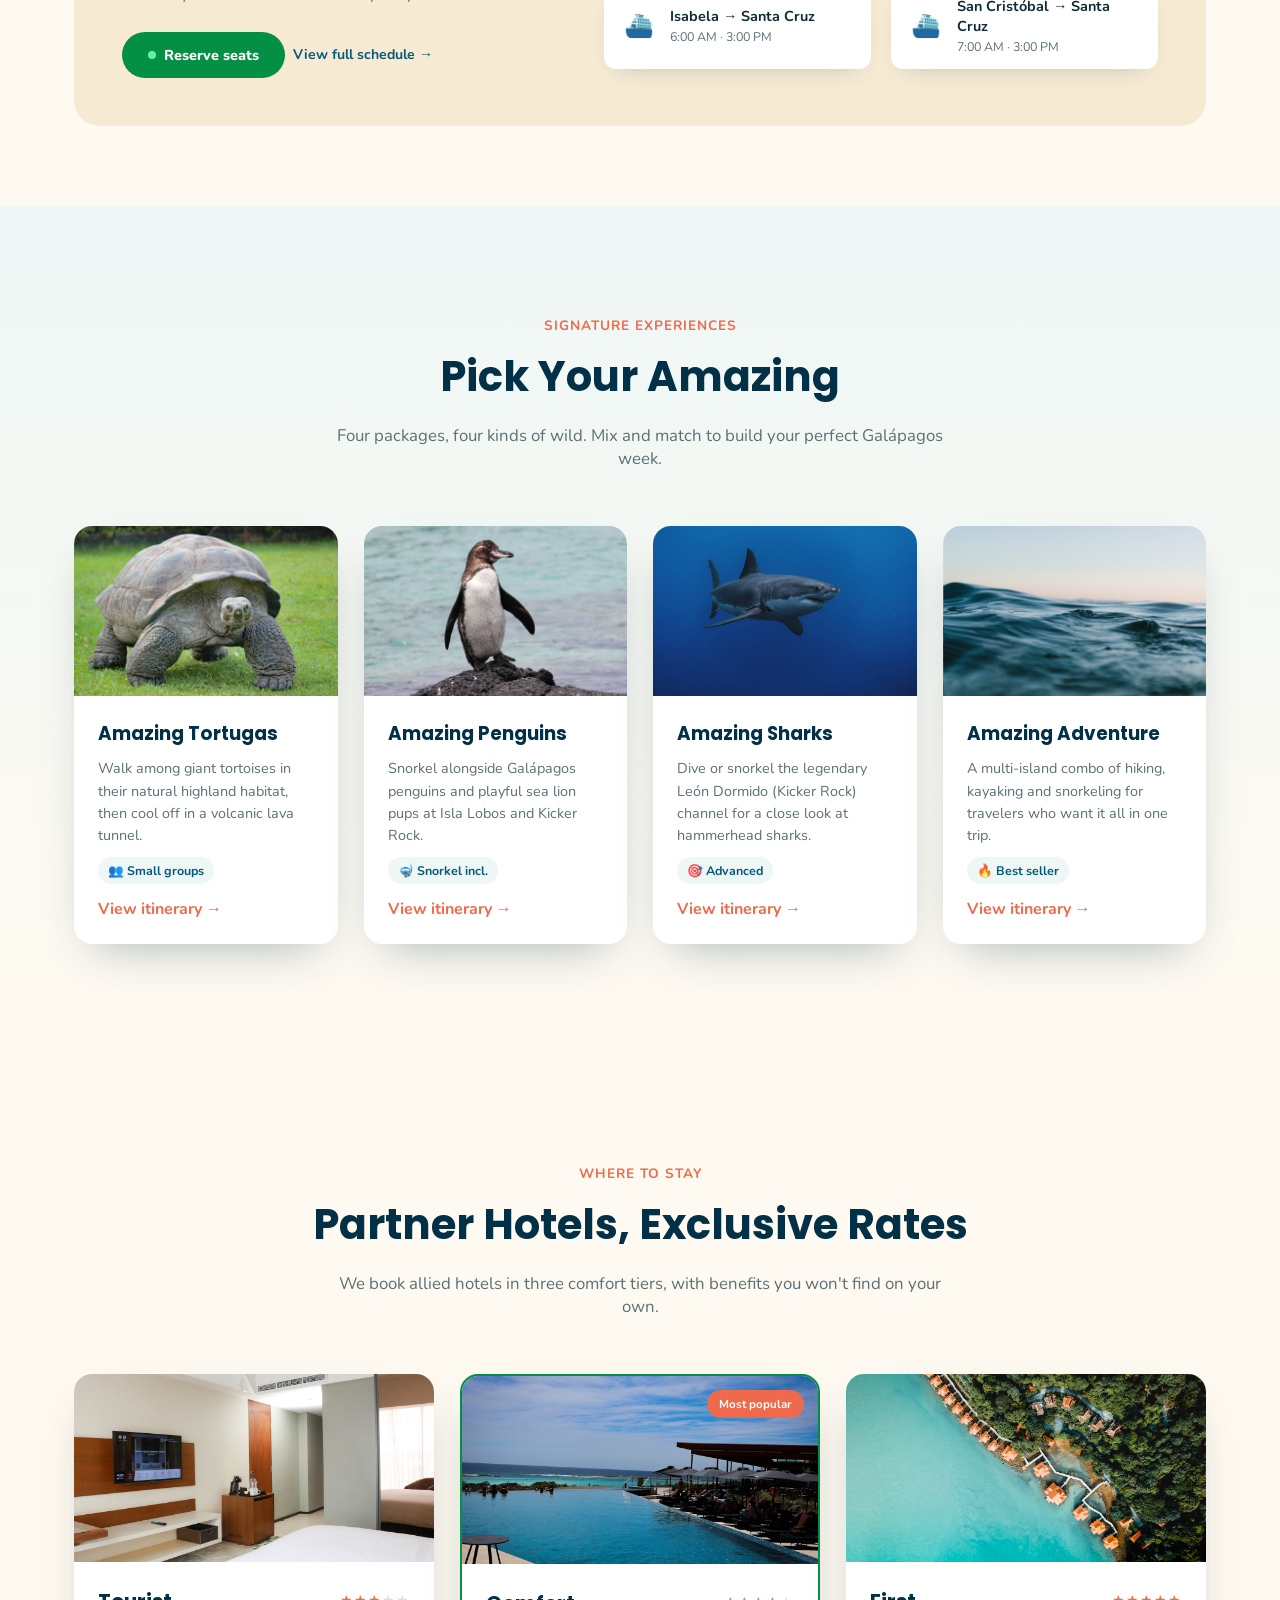
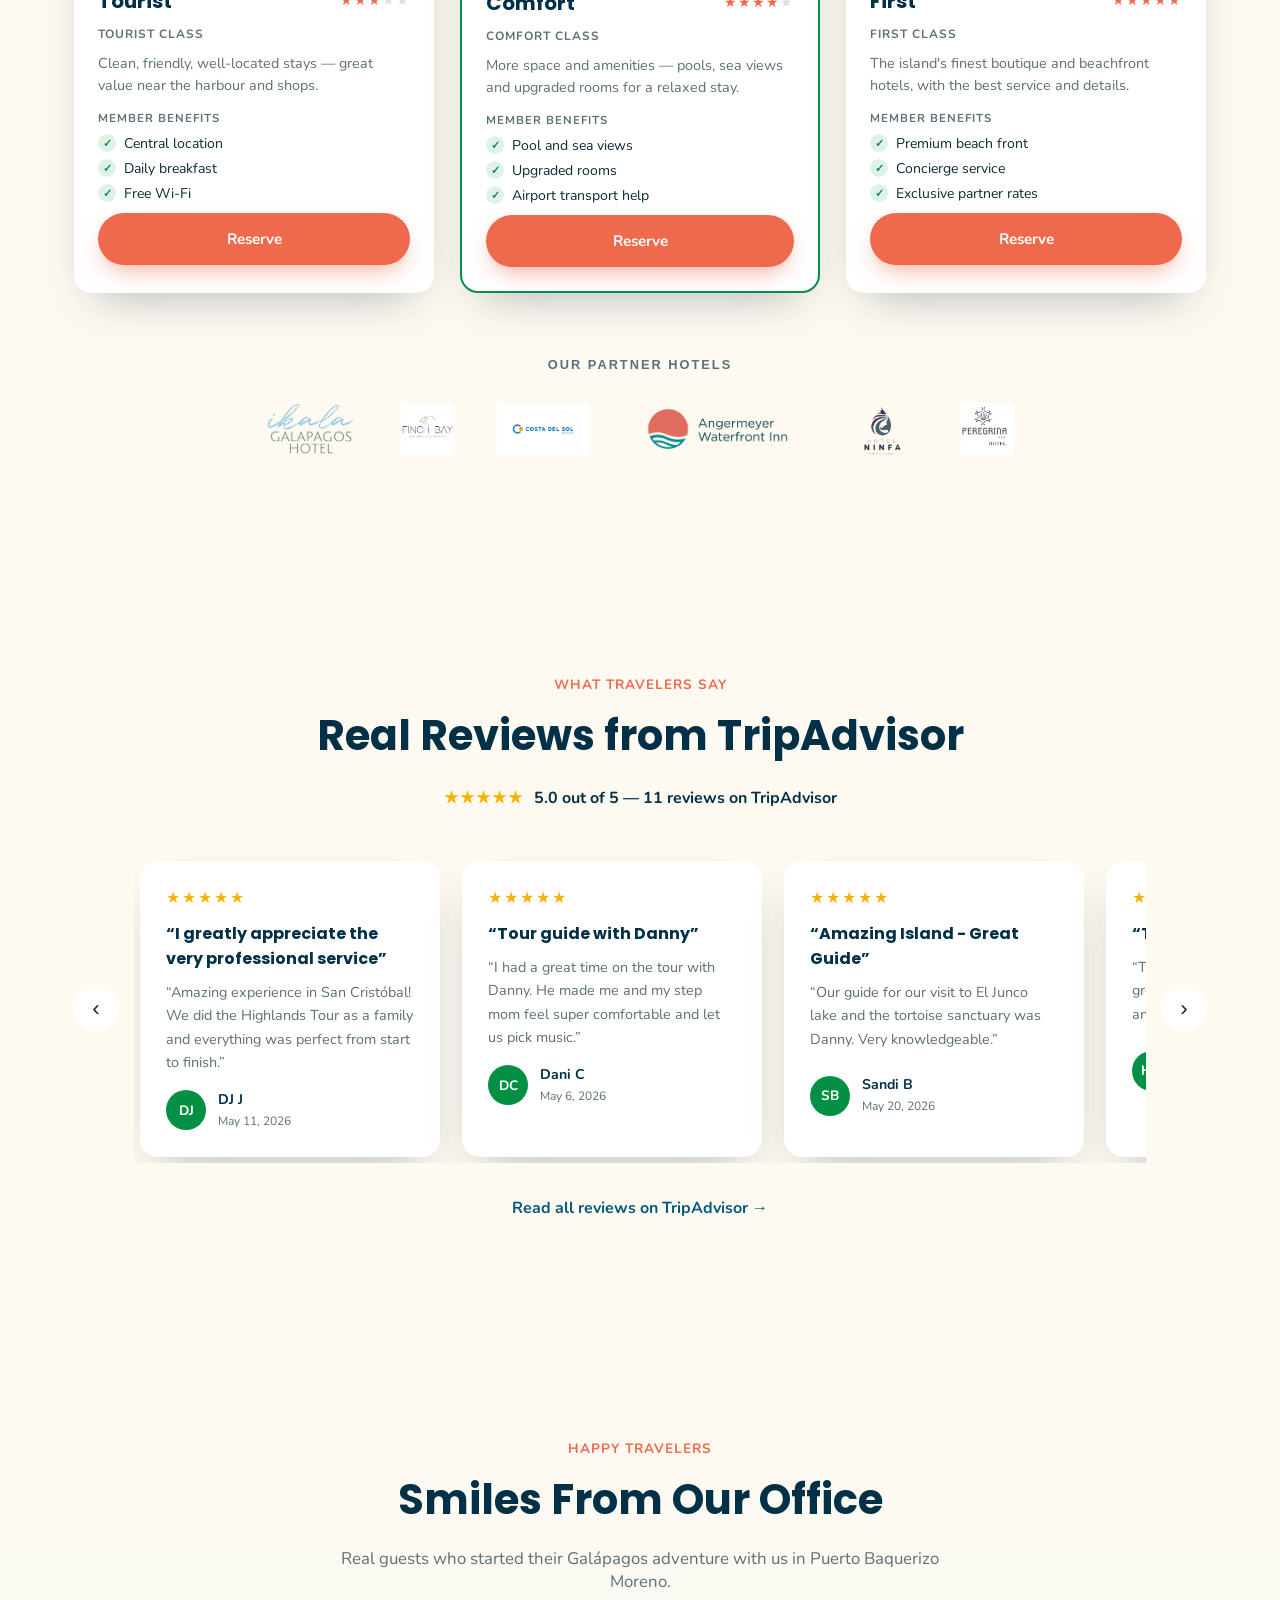
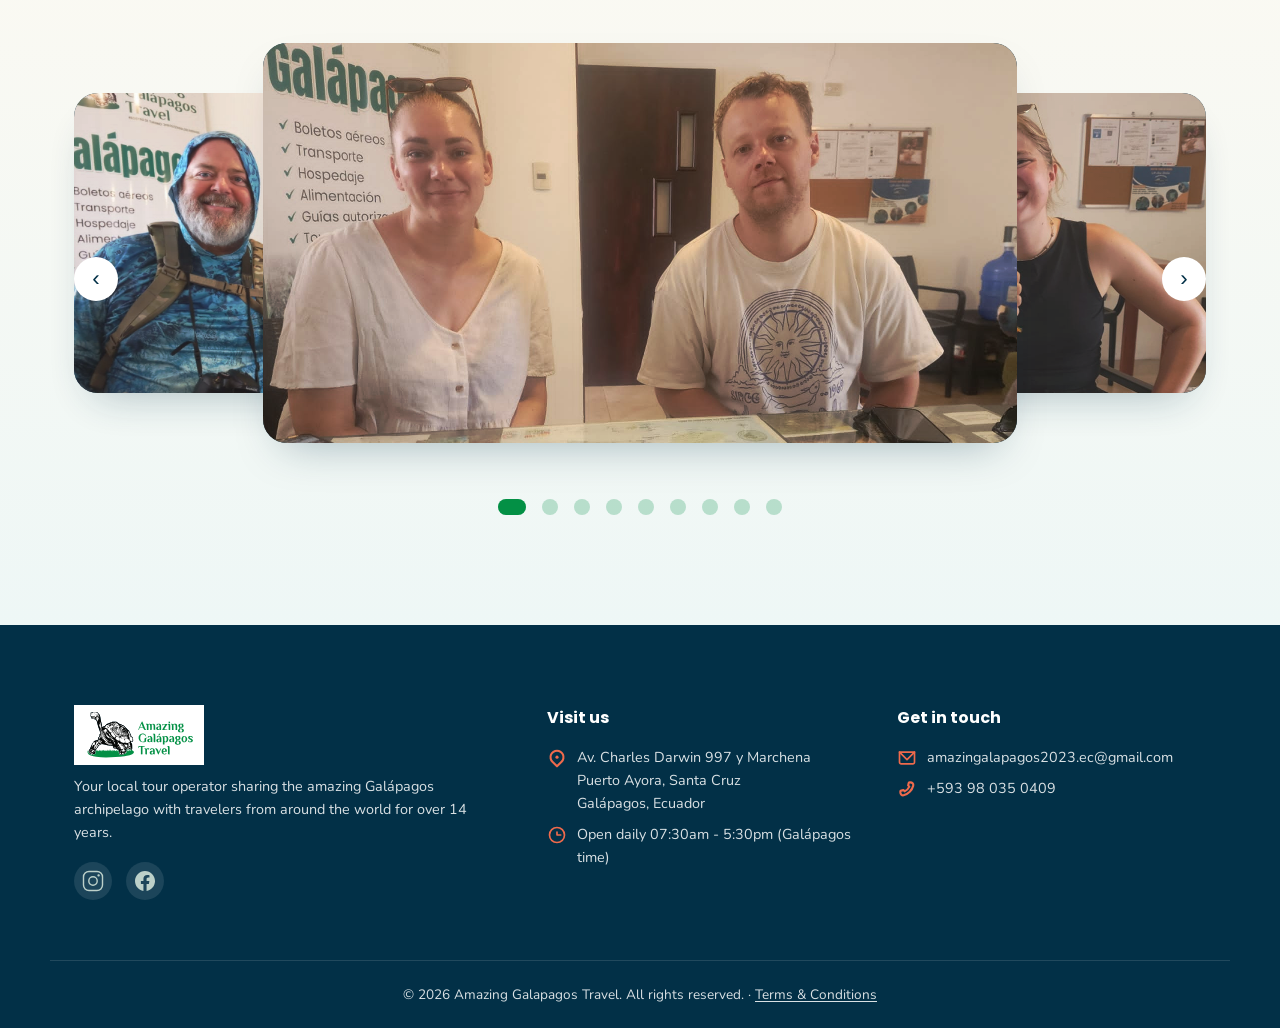
==== commit fc509ee2: "Add partner hotel logos to the Where to Stay section Adds a logo strip (Ikala Galápagos Hotel, Finch" ====
--- a/index.html
+++ b/index.html
@@ -357,6 +357,18 @@
         </div>
       </article>
     </div>
+
+    <div class="partner-hotels reveal">
+      <span class="partner-hotels-label">Our Partner Hotels</span>
+      <div class="partner-hotels-logos">
+        <img src="assets/images/partner-ikala.webp" alt="Ikala Galápagos Hotel">
+        <img src="assets/images/partner-finch-bay.jpg" alt="Finch Bay Galápagos Hotel">
+        <img src="assets/images/partner-costa-del-sol.jpg" alt="Costa del Sol Hoteles">
+        <img src="assets/images/partner-angermeyer.png" alt="Angermeyer Waterfront Inn">
+        <img src="assets/images/partner-ninfa.png" alt="Hotel Ninfa">
+        <img src="assets/images/partner-peregrina.jpg" alt="Peregrina Hotel">
+      </div>
+    </div>
   </div>
 </section>
 
--- a/assets/css/style.css
+++ b/assets/css/style.css
@@ -486,6 +486,25 @@
   font-weight: 700;
 }
 
+.partner-hotels { margin-top: 60px; text-align: center; }
+.partner-hotels-label {
+  font-family: 'Poppins', sans-serif;
+  font-weight: 600;
+  font-size: 0.8rem;
+  letter-spacing: 2px;
+  text-transform: uppercase;
+  color: var(--gray);
+}
+.partner-hotels-logos {
+  margin-top: 28px;
+  display: flex;
+  flex-wrap: wrap;
+  align-items: center;
+  justify-content: center;
+  gap: 44px;
+}
+.partner-hotels-logos img { height: 52px; width: auto; object-fit: contain; }
+
 /* ============ CRUISES ============ */
 .cruises {
   position: relative;
@@ -656,6 +675,7 @@
   gap: 24px;
 }
 .route-grid-2col { grid-template-columns: repeat(2, 1fr); max-width: 780px; margin-left: auto; margin-right: auto; }
+.route-grid-4col { grid-template-columns: repeat(4, 1fr); }
 .route-card {
   background: #fff;
   border-radius: var(--radius);
@@ -690,7 +710,11 @@
   padding: 14px 18px;
   color: var(--gray);
   font-size: 0.9rem;
-}
+  display: flex;
+  align-items: center;
+  gap: 10px;
+}
+.route-note img { width: 16px; height: 16px; flex-shrink: 0; }
 .included-list {
   margin-top: 20px;
   display: flex;
@@ -726,6 +750,7 @@
   font-weight: 700;
 }
 .expect-icon { font-size: 2rem; }
+.expect-icon img { width: 32px; height: 32px; }
 
 /* ============ REVIEWS ============ */
 .reviews { background: var(--sand-light); }
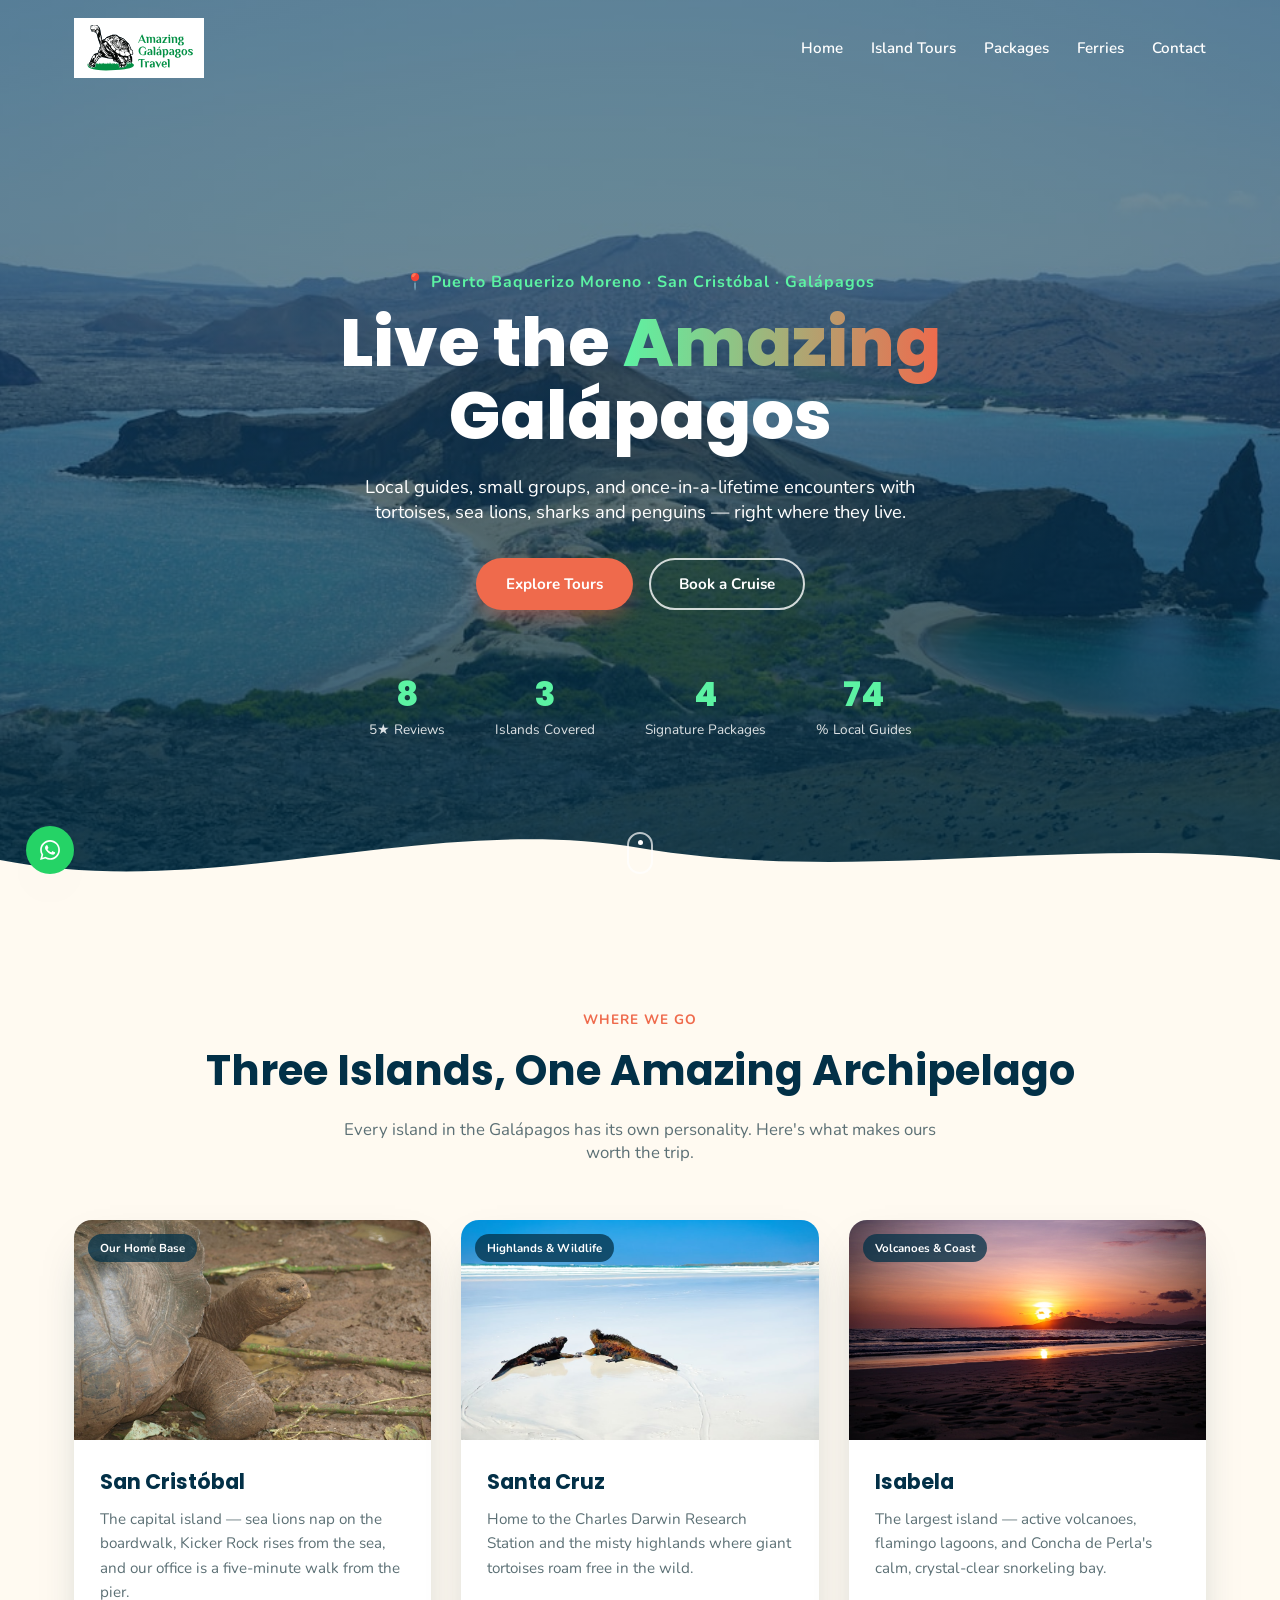
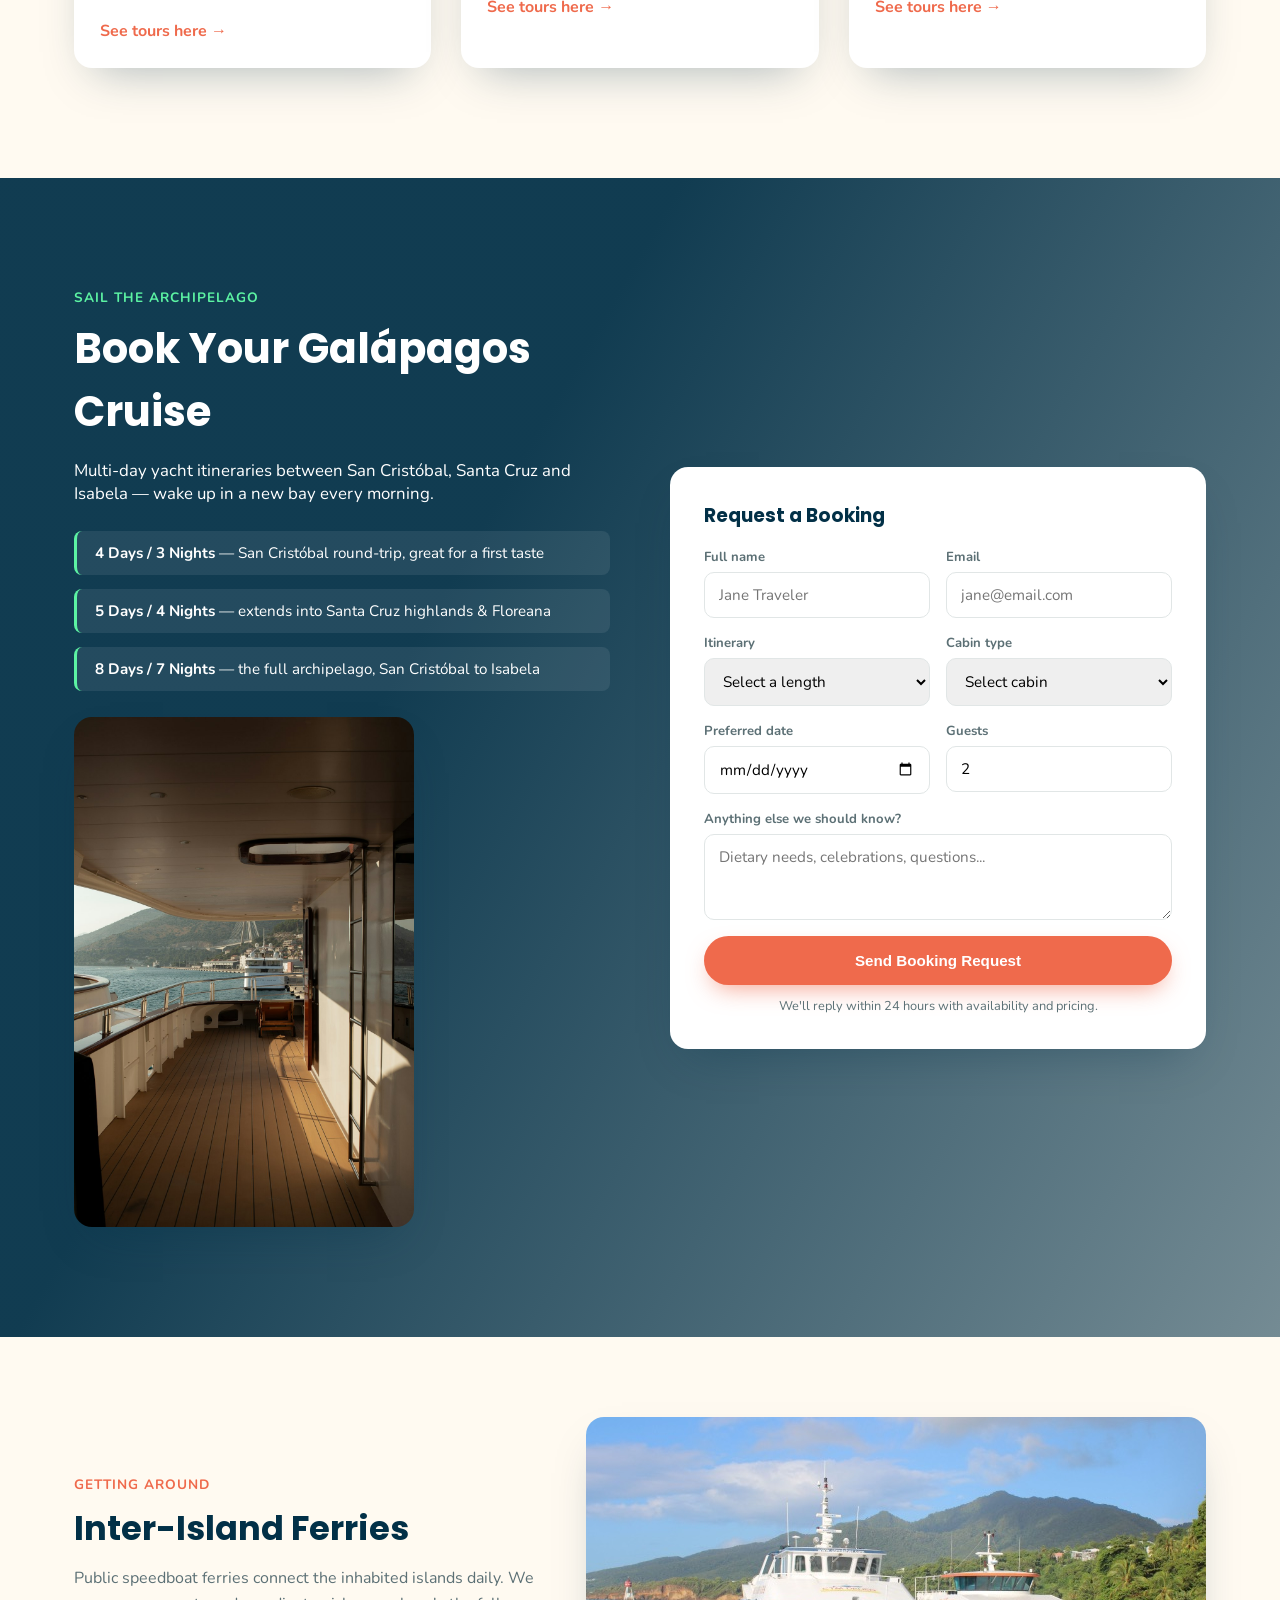
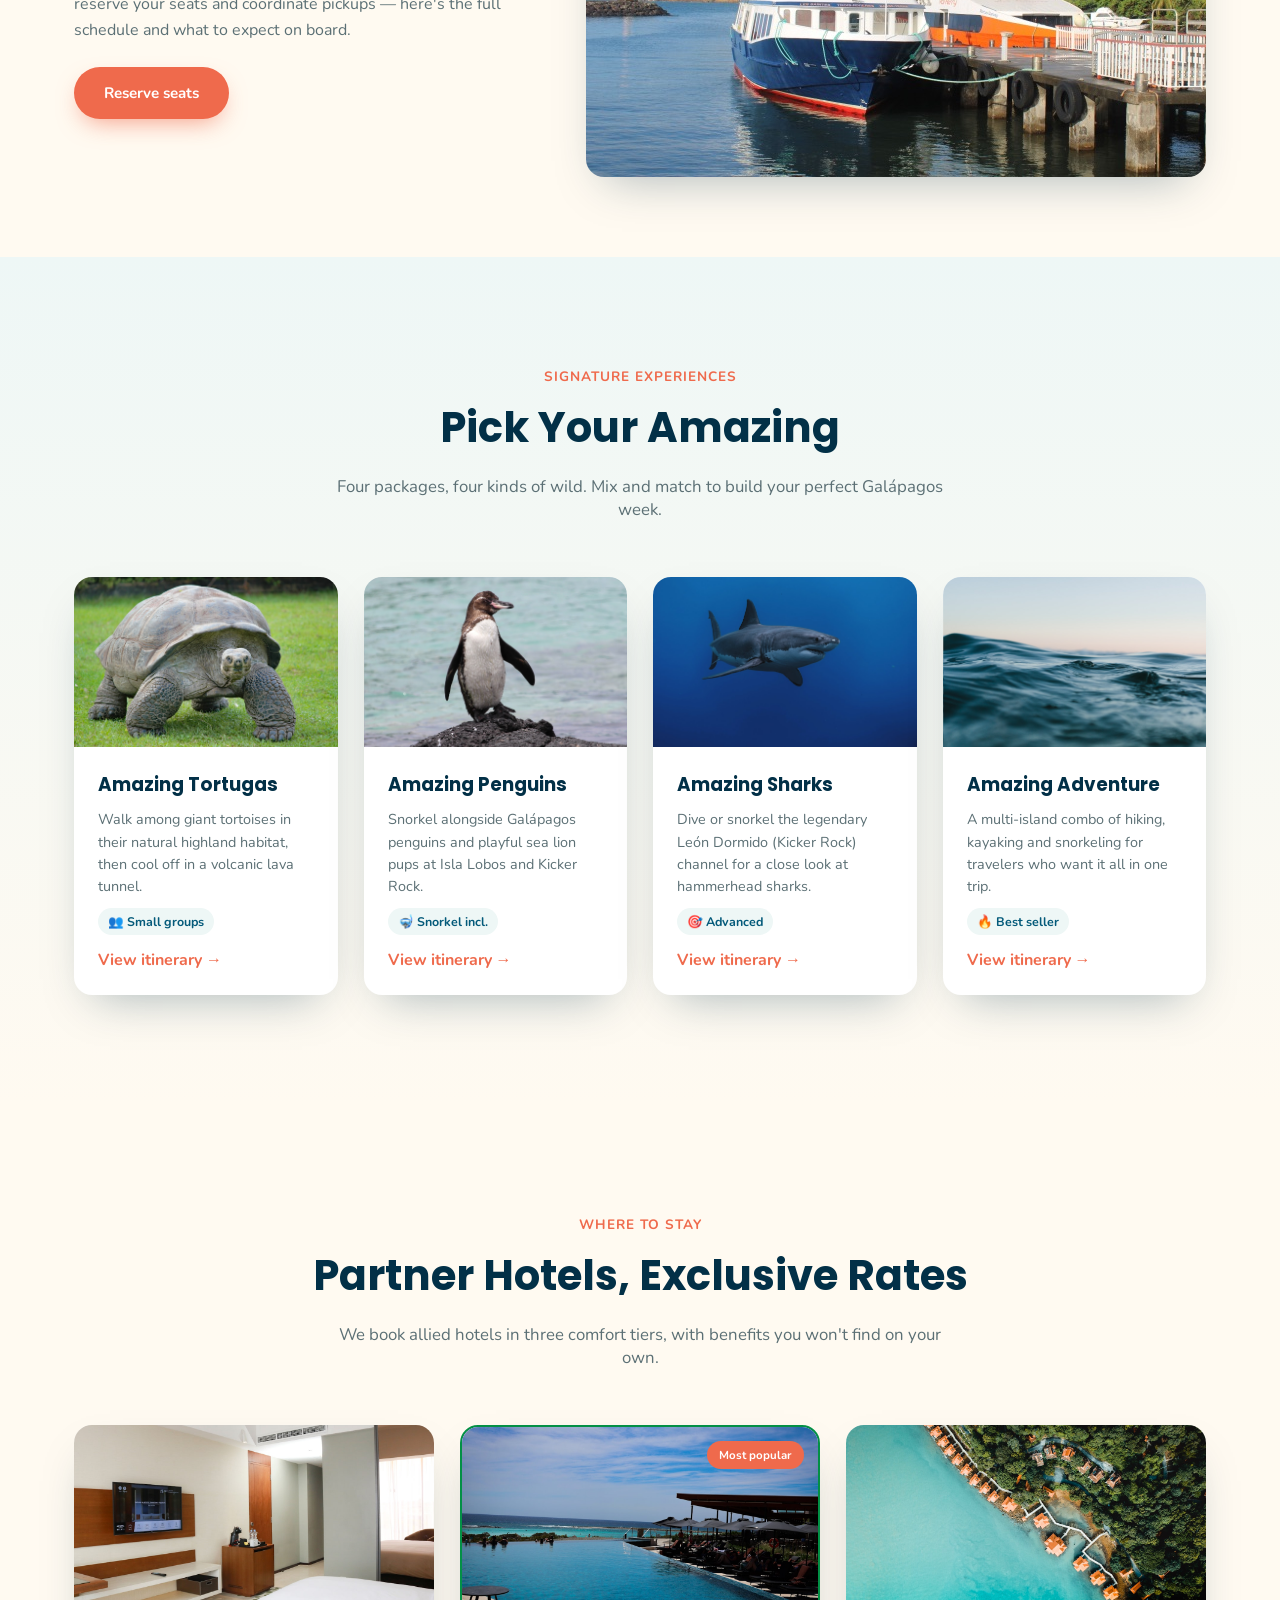
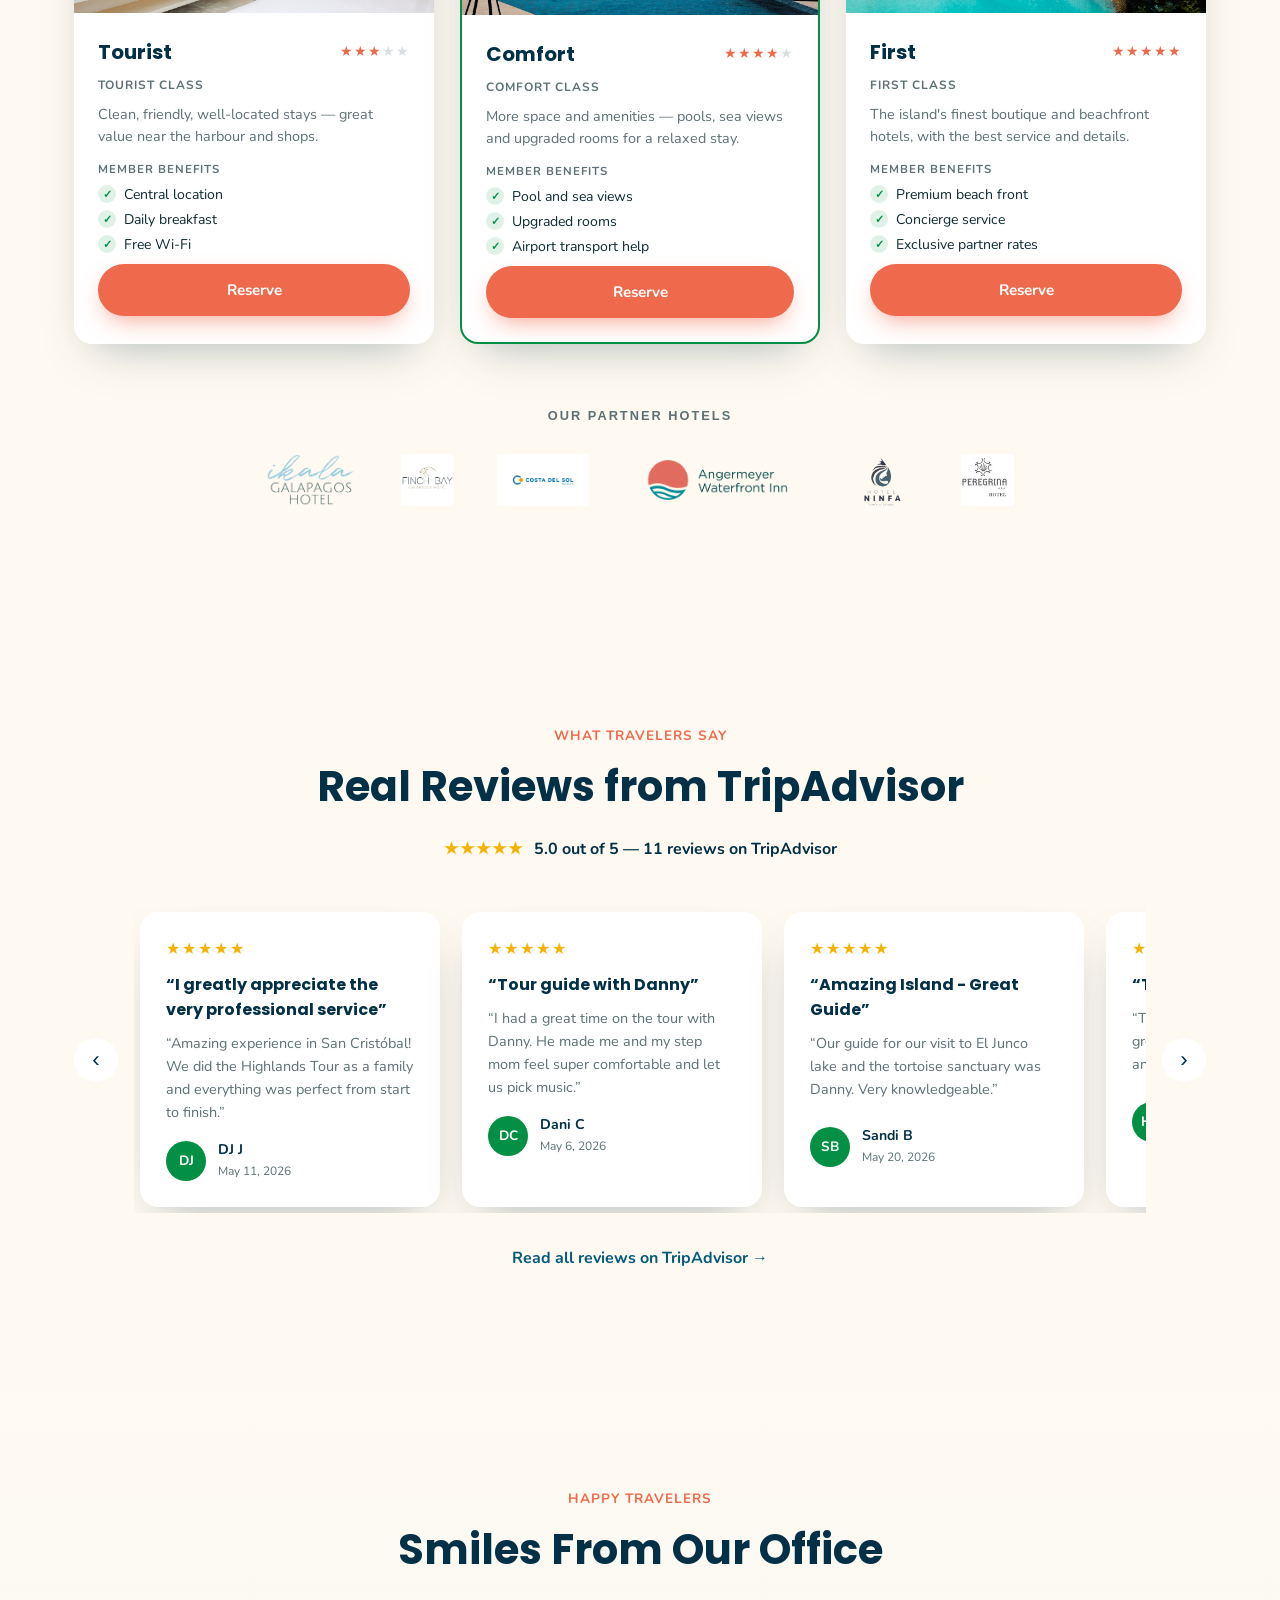
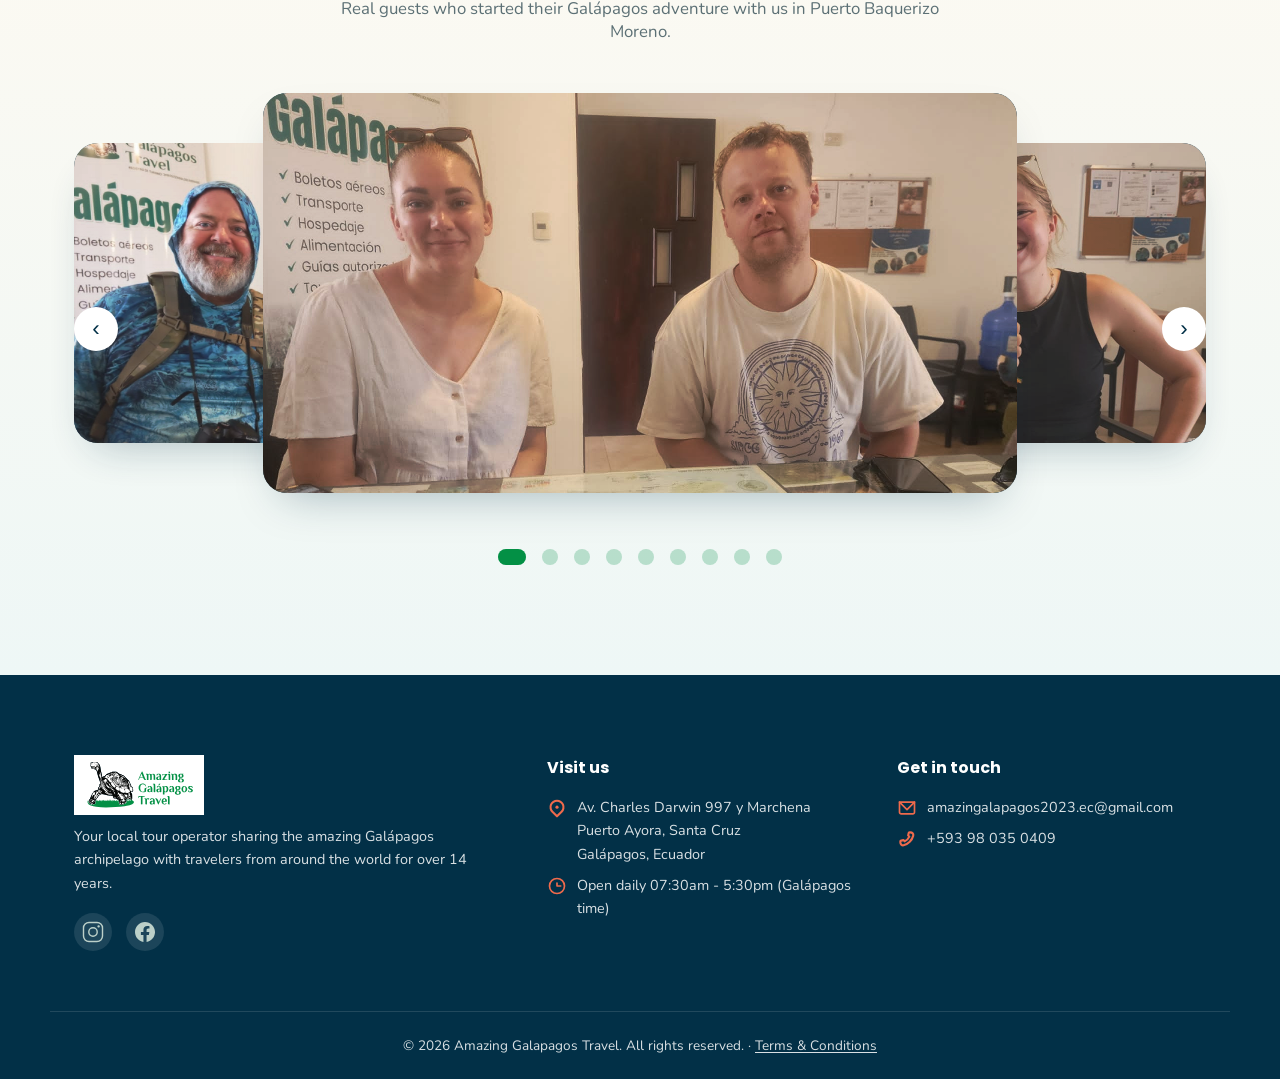
==== commit a49098cc: "Redesign homepage ferries teaser to match Figma Replaces the sand-card mini route-list widget with a" ====
--- a/index.html
+++ b/index.html
@@ -195,41 +195,11 @@
     <div class="ferry-panel reveal">
       <div class="ferry-info">
         <p class="ferry-eyebrow">Getting around</p>
-        <h2 class="ferry-title">Inter-island Ferries</h2>
-        <p class="ferry-desc">Speedboat ferry tickets between the main islands — we reserve your seats and coordinate pickups.</p>
-        <a href="https://wa.me/593980350409" target="_blank" rel="noopener" class="ferry-cta">Reserve seats</a>
-        <a href="ferries.html" class="ferry-schedule-link">View full schedule →</a>
-      </div>
-      <div class="ferry-grid">
-        <div class="ferry-chip">
-          <span class="ferry-chip-icon">⛴️</span>
-          <div>
-            <p class="ferry-route">Santa Cruz → Isabela</p>
-            <p class="ferry-departure">7:00 AM · 3:00 PM</p>
-          </div>
-        </div>
-        <div class="ferry-chip">
-          <span class="ferry-chip-icon">⛴️</span>
-          <div>
-            <p class="ferry-route">Santa Cruz → San Cristóbal</p>
-            <p class="ferry-departure">7:00 AM · 3:00 PM</p>
-          </div>
-        </div>
-        <div class="ferry-chip">
-          <span class="ferry-chip-icon">⛴️</span>
-          <div>
-            <p class="ferry-route">Isabela → Santa Cruz</p>
-            <p class="ferry-departure">6:00 AM · 3:00 PM</p>
-          </div>
-        </div>
-        <div class="ferry-chip">
-          <span class="ferry-chip-icon">⛴️</span>
-          <div>
-            <p class="ferry-route">San Cristóbal → Santa Cruz</p>
-            <p class="ferry-departure">7:00 AM · 3:00 PM</p>
-          </div>
-        </div>
-      </div>
+        <h2 class="ferry-title">Inter-Island Ferries</h2>
+        <p class="ferry-desc">Public speedboat ferries connect the inhabited islands daily. We reserve your seats and coordinate pickups — here's the full schedule and what to expect on board.</p>
+        <a href="https://wa.me/593980350409" target="_blank" rel="noopener" class="btn btn-primary">Reserve seats</a>
+      </div>
+      <div class="ferry-photo" style="background-image:url('assets/images/ferry-dock.jpg')"></div>
     </div>
   </div>
 </section>
--- a/assets/css/style.css
+++ b/assets/css/style.css
@@ -593,9 +593,6 @@
 /* ============ FERRIES ============ */
 .ferries { padding-top: 0; padding-bottom: 0; margin: 80px 0; }
 .ferry-panel {
-  background: var(--sand);
-  border-radius: 26px;
-  padding: 48px;
   display: flex;
   align-items: center;
   justify-content: space-between;
@@ -618,54 +615,15 @@
   margin-bottom: 12px;
 }
 .ferry-desc { color: var(--gray); font-size: 1rem; line-height: 1.6; margin-bottom: 24px; }
-.ferry-cta {
-  display: inline-flex;
-  align-items: center;
-  gap: 8px;
-  background: var(--green);
-  color: #fff;
-  font-weight: 800;
-  font-size: 0.9rem;
-  padding: 13px 26px;
-  border-radius: 999px;
-  transition: transform var(--transition), background var(--transition);
-}
-.ferry-cta::before {
-  content: "";
-  width: 8px; height: 8px;
-  border-radius: 50%;
-  background: var(--green-light);
-}
-.ferry-cta:hover { transform: translateY(-3px); background: #027a3a; }
-.ferry-schedule-link {
-  display: inline-block;
-  margin-top: 14px;
-  margin-left: 4px;
-  font-weight: 700;
-  font-size: 0.88rem;
-  color: var(--ocean);
-  transition: transform var(--transition);
-}
-.ferry-schedule-link:hover { transform: translateX(4px); color: var(--coral); }
-.ferry-grid {
+.ferry-photo {
   flex: 1 1 480px;
-  max-width: 576px;
-  display: grid;
-  grid-template-columns: 1fr 1fr;
-  gap: 20px;
-}
-.ferry-chip {
-  background: #fff;
-  border-radius: 12px;
-  padding: 14px 20px;
-  display: flex;
-  align-items: center;
-  gap: 16px;
-  box-shadow: 0 10px 25px -15px rgba(2,48,71,0.3);
-}
-.ferry-chip-icon { font-size: 1.5rem; flex-shrink: 0; }
-.ferry-route { font-weight: 700; font-size: 0.9rem; color: var(--ink); }
-.ferry-departure { font-size: 0.78rem; color: var(--gray); margin-top: 2px; }
+  max-width: 620px;
+  height: 360px;
+  border-radius: var(--radius);
+  background-size: cover;
+  background-position: center;
+  box-shadow: var(--shadow);
+}
 
 /* ============ FERRIES PAGE (routes / expect / note) ============ */
 .route-grid {
@@ -1433,7 +1391,6 @@
   section { padding: 70px 0; }
   .cruise-copy { text-align: center; }
   .cruise-thumb { margin: 0 auto; }
-  .ferry-panel { padding: 32px 24px; }
-  .ferry-grid { grid-template-columns: 1fr; }
+  .ferry-photo { height: 220px; }
   .expect-grid { grid-template-columns: 1fr; }
 }
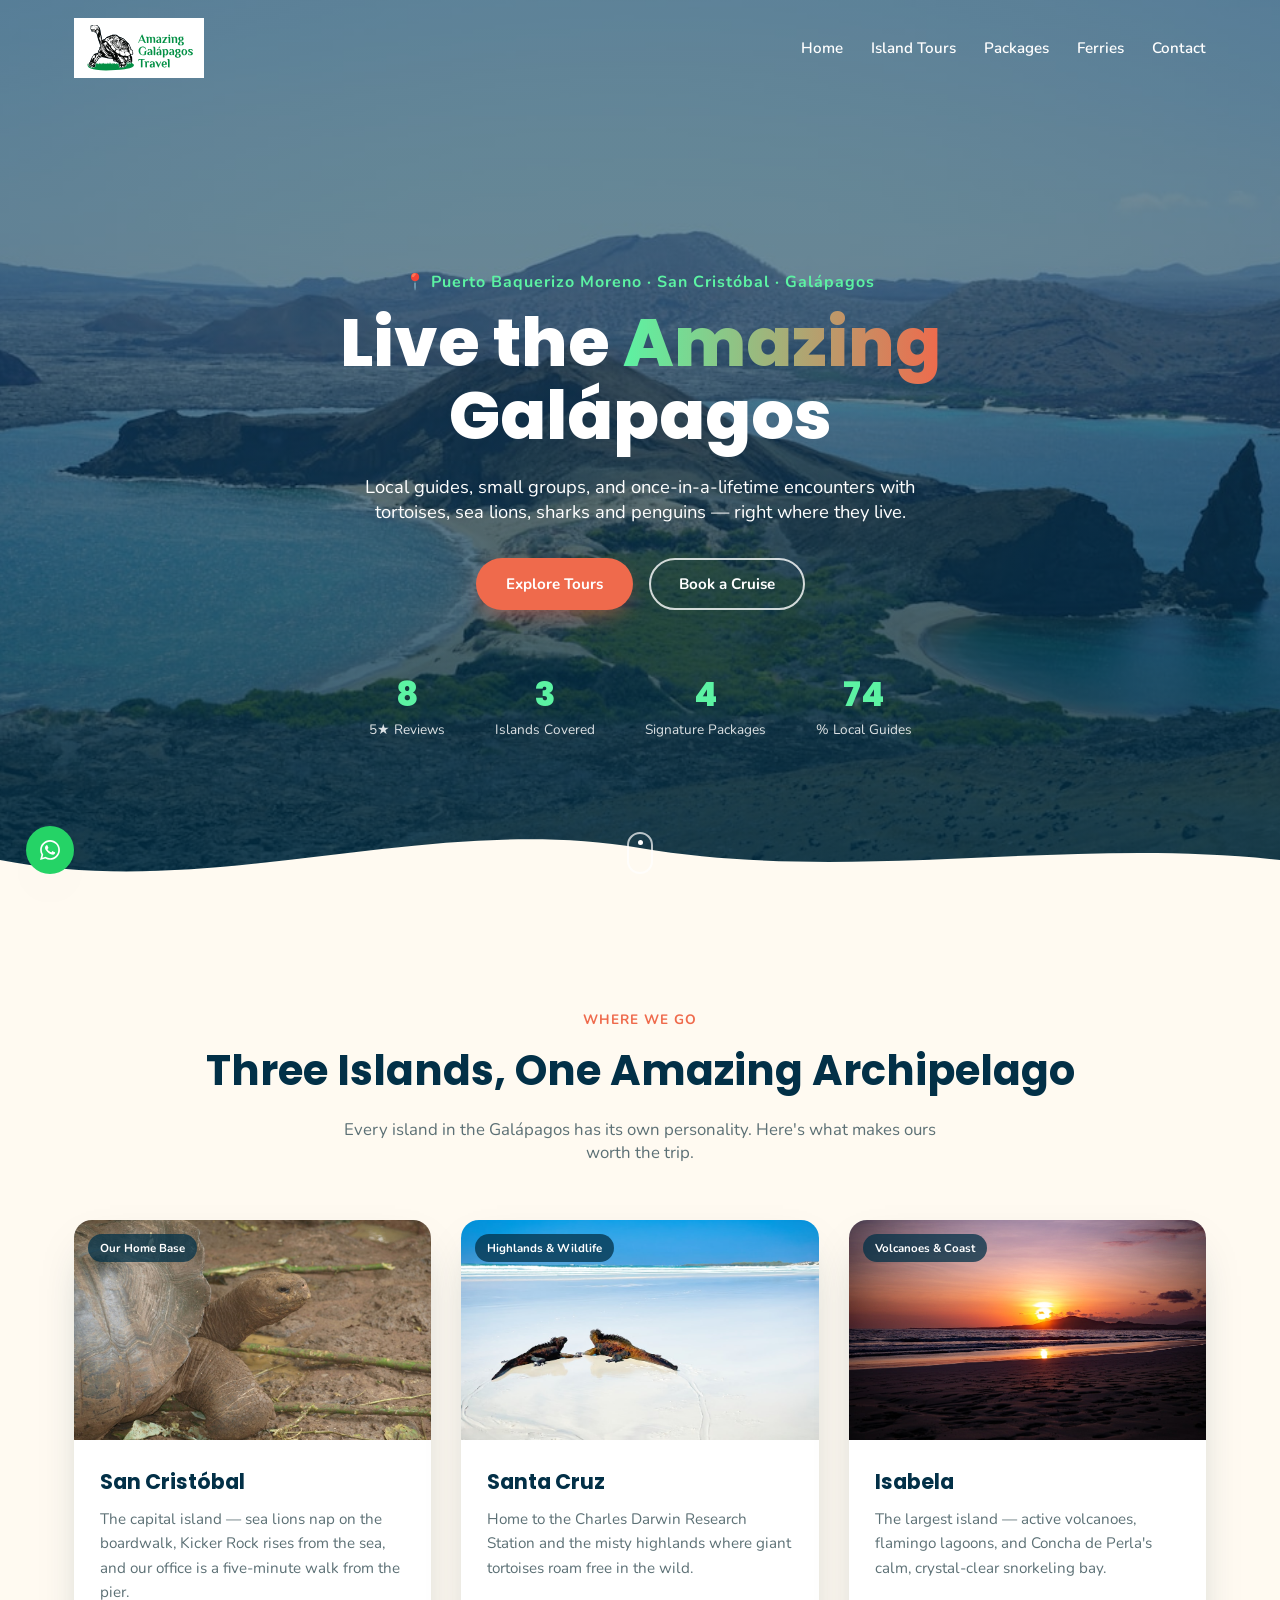
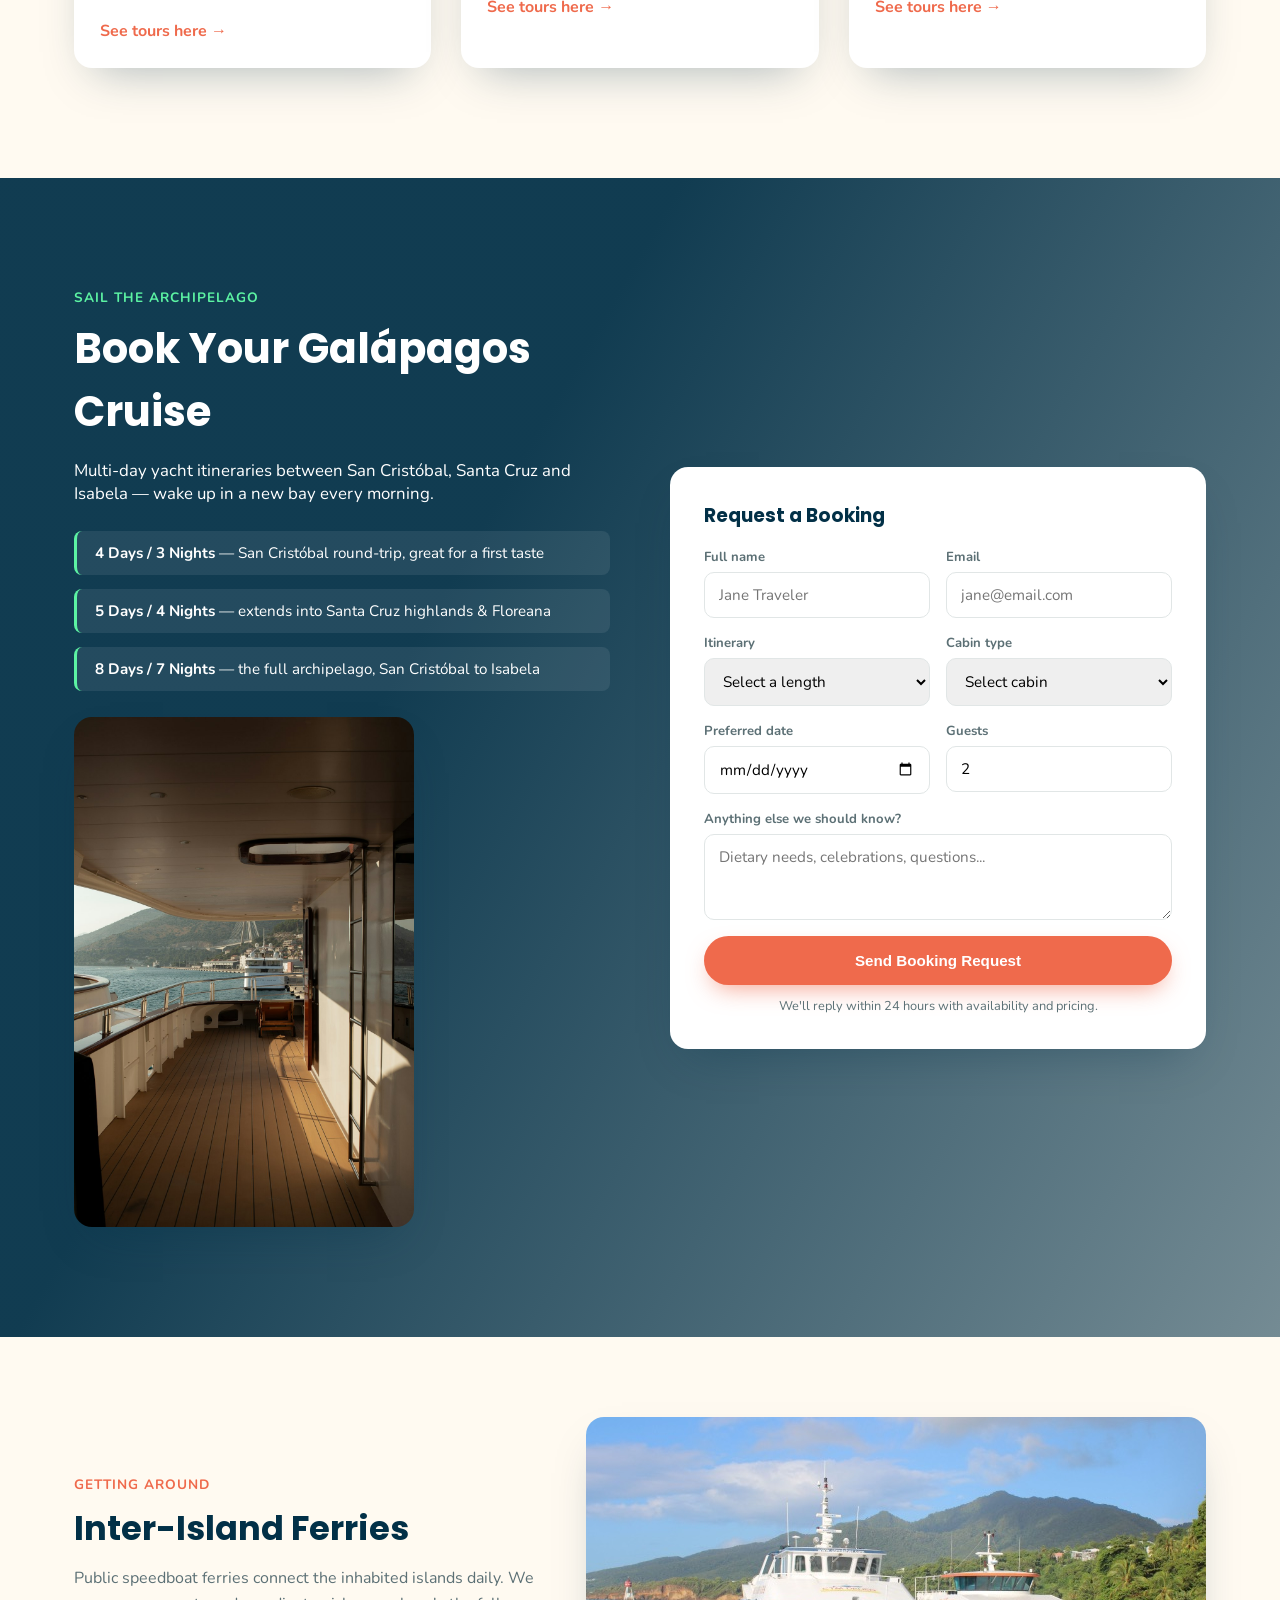
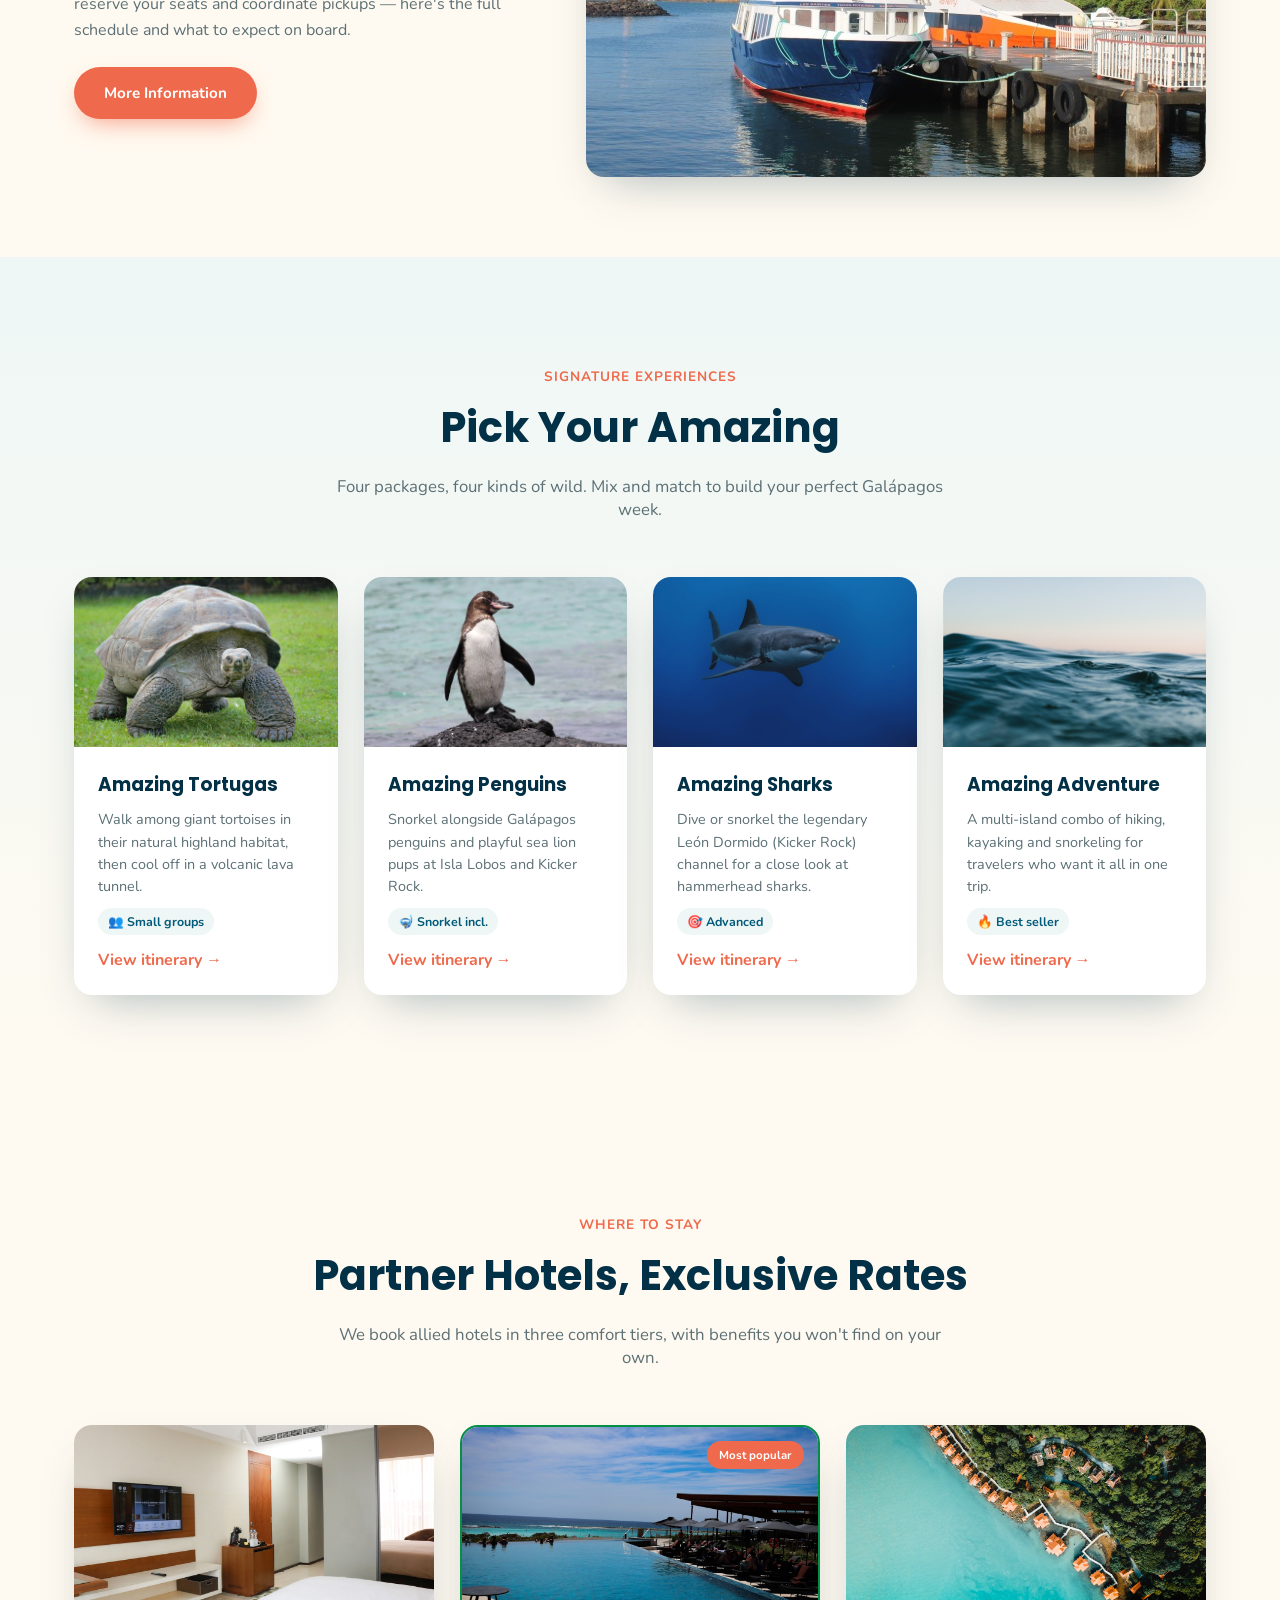
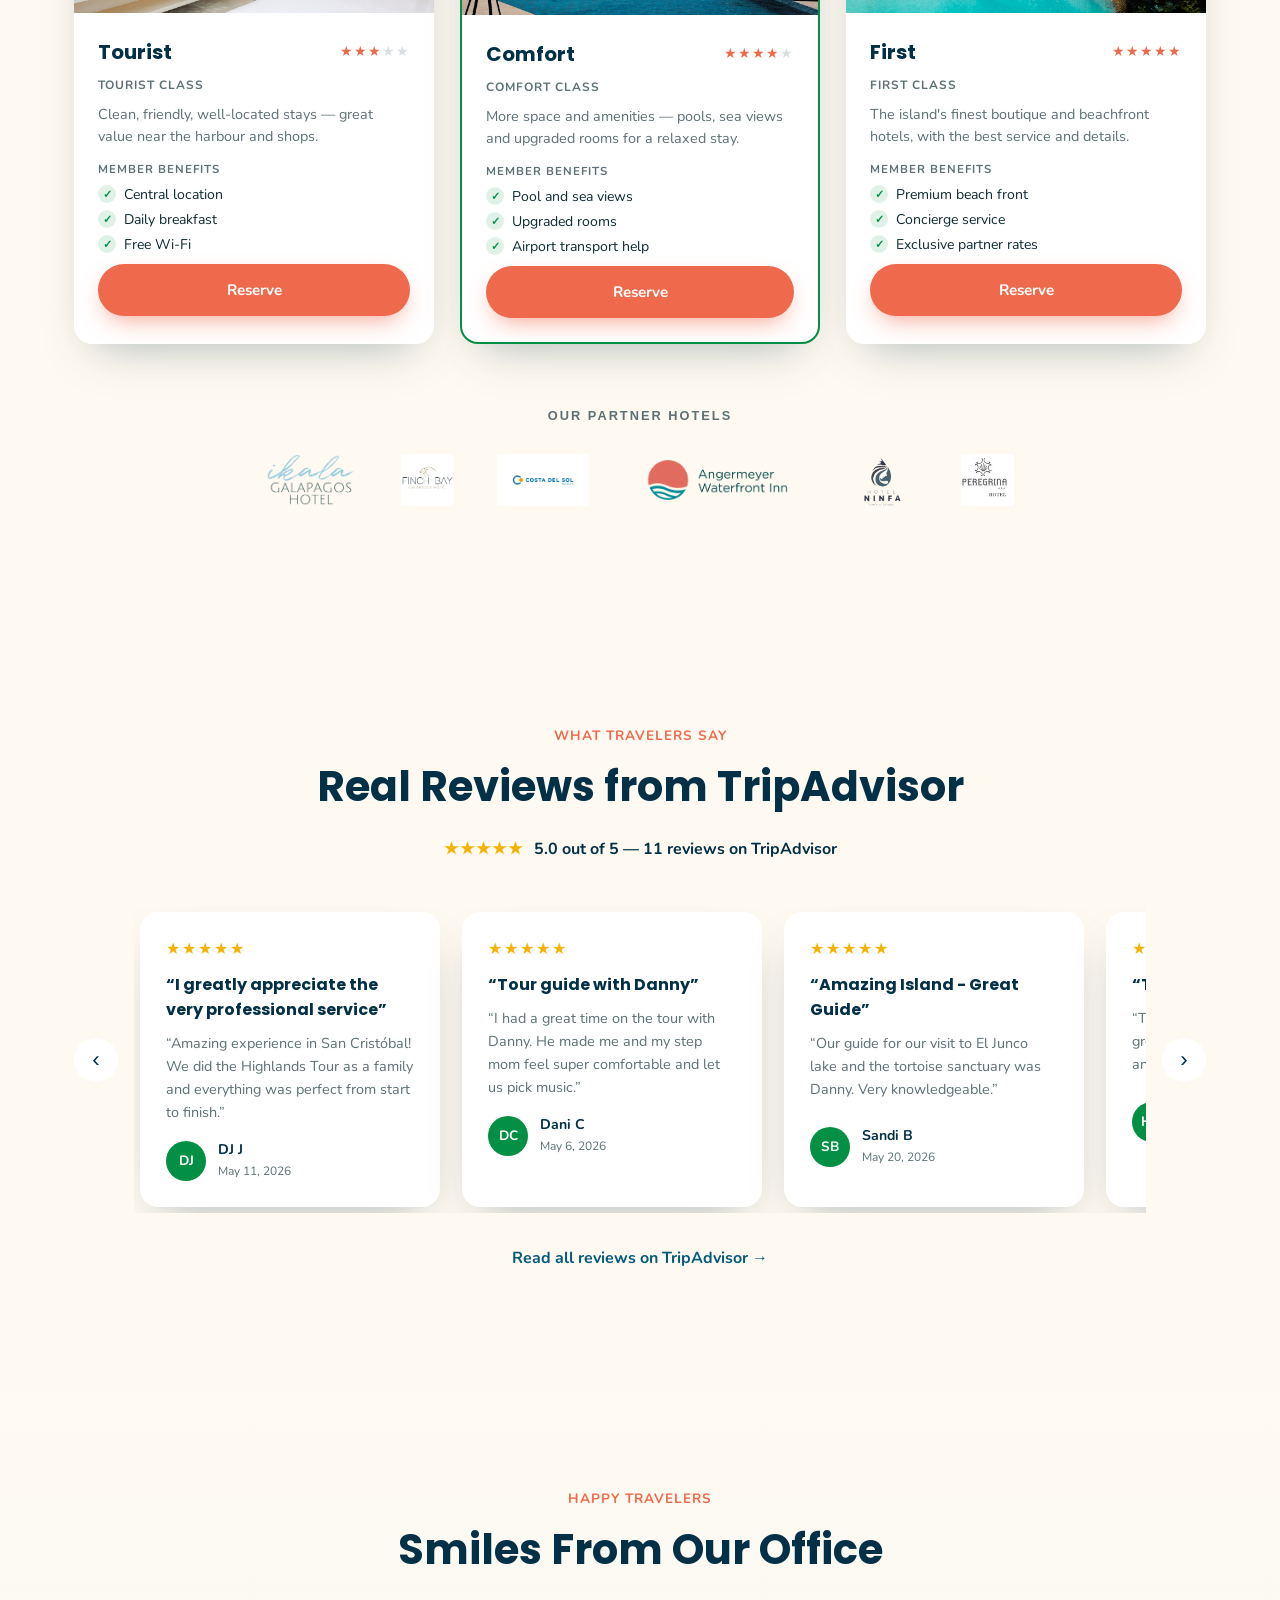
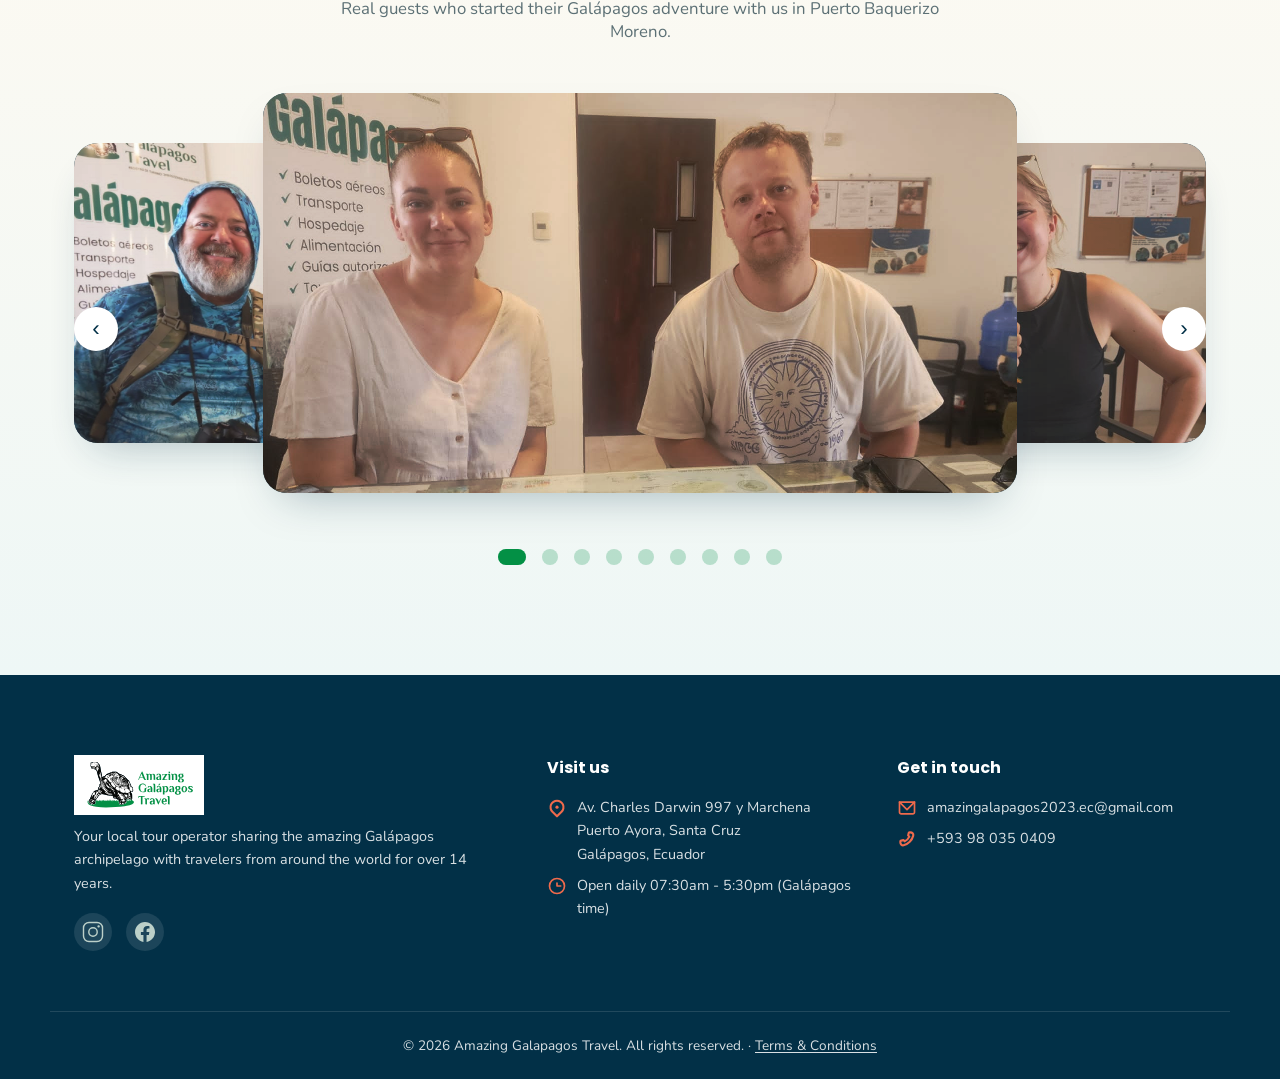
==== commit 923f091b: "Point homepage ferries button to the ferries page Changes "Reserve seats" (WhatsApp link) to "More I" ====
--- a/index.html
+++ b/index.html
@@ -197,7 +197,7 @@
         <p class="ferry-eyebrow">Getting around</p>
         <h2 class="ferry-title">Inter-Island Ferries</h2>
         <p class="ferry-desc">Public speedboat ferries connect the inhabited islands daily. We reserve your seats and coordinate pickups — here's the full schedule and what to expect on board.</p>
-        <a href="https://wa.me/593980350409" target="_blank" rel="noopener" class="btn btn-primary">Reserve seats</a>
+        <a href="ferries.html" class="btn btn-primary">More Information</a>
       </div>
       <div class="ferry-photo" style="background-image:url('assets/images/ferry-dock.jpg')"></div>
     </div>
